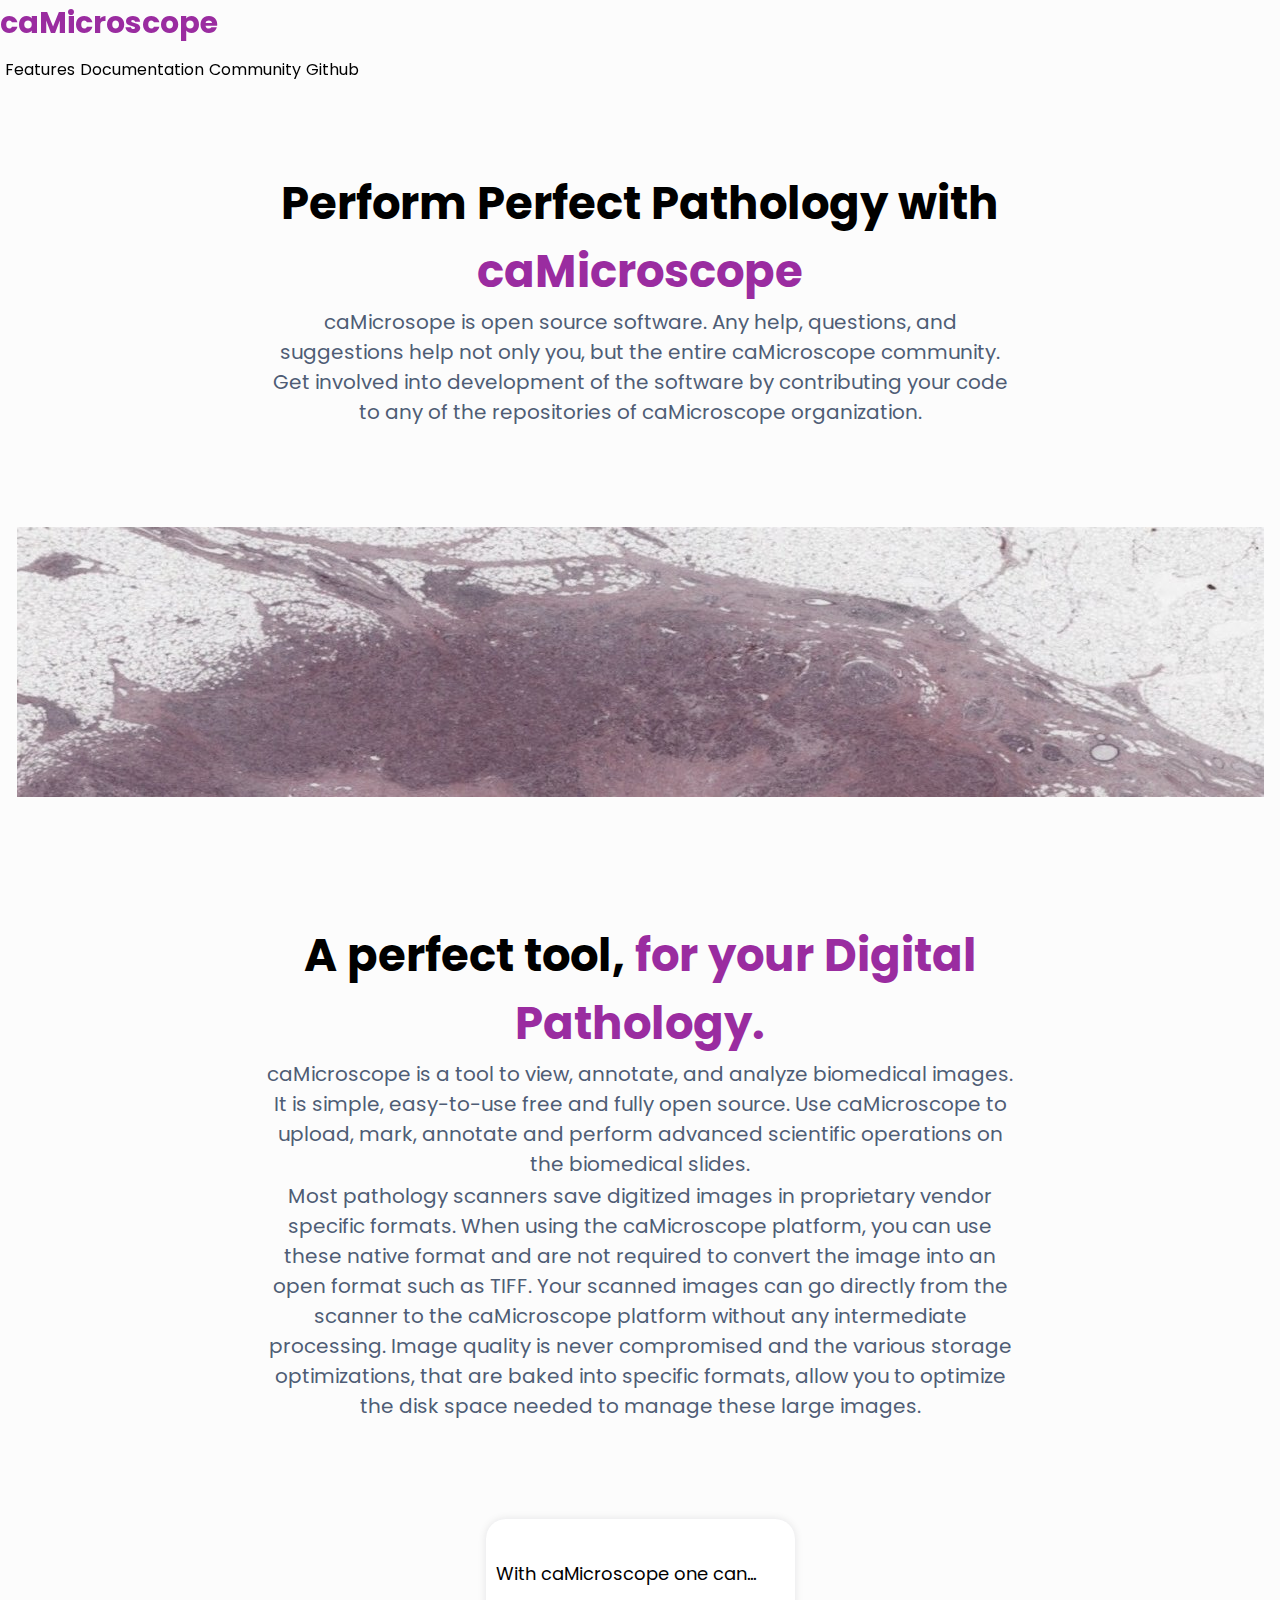
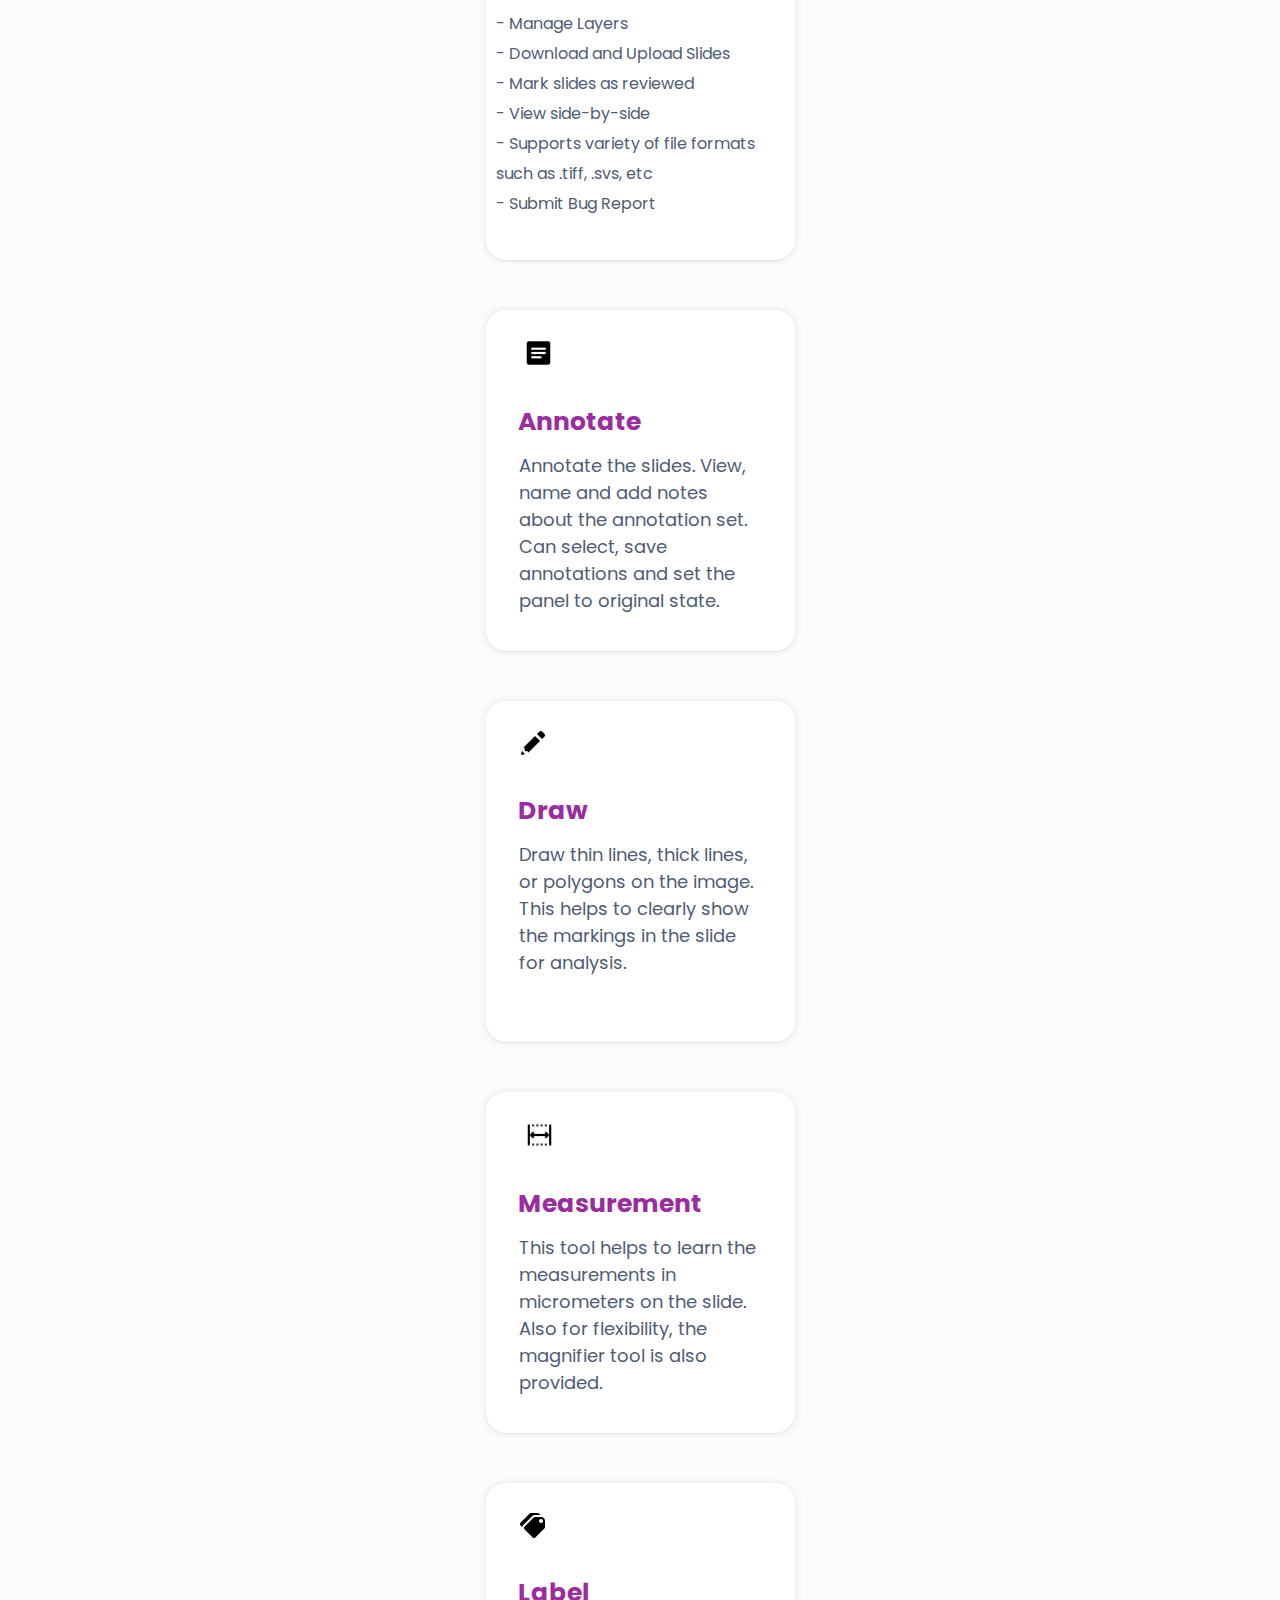
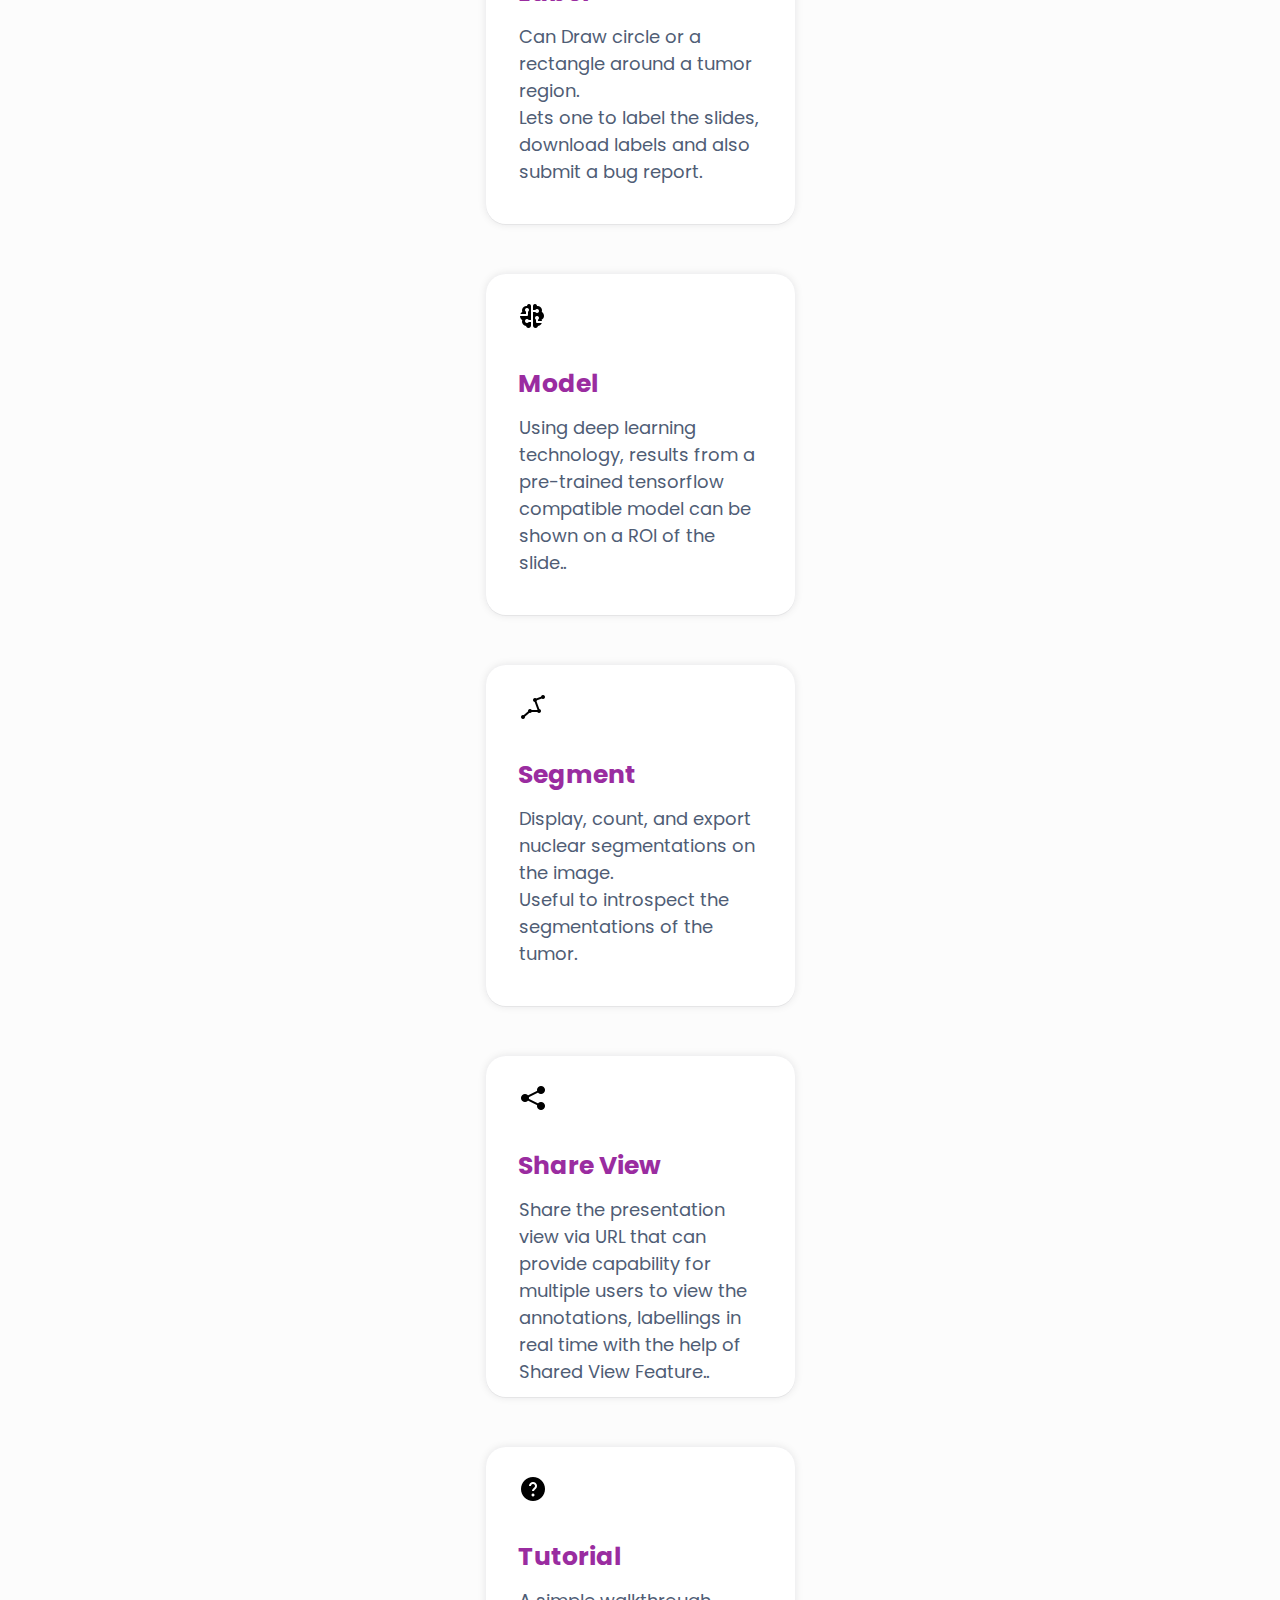
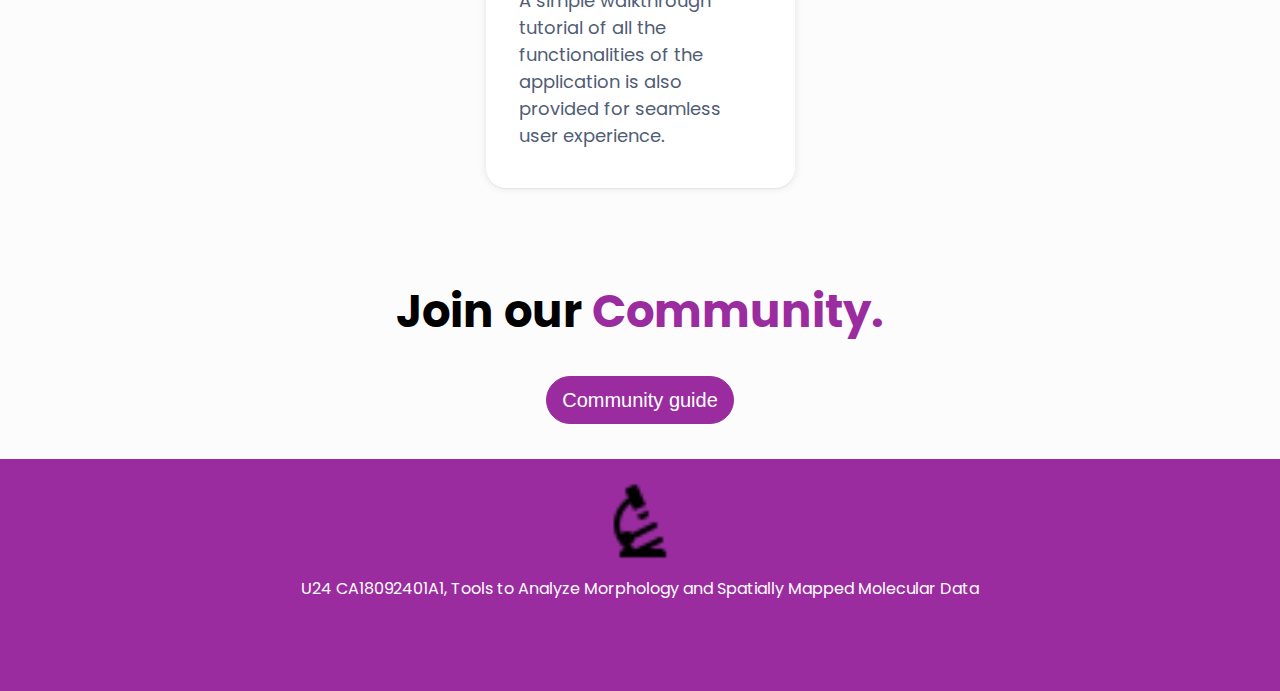
==== index.html @ fbc841dd "Merge d78dcbd71c0facc637952c85b29df324ffb2926b into 1c62a672d92894ae7622562060735c72391e8ffc" ====
<!DOCTYPE html>
<html lang="en">
  <head>
    <meta charset="UTF-8" />
    <meta name="viewport" content="width=device-width, initial-scale=1.0" />
    <meta http-equiv="X-UA-Compatible" content="ie=edge" />
    <link rel="icon" href="img/favicon.ico" type="image/gif" sizes="16x16" />
    <link
      rel="stylesheet"
      href="https://stackpath.bootstrapcdn.com/bootstrap/4.1.3/css/bootstrap.min.css"
      integrity="sha384-MCw98/SFnGE8fJT3GXwEOngsV7Zt27NXFoaoApmYm81iuXoPkFOJwJ8ERdknLPMO"
      crossorigin="anonymous"
    />
    <script
      src="https://code.jquery.com/jquery-3.3.1.slim.min.js"
      integrity="sha384-q8i/X+965DzO0rT7abK41JStQIAqVgRVzpbzo5smXKp4YfRvH+8abtTE1Pi6jizo"
      crossorigin="anonymous"
    ></script>
    <script
      src="https://cdnjs.cloudflare.com/ajax/libs/popper.js/1.14.3/umd/popper.min.js"
      integrity="sha384-ZMP7rVo3mIykV+2+9J3UJ46jBk0WLaUAdn689aCwoqbBJiSnjAK/l8WvCWPIPm49"
      crossorigin="anonymous"
    ></script>
    <script
      src="https://stackpath.bootstrapcdn.com/bootstrap/4.1.3/js/bootstrap.min.js"
      integrity="sha384-ChfqqxuZUCnJSK3+MXmPNIyE6ZbWh2IMqE241rYiqJxyMiZ6OW/JmZQ5stwEULTy"
      crossorigin="anonymous"
    ></script>
    <link rel="preconnect" href="https://fonts.gstatic.com" />
    <link
      href="https://fonts.googleapis.com/css2?family=Poppins:ital,wght@0,400;0,500;0,600;0,700;0,800;0,900;1,300;1,400;1,500;1,600;1,700;1,800;1,900&display=swap"
      rel="stylesheet"
    />
    <title>caMicroscope</title>
    <!--

Timeless Template
(stolen from)
http://www.templatemo.com/tm-517-timeless

-->
    <!-- load CSS -->
    <link
      rel="stylesheet"
      href="https://fonts.googleapis.com/css?family=Open+Sans:300,400"
    />
    <!-- Google web font "Open Sans" -->
    <link rel="stylesheet" href="css/bootstrap.min.css" />
    <link rel="stylesheet" href="css/style.css" />
    <!-- https://getbootstrap.com/ -->
    <!-- <link rel="stylesheet" href="css/templatemo-style.css" /> -->
    <!-- Templatemo style -->
  </head>

  <body style="background-color: #fcfcfc">
    <div class="main-conatiner">
    <nav class="navbar">
      <div class="container">
        <a href="index.html" class="nav-logo logo__color">caMicroscope</a>
        <ul class="nav-menu">
          <li class="nav-item">
            <a href="#features" class="nav-link">Features</a>
          </li>
          <li class="nav-item">
            <a href="http://camicroscope.github.io/docs" class="nav-link">Documentation</a>
          </li>
          <li class="nav-item">
            <a href="./community.html" class="nav-link">Community</a>
          </li>
          <li class="nav-item">
            <a
              href="https://github.com/caMicroscope/caMicroscope"
              class="nav-link"
              >Github</a
            >
          </li>
        </ul>
        <div class="hamburger">
          <span class="bar"></span>
          <span class="bar"></span>
          <span class="bar"></span>
        </div>
      </div>
    </nav>

    <div class="section__header__main">
      <p>
        Perform Perfect Pathology with
        <span class="logo__color">caMicroscope</span>
      </p>
      <p class="section__content__main">
        caMicrosope is open source software. Any help, questions, and
        suggestions help not only you, but the entire caMicroscope community.
        Get involved into development of the software by contributing your code
        to any of the repositories of caMicroscope organization.
      </p>
    </div>
    <img
      src="img/banner1.jpg"
      class="img-fluid banner__image__center"
      alt="Responsive image"
    />
    <div class="section__header__main">
      <p>
        A perfect tool,
        <span class="logo__color">for your Digital Pathology.</span>
      </p>
      <p class="section__content__main">
        caMicroscope is a tool to view, annotate, and analyze biomedical images.
        It is simple, easy-to-use free and fully open source. Use caMicroscope
        to upload, mark, annotate and perform advanced scientific operations on
        the biomedical slides.
      </p>
      <p class="section__content__main">
        Most pathology scanners save digitized images in proprietary vendor
        specific formats. When using the caMicroscope platform, you can use
        these native format and are not required to convert the image into an
        open format such as TIFF. Your scanned images can go directly from the
        scanner to the caMicroscope platform without any intermediate
        processing. Image quality is never compromised and the various storage
        optimizations, that are baked into specific formats, allow you to
        optimize the disk space needed to manage these large images.
      </p>
    </div>
    <div name="features" id="features">
    <div style="margin-top: 98px" name="features" id="features">
      <div class="container">
        <div class="row">
          <div class="col-lg-4 col-sm-12 col-md-6">
            <div class="section__card__outline">
              <div class="section__card__outline__none__header">
                With caMicroscope one can...
              </div>
              <div class="section__card__outline__none__content">
                <div>- Manage Layers</div>
                <div>- Download and Upload Slides</div>
                <div>- Mark slides as reviewed</div>
                <div>- View side-by-side</div>
                <div>
                  - Supports variety of file formats such as .tiff, .svs, etc
                </div>
                <div>- Submit Bug Report</div>
              </div>
            </div>
          </div>
          <div class="col-lg-4 col-sm-12 col-md-6">
            <div class="section__card__outline">
              <img src="img/document.svg" class="section__card__icon" />
              <div class="section__card__header">Annotate</div>
              <div class="section__card__content">
                <p>
                  Annotate the slides. View, name and add notes about the
                  annotation set.
                </p>
                <p>
                  Can select, save annotations and set the panel to original
                  state.
                </p>
              </div>
            </div>
          </div>
          <div class="col-lg-4 col-sm-12 col-md-6">
            <div class="section__card__outline">
              <img src="img/Edit.svg" class="section__card__icon" />
              <div class="section__card__header">Draw</div>
              <div class="section__card__content">
                <p>Draw thin lines, thick lines, or polygons on the image.</p>
                <p>
                  This helps to clearly show the markings in the slide for
                  analysis.
                </p>
              </div>
            </div>
          </div>
          <div class="col-lg-4 col-sm-12 col-md-6">
            <div class="section__card__outline">
              <img src="img/Width.svg" class="section__card__icon" />
              <div class="section__card__header">Measurement</div>
              <div class="section__card__content">
                <p>
                  This tool helps to learn the measurements in micrometers on
                  the slide.
                </p>
                <p>
                  Also for flexibility, the magnifier tool is also provided.
                </p>
              </div>
            </div>
          </div>

          <div class="col-lg-4 col-sm-12 col-md-6">
            <div class="section__card__outline">
              <img src="img/Tags.svg" class="section__card__icon" />
              <div class="section__card__header">Label</div>
              <div class="section__card__content">
                <p>Can Draw circle or a rectangle around a tumor region.</p>
                <p>
                  Lets one to label the slides, download labels and also submit
                  a bug report.
                </p>
              </div>
            </div>
          </div>
          <div class="col-lg-4 col-sm-12 col-md-6">
            <div class="section__card__outline">
              <img src="img/AI.svg" class="section__card__icon" />
              <div class="section__card__header">Model</div>
              <div class="section__card__content">
                <p>
                  Using deep learning technology, results from a pre-trained
                  tensorflow compatible model can be shown on a ROI of the
                  slide..
                </p>
              </div>
            </div>
          </div>
          <div class="col-lg-4 col-sm-12 col-md-6">
            <div class="section__card__outline">
              <img src="img/Polyline.svg" class="section__card__icon" />
              <div class="section__card__header">Segment</div>
              <div class="section__card__content">
                <p>
                  Display, count, and export nuclear segmentations on the image.
                </p>
                <p>Useful to introspect the segmentations of the tumor.</p>
              </div>
            </div>
          </div>
          <div class="col-lg-4 col-sm-12 col-md-6">
            <div class="section__card__outline">
              <img src="img/Share.svg" class="section__card__icon" />
              <div class="section__card__header">Share View</div>
              <div class="section__card__content">
                <p>
                  Share the presentation view via URL that can provide
                  capability for multiple users to view the annotations,
                  labellings in real time with the help of Shared View Feature..
                </p>
              </div>
            </div>
          </div>
          <div class="col-lg-4 col-sm-12 col-md-6">
            <div class="section__card__outline">
              <img src="img/Help.svg" class="section__card__icon" />
              <div class="section__card__header">Tutorial</div>
              <div class="section__card__content">
                <p>
                  A simple walkthrough tutorial of all the functionalities of
                  the application is also provided for seamless user experience.
                </p>
              </div>
            </div>
          </div>
        </div>
      </div>
    </div>
    <div class="section__header__main">
      
      <div>Join our <span class="logo__color">Community.</span></div>

      <div style="margin-top: 12px">
        <a
          href="./community.html"
        >
          <button class="section__button__colored">Community guide</button>
        </a>
      </div>
    </div>
    <br/>
    </div>
    <div class="footer-container">
      <div class="footer-content">
        <img src="img/Microscope.svg" />
        <p class="footer__desc">
          U24 CA18092401A1, Tools to Analyze Morphology and Spatially Mapped
          Molecular Data
        </p>
      </div>
      <div class="footer__content__copyright"></div>
    </div>
    <script src="/js/navbar-responsive.js"></script>
    <script src="/js/footer.js"></script>
  </body>
</html>
---- css/style.css ----
* {
  margin: 0;
  padding: 0;
  box-sizing: border-box;
  scroll-behavior: smooth;
}

body {
  font-family: "Poppins", sans-serif;
}

.main-container {
  max-width: 1400px;
  margin: 0 auto;
}

a:hover {
  text-decoration: none;
}

button:hover {
  cursor: pointer;
}

.navbar {
  display: flex;
  justify-content: space-between;
  align-items: center;
  position: sticky;
  top: 0;
  background: transparent;
  backdrop-filter: blur(15px);
  z-index: 99;
  line-height: 20px;
}

.hamburger {
  display: none;
}

.bar {
  display: block;
  width: 25px;
  height: 3px;
  margin: 5px auto;
  -webkit-transition: all 0.3s ease-in-out;
  transition: all 0.3s ease-in-out;
  background-color: #101010;
}

.nav-menu {
  display: flex;
}

.nav-item {
  margin-left: 5px;
  margin-top: 15px;
}

.nav-item-github{
  margin-top: 5px;
}

.nav-link {
  font-size: 16px;
  font-weight: 400;
  color: black;
}

.nav-logo {
  font-weight: 700;
  font-size: 30px;
  line-height: 45px;
}

.logo__color {
  color: #9a2ca0;
}

li {
  list-style: none;
}

a {
  text-decoration: none;
}

.section__header__main {
  text-align: center;
  max-width: 800px;
  margin: 0 auto;
  margin-top: 90px;
  font-size: 45px;
  font-weight: 700;
  line-height: 67.5px;
}

.section__content__main {
  text-align: center;
  margin: 0 20px;
  margin-top: 2px;
  font-weight: 400;
  font-size: 20px;
  line-height: 30px;
  color: #4f5d75;
}

.section__content__points{
  margin: 0 20px;
  margin-top: 2px;
  font-weight: 400;
  font-size: 20px;
  line-height: 30px;
  color: #4f5d75;
  text-align:left;
}

.section__button__colored {
  background-color: #9a2ca0;
  font-weight: 500;
  font-size: 20px;
  line-height: 30px;
  border-radius: 100px;
  color: white;
  padding: 8px 15px;
  border: 1px solid #9a2ca0;
  margin-bottom: 10px;
}

.section__button__text {
  font-weight: 500;
  color: #4f5d75;
  font-size: 20px;
  line-height: 30px;
  background-color: white;
  border: none;
  margin-left: 22px;
}

.banner__image__center {
  display: block;
  margin: 0 auto;
  padding-top: 100px;
  margin-bottom: 125px;
}

.section__card__outline {
  width: 309px;
  border-radius: 20px;
  /* box-shadow: 3px 3px 4px rgba(0, 0, 0, 0.1); */

  box-shadow: rgba(17, 17, 26, 0.05) 0px 1px 0px,
    rgba(17, 17, 26, 0.1) 0px 0px 8px;
  height: 341px;
  background-color: #ffffff;
  margin: 0 auto;
  margin-top: 50px;
  cursor: pointer;
  transition: 0.2s ease-in-out;
}

.section__card__outline:hover{
  transform: scale(1.10);
  transition: 0.2s ease-in-out;
}

.section__card__icon {
  text-align: center;
  margin: 27px 32px;
}

.section__card__header {
  font-weight: bold;
  font-size: 25px;
  line-height: 37px;
  color: #9a2ca0;
  margin: 0 32px;
}

.section__card__content {
  margin: 12px 33px;
  font-family: Poppins;
  font-style: normal;
  font-weight: normal;
  font-size: 18px;
  line-height: 27px;

  color: #4f5d75;
}

.section__card__outline__none {
  width: 309px;
  border-radius: 20px;
  height: 341px;
  margin: 0 auto;
  margin-top: 40px;
}

.section__card__outline__none__header {
  font-family: Poppins;
  font-style: normal;
  font-weight: normal;
  font-size: 18px;
  line-height: 30px;
  padding: 0 10px;
  padding-top: 40px;
  color: #000000;
}

.section__card__outline__none__content {
  font-family: Poppins;
  font-style: normal;
  font-weight: normal;
  font-size: 16px;
  line-height: 30px;
  padding: 0 10px;
  padding-top: 20px;
  color: #4f5d75;
}
 
.footer-container {
  background-color: #9a2ca0;
}

.footer-content {
  padding: 20px;
  display: flex;
  flex-direction: column;
  justify-content: center;
  align-items: center;
}

.footer__desc {
  margin-top: 10px;
  margin-bottom: 50px;
  color: white;
}

.footer__content__copyright {
  font-family: Poppins;
  font-style: normal;
  font-weight: bold;
  font-size: 20px;
  line-height: 30px;
  padding-bottom: 20px;
  text-align: center;
  color: #ffffff;
}
.footer-logo {
  padding: 10px;
  margin: 40px;
  text-align: center;
}

.community {
  text-align: center;
  max-width: 800px;
  margin: 0 auto;
  margin-top: 100px;
  font-size: 45px;
  font-weight: 700;
  line-height: 67.5px;
}

@media only screen and (max-width: 768px) {
  .nav-logo {
    align-items: center;
    line-height: 15px;
    margin: 0 auto;
  }

  .navbar {
    position: fixed;
    top: 0px;
    width: 100%;
    background: transparent;
    backdrop-filter: blur(15px);
    z-index: 99;
    margin-left: 0;
  }

  .nav-menu {
    position: fixed;
    left: -100%;
    top: 2.8125rem;
    flex-direction: column;
    width: 100%;
    text-align: center;
    transition: 0.3s;
  }
  .hidden {
    margin-top: 273px;
  }

  .nav-menu.active {
    left: 0;
    background-color: #ffffff;
  }

  .nav-item {
    margin: 0;
  }

  .hamburger {
    display: block;
    cursor: pointer;
  }
  .hamburger.active .bar:nth-child(2) {
    opacity: 0;
  }

  .hamburger.active .bar:nth-child(1) {
    transform: translateY(8px) rotate(45deg);
  }

  .hamburger.active .bar:nth-child(3) {
    transform: translateY(-8px) rotate(-45deg);
  }
}

@media only screen and (max-width: 380px) {
  .nav-logo {
    font-size: 25px;
    line-height: 10px;
  }
}
---- css/templatemo-style.css ----
/*

Timeless Template

http://www.templatemo.com/tm-517-timeless

*/

body {
  background-color: #333333;
  color: #ffffff;
  font-family: "Open Sans", Helvetica, Arial, sans-serif;
  font-weight: 300;
  overflow-x: hidden;
}

h1,
h2,
h3,
h4,
h5,
h6 {
  font-weight: 300;
}

h3 {
  font-size: 1.3rem;
}

.tm-site-logo {
  width: 40px;
  height: 40px;
  border: 7px solid white;
  transform: rotate(45deg);
  display: inline-block;
  vertical-align: middle;
}

.tm-site-title {
  display: inline-block;
  vertical-align: middle;
  margin-bottom: 0;
}

.tm-site-header {
  padding-top: 45px;
  padding-bottom: 45px;
  margin-bottom: 0;
}

#tm-video-loader {
  border: 5px solid #f3f3f3;
  -webkit-animation: spin 1s linear infinite;
  animation: spin 1s linear infinite;
  border-top: 5px solid #555;
  border-radius: 50%;
  width: 50px;
  height: 50px;
  position: absolute;
  top: 0;
  left: 0;
  bottom: 0;
  right: 0;
  margin: auto;
}

@keyframes spin {
  0% {
    transform: rotate(0deg);
  }
  100% {
    transform: rotate(360deg);
  }
}

.tm-video-container {
  position: relative;
  max-width: 1280px;
  max-height: 1000px;
  overflow-y: hidden;
}

.tm-video-text {
  display: inline-block;
}

.tm-welcome-video {
  max-width: 100%;
  min-width: 100%;
  min-height: 100%;
  width: auto;
  height: auto;
  z-index: -100;
  background-color: black;
  background-size: cover;
  transition: 1s opacity;
}

.tm-video-text-overlay {
  position: absolute;
  left: 60%;
  bottom: 30px;
}
.tm-video-text-overlay h1 {
  font-size: 3.4rem;
}
.tm-welcome-text {
  margin-top: 65px;
  margin-bottom: 65px;
  font-size: 2.2rem;
}

.tm-font-400 {
  font-weight: 400;
}

.tm-text-light-gray {
  color: #cdcdcd;
}

.tm-text-gray {
  color: #cccccc;
}

.tm-text-white {
  color: #ffffff;
}

a.tm-text-white:hover,
a.tm-text-white:focus {
  color: #ffffff;
}

.tm-text-green {
  color: #99cc66;
}

.tm-text-cyan {
  color: #33cccc;
}

.tm-text-yellow {
  color: #ffff66;
}

.tm-text-orange {
  color: #cc9966;
}

.tm-bg-dark {
  background-color: #262626;
}

.tm-bg-dark-light {
  background-color: #404040;
}

hr {
  border-color: #666666;
  max-width: 70%;
}

.tm-video-iframe {
  height: auto;
}

.tm-timeline-item {
  margin-left: 70px;
}

.tm-timeline-item-inner {
  display: flex;
  align-items: center;
}

.tm-img-timeline {
  width: 160px;
  height: 160px;
  display: inline-block;
  vertical-align: middle;
}

.tm-timeline-connector {
  width: 55px;
  height: 3px;
  background-color: #404040;
}

.tm-timeline-connector-vertical {
  height: 60px;
  width: 3px;
  background-color: #404040;
  margin-left: 260px;
}

.tm-timeline-description {
  display: inline-block;
  vertical-align: middle;
  border-radius: 20px;
  padding: 35px 40px;
  max-width: 712px;
}

.tm-section-mb {
  margin-bottom: 85px;
}

.tm-section-mt {
  margin-top: 85px;
}

.tm-contact-form {
  max-width: 500px;
}

.form-control {
  border-radius: 0;
  border-color: #666666;
  color: #ccc;
  background: transparent;
  padding: 12px 15px;
}

.form-control::placeholder {
  /* Chrome, Firefox, Opera, Safari 10.1+ */
  color: #cccccc;
  opacity: 1;
  /* Firefox */
}

.form-control:-ms-input-placeholder {
  /* Internet Explorer 10-11 */
  color: #dddddd;
}

.form-control::-ms-input-placeholder {
  /* Microsoft Edge */
  color: #dddddd;
}

iframe {
  max-width: 100%;
}

#google-map {
  max-width: 500px;
  width: 100%;
  height: 300px;
}

.tm-btn-send {
  border-radius: 0;
  font-size: 1.1rem;
  padding: 12px 50px;
  background: transparent;
  border: 1px solid #cccccc;
  color: #cccccc;
}

.tm-btn-send:hover,
.tm-btn-send:focus {
  background: #cccccc;
  color: #333333;
}

.form-control:focus {
  background-color: transparent;
  border-color: #cccccc;
  color: #fff;
  box-shadow: 0 0 0 0.2rem #cccccc14;
}

input,
textarea,
[contenteditable] {
  caret-color: #ffffff;
}

p {
  line-height: 1.9;
}

@media (min-width: 1200px) {
  .container {
    max-width: 1310px;
  }
  .tm-container-2 {
    max-width: 1170px;
  }
}

@media (max-width: 1199px) {
  .tm-video-container {
    max-width: 932px;
    max-height: 466px;
  }
  .tm-video-text-overlay {
    left: 60%;
  }
}

@media (max-width: 991px) {
  #google-map,
  .tm-contact-form {
    max-width: 100%;
  }
  .google-map-iframe {
    width: 100%;
  }
  .tm-video-container {
    max-width: 690px;
    max-height: 345px;
  }
  .tm-video-text-overlay {
    left: 45%;
  }
  .tm-video-text-overlay h1 {
    font-size: 2.8rem;
  }
  .tm-timeline-item {
    margin-left: 25px;
  }
}

@media only screen and (max-width: 767px) {
  .tm-timeline-item {
    margin-left: 0;
  }
  .tm-video-container {
    max-width: 510px;
    max-height: 255px;
  }
  .tm-video-container,
  .tm-welcome-video {
    min-height: 220px;
  }
  .tm-video-text-overlay {
    left: 25%;
  }
}

@media (max-width: 584px) {
  .tm-timeline-item-inner {
    flex-direction: column;
  }
  .tm-timeline-connector {
    width: 3px;
    height: 55px;
  }
  .tm-timeline-connector-vertical {
    margin-left: auto;
    margin-right: auto;
  }
}

@media (max-width: 575px) {
  .container {
    max-width: 540px;
  }
  .tm-video-text-overlay {
    left: 30%;
  }
  .tm-video-text-overlay h1 {
    font-size: 1.8rem;
  }
}

@media (max-width: 480px) {
  .tm-video-container {
    overflow-x: hidden;
  }
  .tm-welcome-video {
    min-width: auto;
    max-width: 125%;
  }
}

a {
  color: white !important;
  font-weight: bold !important;
}

.clips {
  width: 100%;
}
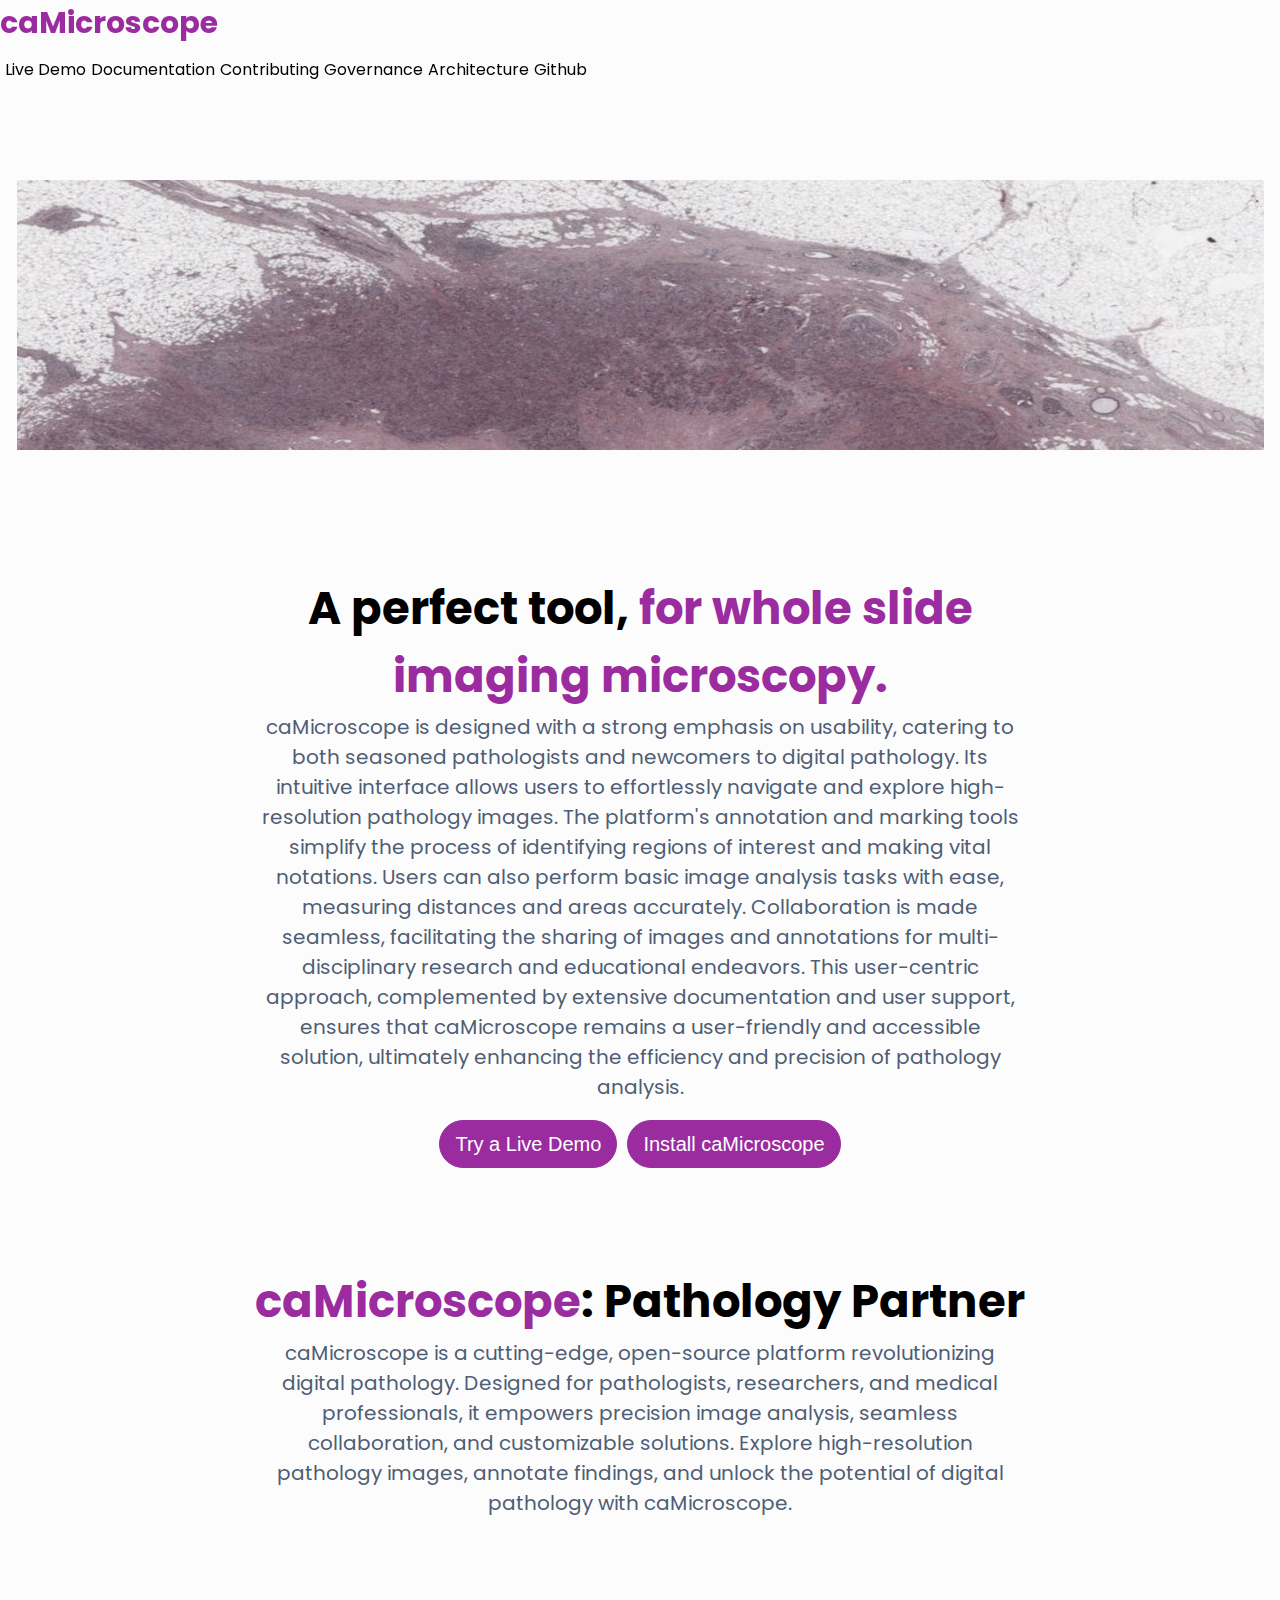
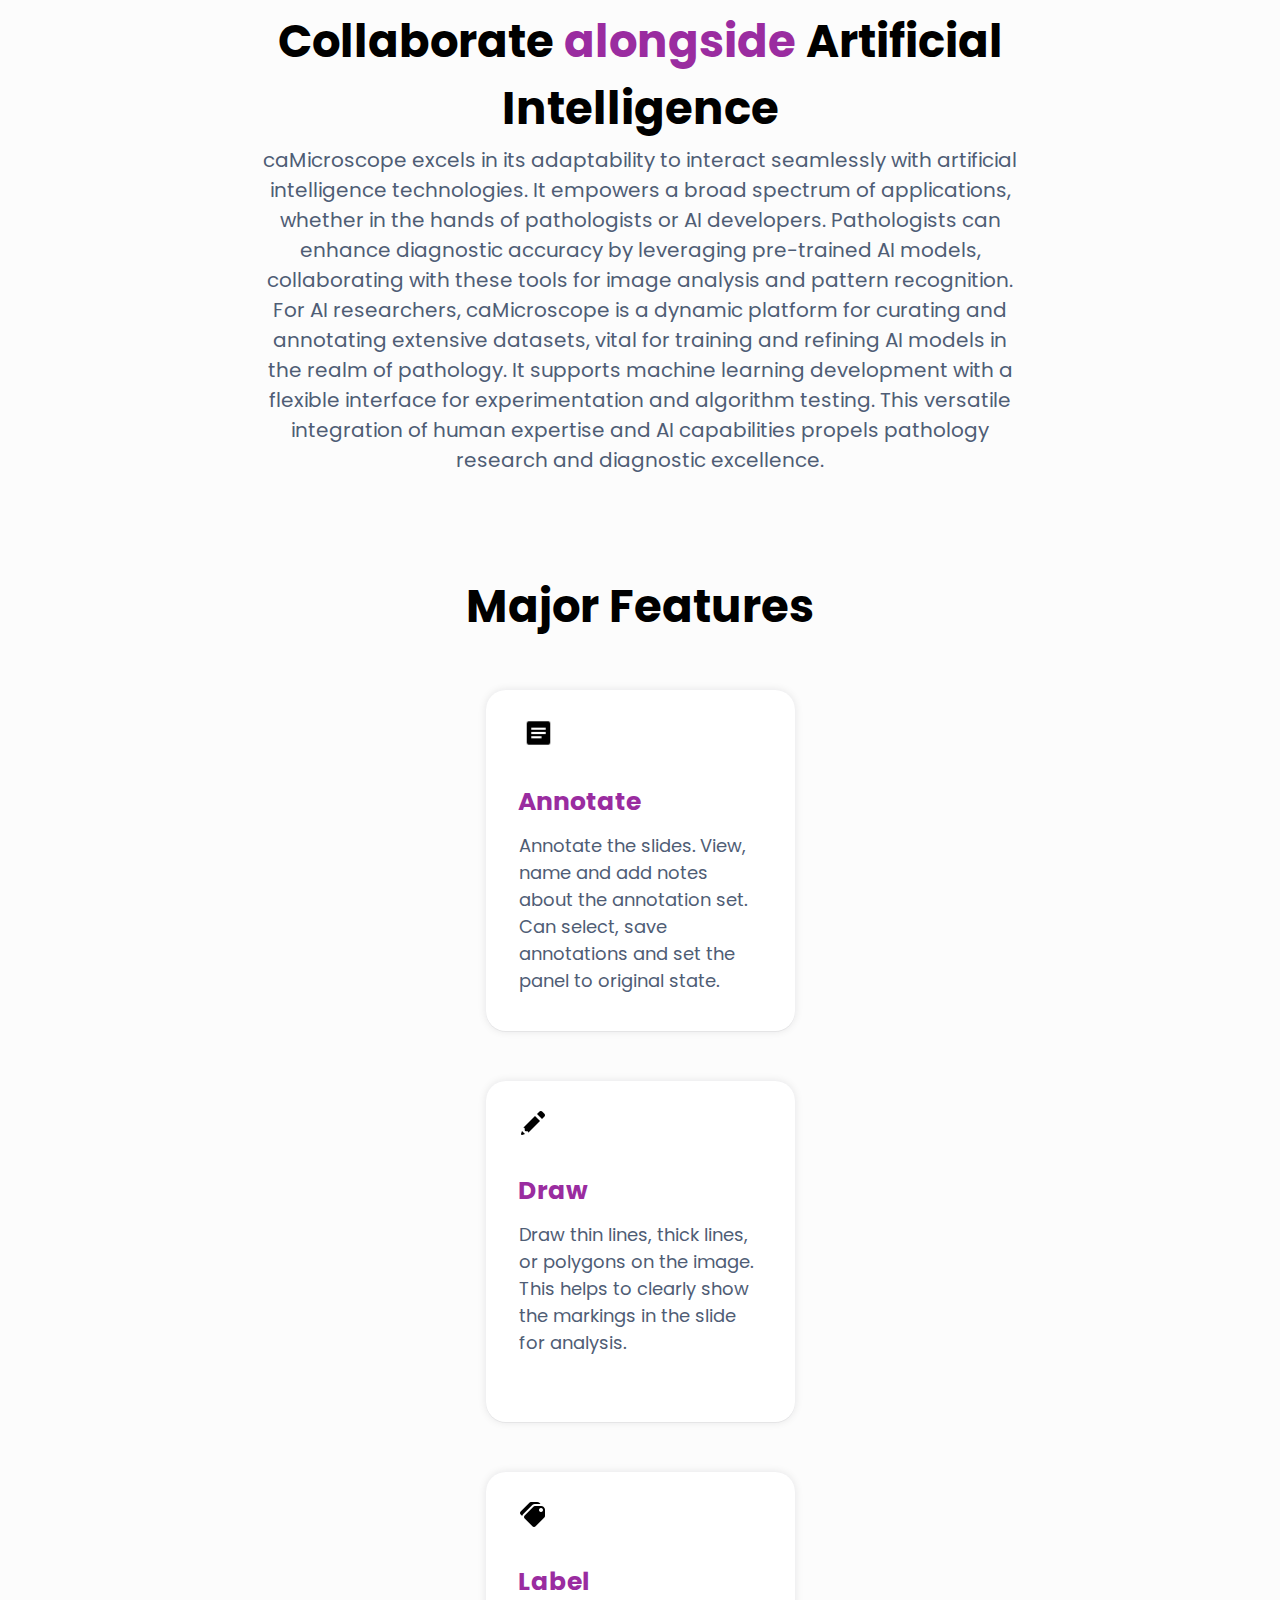
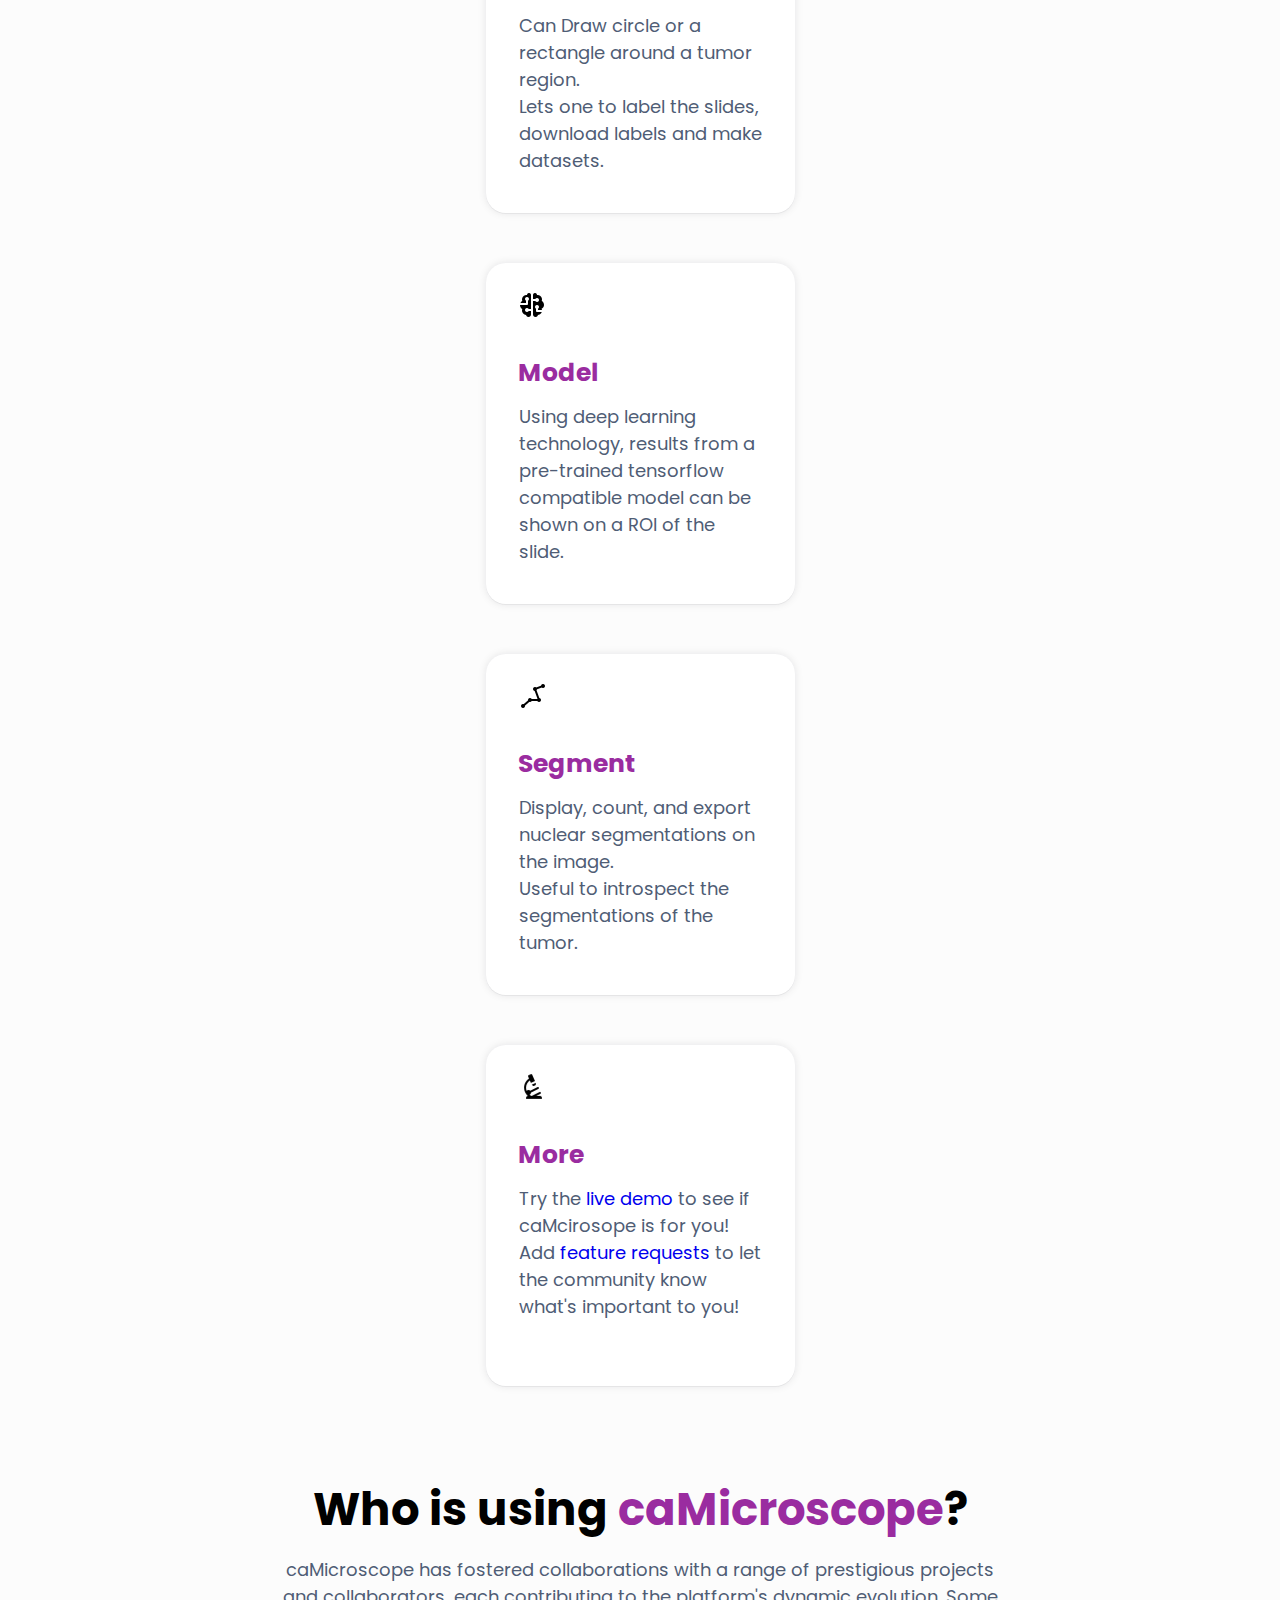
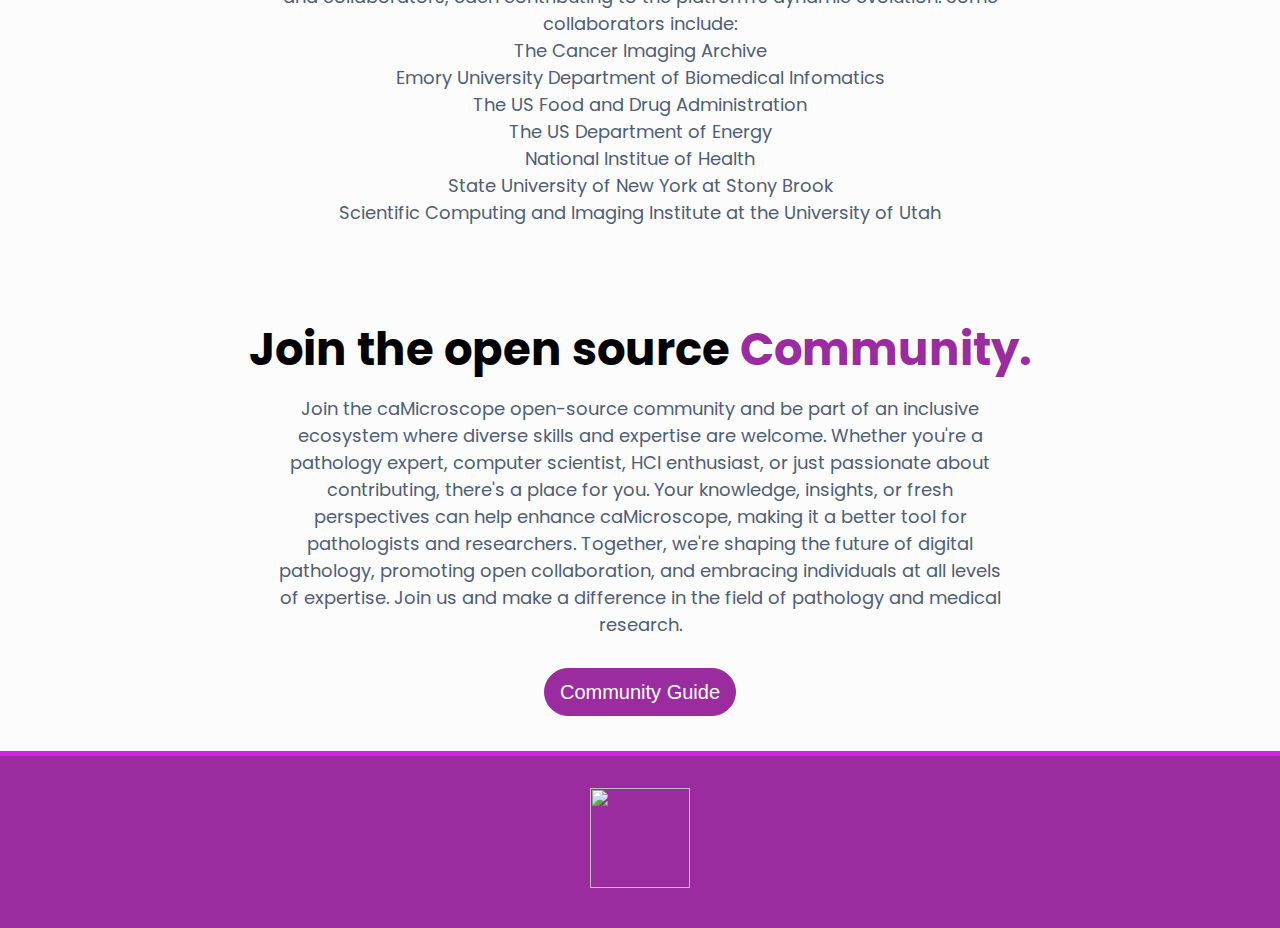
==== commit eed8933c: "basic contributing page" ====
--- a/index.html
+++ b/index.html
@@ -56,20 +56,26 @@
     <div class="main-conatiner">
     <nav class="navbar">
       <div class="container">
-        <a href="index.html" class="nav-logo logo__color">caMicroscope</a>
+        <a href="#" class="nav-logo logo__color">caMicroscope</a>
         <ul class="nav-menu">
           <li class="nav-item">
-            <a href="#features" class="nav-link">Features</a>
+            <a href="https://wolf.cci.emory.edu/camic_org/apps/viewer/viewer.html?slideId=6452b9c306fce90019f5f447" target="_blank" class="nav-link">Live Demo</a>
           </li>
           <li class="nav-item">
             <a href="http://camicroscope.github.io/docs" class="nav-link">Documentation</a>
           </li>
           <li class="nav-item">
-            <a href="./community.html" class="nav-link">Community</a>
+            <a href="./contributing.html" class="nav-link">Contributing</a>
+          </li>
+          <li class="nav-item">
+            <a href="./governance.html" class="nav-link">Governance</a>
+          </li>
+          <li class="nav-item">
+            <a href="./architecture.html" class="nav-link">Architecture</a>
           </li>
           <li class="nav-item">
             <a
-              href="https://github.com/caMicroscope/caMicroscope"
+              href="https://github.com/caMicroscope"
               class="nav-link"
               >Github</a
             >
@@ -82,67 +88,68 @@
         </div>
       </div>
     </nav>
-
-    <div class="section__header__main">
-      <p>
-        Perform Perfect Pathology with
-        <span class="logo__color">caMicroscope</span>
-      </p>
-      <p class="section__content__main">
-        caMicrosope is open source software. Any help, questions, and
-        suggestions help not only you, but the entire caMicroscope community.
-        Get involved into development of the software by contributing your code
-        to any of the repositories of caMicroscope organization.
-      </p>
-    </div>
     <img
       src="img/banner1.jpg"
       class="img-fluid banner__image__center"
       alt="Responsive image"
     />
+
+    <div class="section__header__main" id="features">
+      <p>
+        A perfect tool,
+        <span class="logo__color">for whole slide imaging microscopy.</span>
+      </p>
+      <p class="section__content__main">
+        caMicroscope is designed with a strong emphasis on usability, catering to both seasoned pathologists and newcomers to digital pathology.
+        Its intuitive interface allows users to effortlessly navigate and explore high-resolution pathology images.
+        The platform's annotation and marking tools simplify the process of identifying regions of interest and making vital notations.
+        Users can also perform basic image analysis tasks with ease, measuring distances and areas accurately. Collaboration is made seamless,
+        facilitating the sharing of images and annotations for multi-disciplinary research and educational endeavors. This user-centric approach,
+        complemented by extensive documentation and user support, ensures that caMicroscope remains a user-friendly and accessible solution, ultimately enhancing the efficiency and precision of pathology analysis.
+      </p>
+
+      <a
+      href="https://wolf.cci.emory.edu/camic_org/apps/viewer/viewer.html?slideId=6452b9c306fce90019f5f447"
+      target="_blank"
+    >
+      <button class="section__button__colored">Try a Live Demo</button>
+    </a>
+      <a
+      href="https://github.com/camicroscope/distro" target="_blank"
+    >
+      <button class="section__button__colored">Install caMicroscope</button>
+    </a>
+    </div>
     <div class="section__header__main">
       <p>
-        A perfect tool,
-        <span class="logo__color">for your Digital Pathology.</span>
+        <span class="logo__color">caMicroscope</span>: Pathology Partner
       </p>
       <p class="section__content__main">
-        caMicroscope is a tool to view, annotate, and analyze biomedical images.
-        It is simple, easy-to-use free and fully open source. Use caMicroscope
-        to upload, mark, annotate and perform advanced scientific operations on
-        the biomedical slides.
-      </p>
+        caMicroscope is a cutting-edge, open-source platform revolutionizing digital pathology. Designed for pathologists, researchers, and medical professionals, it empowers precision image analysis, seamless collaboration, and customizable solutions. Explore high-resolution pathology images, annotate findings, and unlock the potential of digital pathology with caMicroscope.
+      </p>
+
+    </div>
+    <div class="section__header__main" id="ai">
+        <p>
+          Collaborate
+          <span class="logo__color">alongside</span> Artificial Intelligence
+        </p>
       <p class="section__content__main">
-        Most pathology scanners save digitized images in proprietary vendor
-        specific formats. When using the caMicroscope platform, you can use
-        these native format and are not required to convert the image into an
-        open format such as TIFF. Your scanned images can go directly from the
-        scanner to the caMicroscope platform without any intermediate
-        processing. Image quality is never compromised and the various storage
-        optimizations, that are baked into specific formats, allow you to
-        optimize the disk space needed to manage these large images.
-      </p>
-    </div>
-    <div name="features" id="features">
-    <div style="margin-top: 98px" name="features" id="features">
+        caMicroscope excels in its adaptability to interact seamlessly with artificial intelligence technologies. It empowers a broad spectrum of applications, whether in the hands of pathologists or AI developers.
+        Pathologists can enhance diagnostic accuracy by leveraging pre-trained AI models, collaborating with these tools for image analysis and pattern recognition.
+        For AI researchers, caMicroscope is a dynamic platform for curating and annotating extensive datasets, vital for training and refining AI models in the realm of pathology.
+        It supports machine learning development with a flexible interface for experimentation and algorithm testing.
+        This versatile integration of human expertise and AI capabilities propels pathology research and diagnostic excellence.
+      </p>
+    </div>
+
+    <div style="margin-top: 98px">
+      <div class="section__header__main" id="features">
+      Major Features
+    </div>
       <div class="container">
+
         <div class="row">
-          <div class="col-lg-4 col-sm-12 col-md-6">
-            <div class="section__card__outline">
-              <div class="section__card__outline__none__header">
-                With caMicroscope one can...
-              </div>
-              <div class="section__card__outline__none__content">
-                <div>- Manage Layers</div>
-                <div>- Download and Upload Slides</div>
-                <div>- Mark slides as reviewed</div>
-                <div>- View side-by-side</div>
-                <div>
-                  - Supports variety of file formats such as .tiff, .svs, etc
-                </div>
-                <div>- Submit Bug Report</div>
-              </div>
-            </div>
-          </div>
           <div class="col-lg-4 col-sm-12 col-md-6">
             <div class="section__card__outline">
               <img src="img/document.svg" class="section__card__icon" />
@@ -172,21 +179,6 @@
               </div>
             </div>
           </div>
-          <div class="col-lg-4 col-sm-12 col-md-6">
-            <div class="section__card__outline">
-              <img src="img/Width.svg" class="section__card__icon" />
-              <div class="section__card__header">Measurement</div>
-              <div class="section__card__content">
-                <p>
-                  This tool helps to learn the measurements in micrometers on
-                  the slide.
-                </p>
-                <p>
-                  Also for flexibility, the magnifier tool is also provided.
-                </p>
-              </div>
-            </div>
-          </div>
 
           <div class="col-lg-4 col-sm-12 col-md-6">
             <div class="section__card__outline">
@@ -195,8 +187,7 @@
               <div class="section__card__content">
                 <p>Can Draw circle or a rectangle around a tumor region.</p>
                 <p>
-                  Lets one to label the slides, download labels and also submit
-                  a bug report.
+                  Lets one to label the slides, download labels and make datasets.
                 </p>
               </div>
             </div>
@@ -209,7 +200,7 @@
                 <p>
                   Using deep learning technology, results from a pre-trained
                   tensorflow compatible model can be shown on a ROI of the
-                  slide..
+                  slide.
                 </p>
               </div>
             </div>
@@ -228,26 +219,11 @@
           </div>
           <div class="col-lg-4 col-sm-12 col-md-6">
             <div class="section__card__outline">
-              <img src="img/Share.svg" class="section__card__icon" />
-              <div class="section__card__header">Share View</div>
-              <div class="section__card__content">
-                <p>
-                  Share the presentation view via URL that can provide
-                  capability for multiple users to view the annotations,
-                  labellings in real time with the help of Shared View Feature..
-                </p>
-              </div>
-            </div>
-          </div>
-          <div class="col-lg-4 col-sm-12 col-md-6">
-            <div class="section__card__outline">
-              <img src="img/Help.svg" class="section__card__icon" />
-              <div class="section__card__header">Tutorial</div>
-              <div class="section__card__content">
-                <p>
-                  A simple walkthrough tutorial of all the functionalities of
-                  the application is also provided for seamless user experience.
-                </p>
+              <img src="img/Microscope.svg"  style="width:30px; height: 30px;" class="section__card__icon"/>
+              <div class="section__card__header">More</div>
+              <div class="section__card__content">
+                <p>Try the <a href="https://wolf.cci.emory.edu/camic_org/apps/viewer/viewer.html?slideId=6452b9c306fce90019f5f447" target="_blank">live demo</a> to see if caMcirosope is for you!</p>
+                <p>Add <a href="https://github.com/camicroscope/caMicroscope/issues" target="_blank">feature requests</a> to let the community know what's important to you!</p>
               </div>
             </div>
           </div>
@@ -255,26 +231,46 @@
       </div>
     </div>
     <div class="section__header__main">
-      
-      <div>Join our <span class="logo__color">Community.</span></div>
-
+
+      <div>Who is using <span class="logo__color">caMicroscope</span>?</div>
+      <div class="section__card__content">
+        <p>caMicroscope has fostered collaborations with a range of prestigious projects and collaborators, each contributing to the platform's dynamic evolution. Some collaborators include:</p>
+        <ul style="list-style-type: square !important;">
+          <li>The Cancer Imaging Archive</li>
+          <li>Emory University Department of Biomedical Infomatics</li>
+          <li>The US Food and Drug Administration</li>
+          <li>The US Department of Energy</li>
+          <li>National Institue of Health</li>
+          <li>State University of New York at Stony Brook</li>
+          <li>Scientific Computing and Imaging Institute at the University of Utah</li>
+        </ul>
+      </div>
+    </div>
+    <div class="section__header__main">
+
+      <div>Join the open source <span class="logo__color">Community.</span></div>
+      <div class="section__card__content">
+      <p>Join the caMicroscope open-source community and be part of an inclusive ecosystem where diverse skills and expertise are welcome.
+        Whether you're a pathology expert, computer scientist, HCI enthusiast, or just passionate about contributing, there's a place for you.
+        Your knowledge, insights, or fresh perspectives can help enhance caMicroscope, making it a better tool for pathologists and researchers.
+        Together, we're shaping the future of digital pathology, promoting open collaboration, and embracing individuals at all levels of expertise.
+        Join us and make a difference in the field of pathology and medical research.</p>
+      </div>
       <div style="margin-top: 12px">
         <a
           href="./community.html"
         >
-          <button class="section__button__colored">Community guide</button>
+          <button class="section__button__colored">Community Guide</button>
         </a>
       </div>
     </div>
     <br/>
     </div>
+    <div style="width:100%; height:5px; background-color:#d720e1"></div>
+    <div style="width:100%; height:12px; background-color:#9a2ca0"></div>
     <div class="footer-container">
       <div class="footer-content">
-        <img src="img/Microscope.svg" />
-        <p class="footer__desc">
-          U24 CA18092401A1, Tools to Analyze Morphology and Spatially Mapped
-          Molecular Data
-        </p>
+        <img src="img/CamicLogo.svg" class="logo" style="width:100px; height:100px;" />
       </div>
       <div class="footer__content__copyright"></div>
     </div>
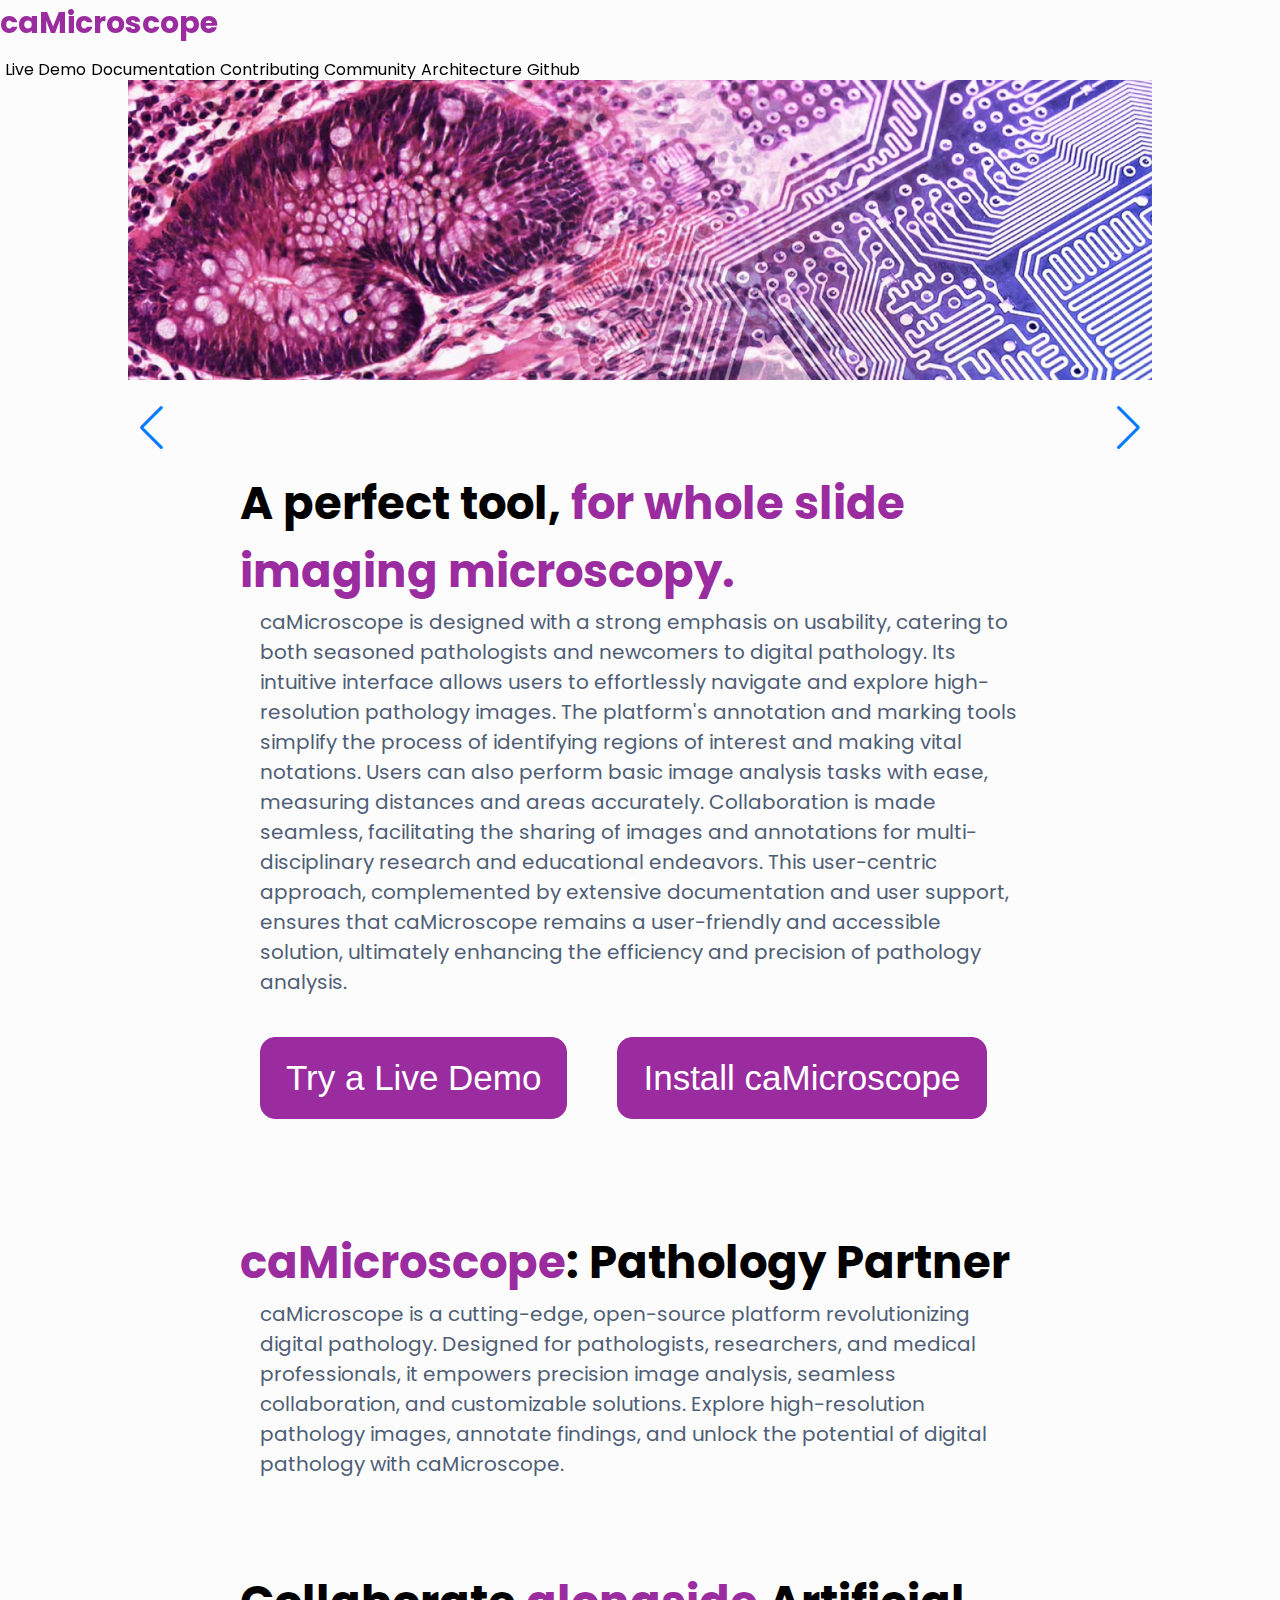
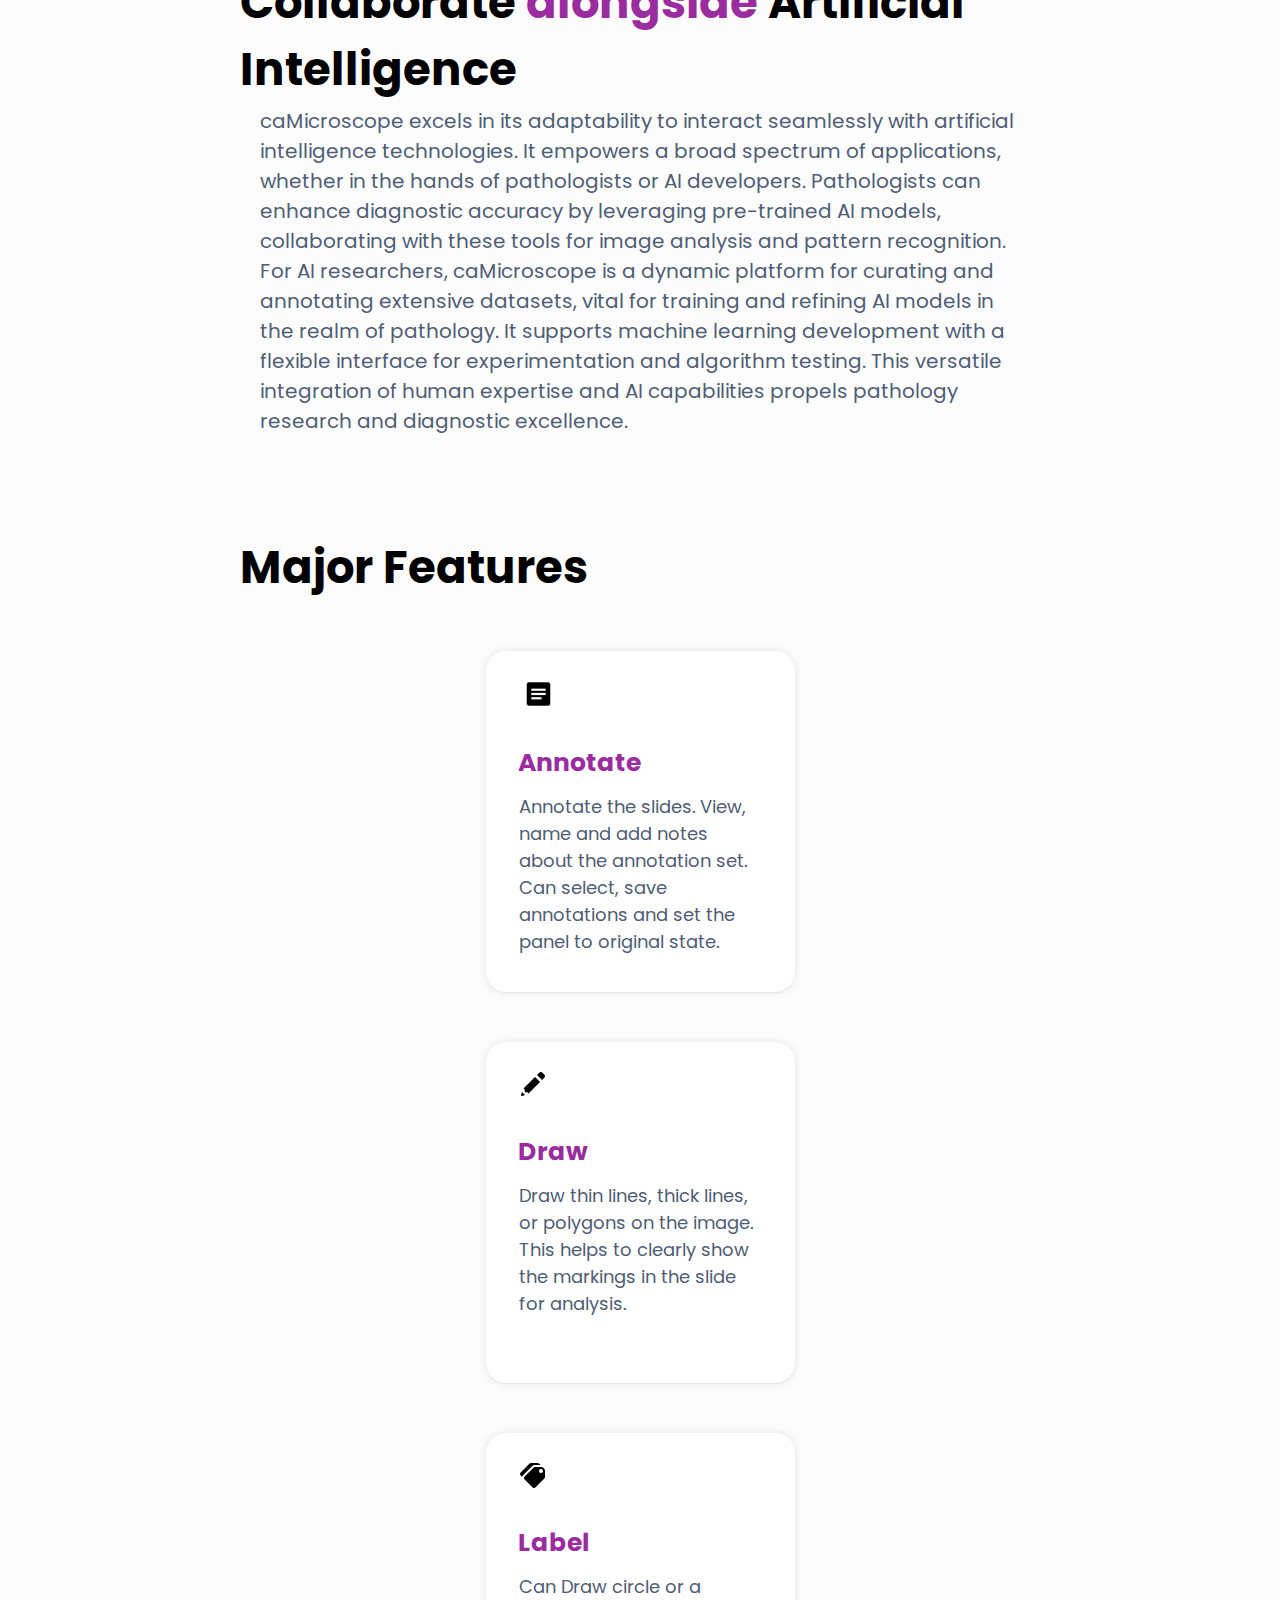
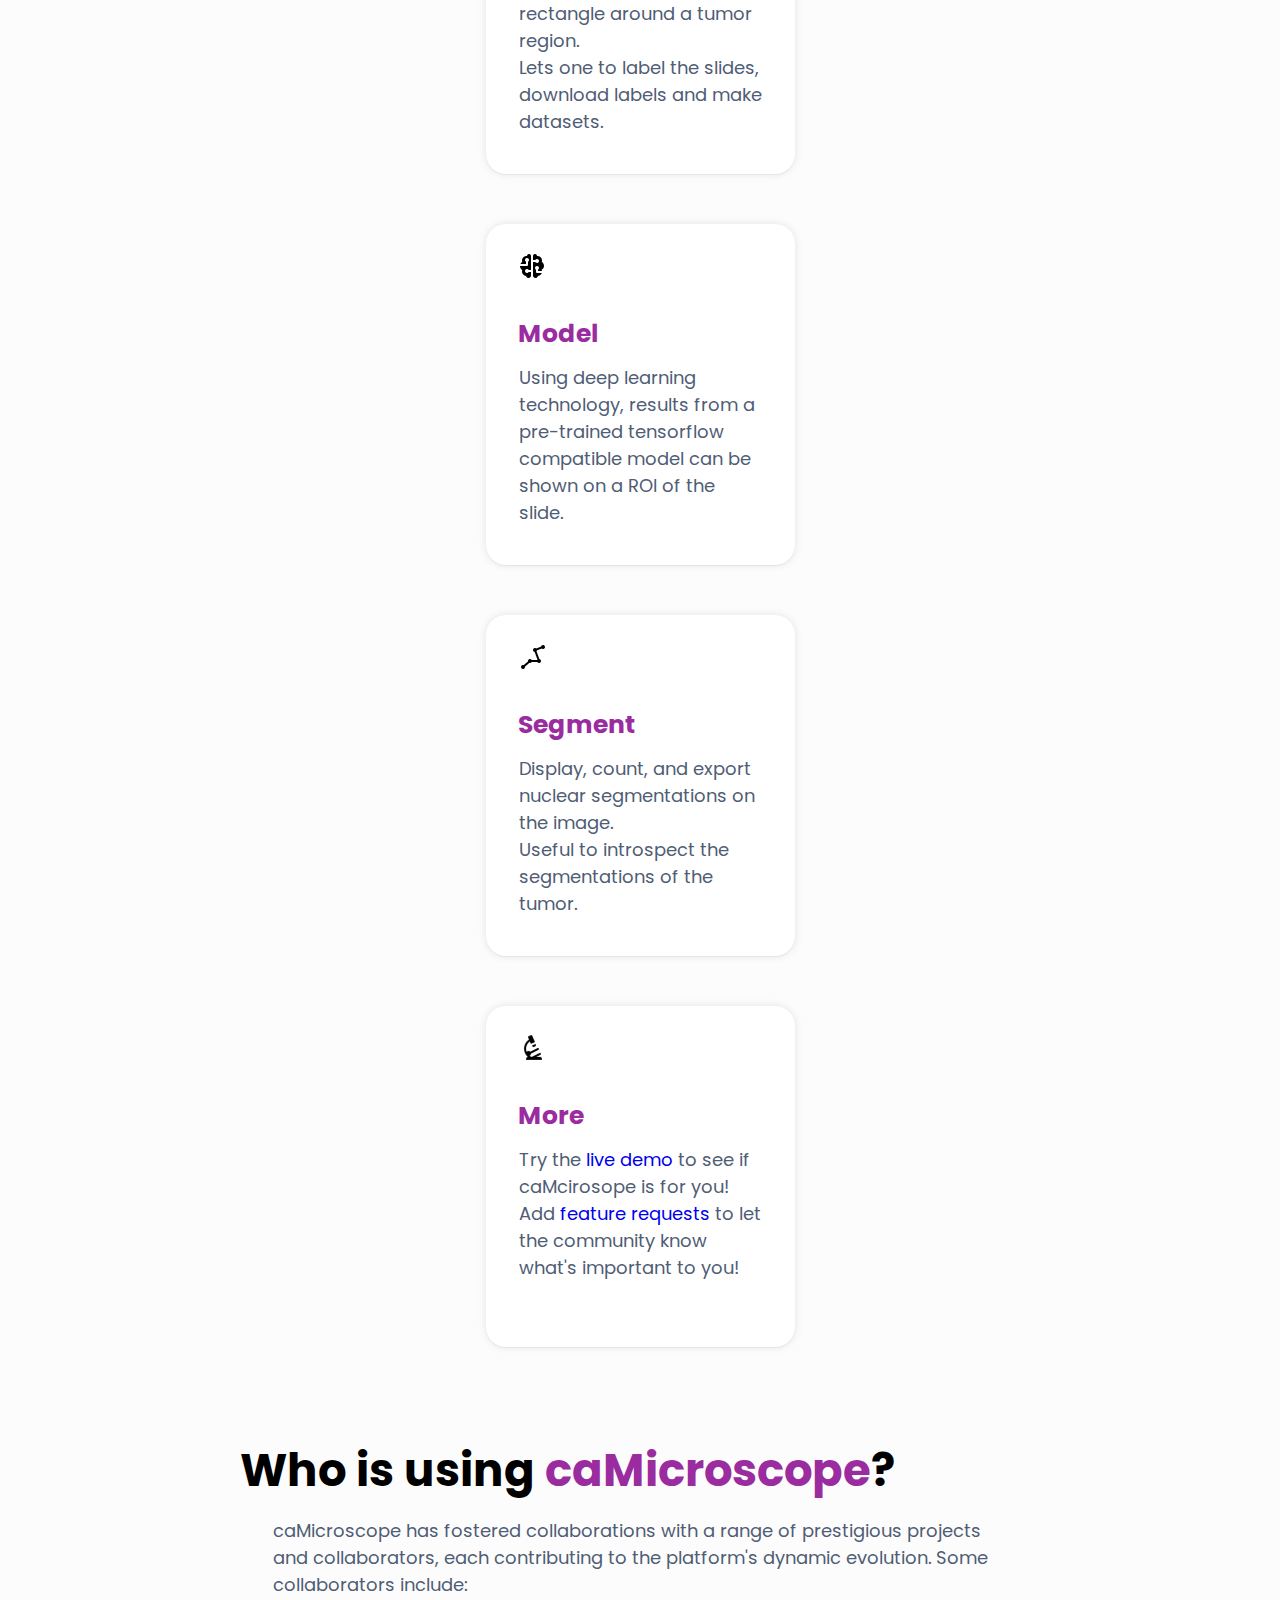
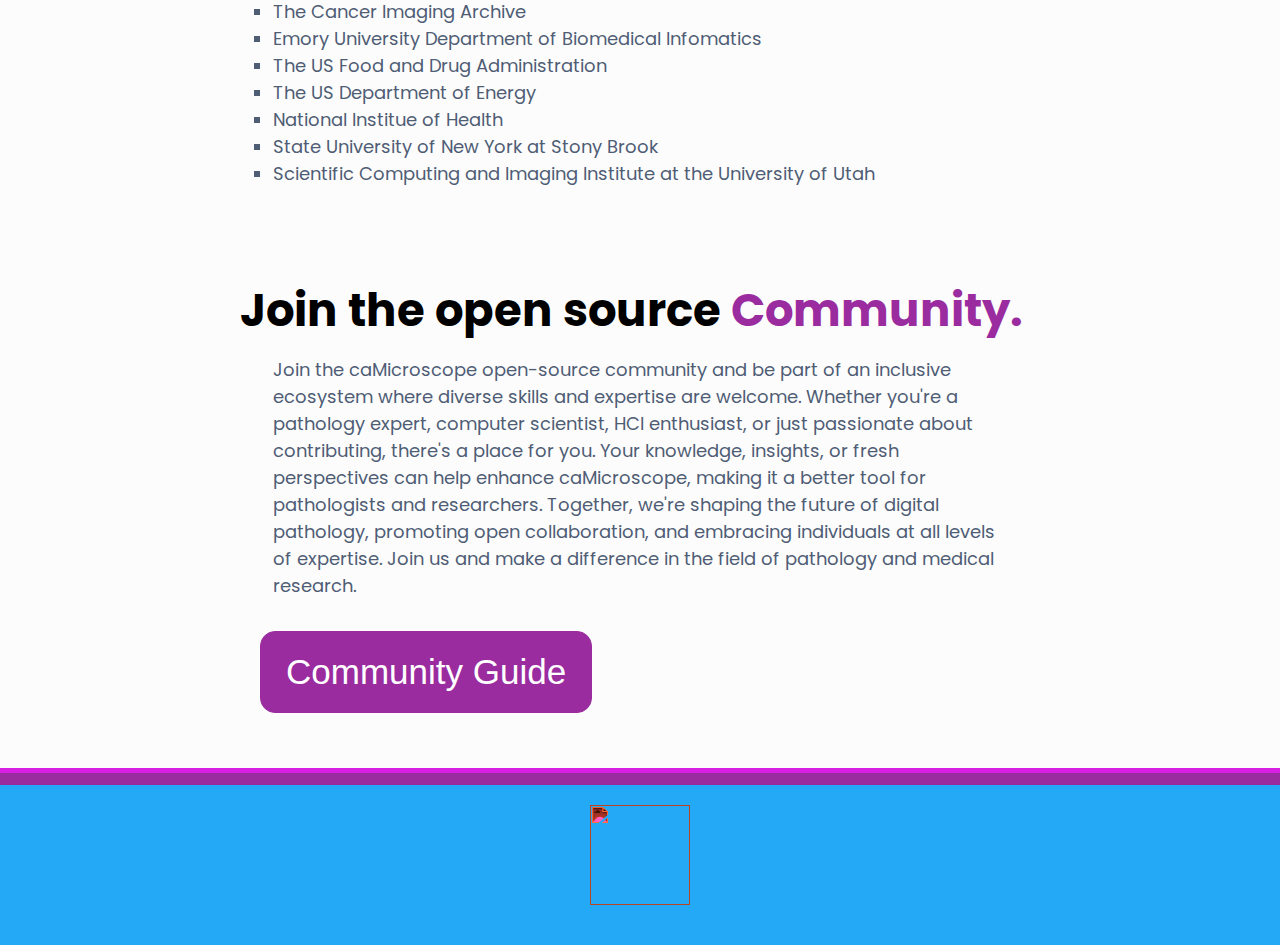
==== commit 9682a3f4: "updated" ====
--- a/index.html
+++ b/index.html
@@ -5,6 +5,8 @@
     <meta name="viewport" content="width=device-width, initial-scale=1.0" />
     <meta http-equiv="X-UA-Compatible" content="ie=edge" />
     <link rel="icon" href="img/favicon.ico" type="image/gif" sizes="16x16" />
+    <link rel="stylesheet" href="https://unpkg.com/swiper/swiper-bundle.min.css" />
+
     <link
       rel="stylesheet"
       href="https://stackpath.bootstrapcdn.com/bootstrap/4.1.3/css/bootstrap.min.css"
@@ -68,7 +70,7 @@
             <a href="./contributing.html" class="nav-link">Contributing</a>
           </li>
           <li class="nav-item">
-            <a href="./governance.html" class="nav-link">Governance</a>
+            <a href="./community.html" class="nav-link">Community</a>
           </li>
           <li class="nav-item">
             <a href="./architecture.html" class="nav-link">Architecture</a>
@@ -88,12 +90,28 @@
         </div>
       </div>
     </nav>
-    <img
-      src="img/banner1.jpg"
-      class="img-fluid banner__image__center"
-      alt="Responsive image"
-    />
-
+    <div id="banner" class="banner">
+      <div id="slider" class="swiper-container">
+        <div class="swiper-wrapper">
+          <div class="swiper-slide">
+            <img src="img/banner.png">
+          </div>
+          <div class="swiper-slide" >
+            <img src="img/banner1.jpg" >              
+            </div>
+          </div>
+          </div>
+        </div>
+    
+        <!-- Add Pagination -->
+        <div class="swiper-pagination"></div>
+        <!-- Add Navigation -->
+        <div class="swiper-button-next"></div>
+        <div class="swiper-button-prev"></div>
+      </div>
+    </div>
+    
+    
     <div class="section__header__main" id="features">
       <p>
         A perfect tool,
@@ -276,5 +294,27 @@
     </div>
     <script src="/js/navbar-responsive.js"></script>
     <script src="/js/footer.js"></script>
+    <script src="https://unpkg.com/swiper/swiper-bundle.min.js"></script>
+    <script>
+      document.addEventListener("DOMContentLoaded", function () {
+  
+        var mySwiper = new Swiper(".swiper-container", {
+          // Optional parameters
+          direction: "horizontal",
+          loop: true,
+  
+          // If we need pagination
+          pagination: {
+            el: ".swiper-pagination",
+          },
+  
+          // Navigation arrows
+          navigation: {
+            nextEl: ".swiper-button-next",
+            prevEl: ".swiper-button-prev",
+          },
+        });
+      });
+    </script>
   </body>
 </html>
--- a/css/style.css
+++ b/css/style.css
@@ -57,10 +57,6 @@
   margin-top: 15px;
 }
 
-.nav-item-github{
-  margin-top: 5px;
-}
-
 .nav-link {
   font-size: 16px;
   font-weight: 400;
@@ -77,7 +73,7 @@
   color: #9a2ca0;
 }
 
-li {
+.nav-item{
   list-style: none;
 }
 
@@ -86,46 +82,42 @@
 }
 
 .section__header__main {
-  text-align: center;
   max-width: 800px;
   margin: 0 auto;
   margin-top: 90px;
   font-size: 45px;
   font-weight: 700;
   line-height: 67.5px;
+  margin-bottom: 10px;
 }
 
 .section__content__main {
-  text-align: center;
   margin: 0 20px;
   margin-top: 2px;
   font-weight: 400;
   font-size: 20px;
   line-height: 30px;
   color: #4f5d75;
-}
-
-.section__content__points{
-  margin: 0 20px;
-  margin-top: 2px;
-  font-weight: 400;
-  font-size: 20px;
-  line-height: 30px;
-  color: #4f5d75;
-  text-align:left;
+  margin-bottom: 20px;
 }
 
 .section__button__colored {
   background-color: #9a2ca0;
   font-weight: 500;
-  font-size: 20px;
-  line-height: 30px;
-  border-radius: 100px;
+  font-size: 35px;
+  line-height: 30px;
+  border-radius: 15px;
+  margin: 20px;
   color: white;
-  padding: 8px 15px;
+  padding: 25px 25px;
   border: 1px solid #9a2ca0;
-  margin-bottom: 10px;
-}
+}
+
+
+.section__button__colored:hover {
+  background-color: #d720e1 !important;
+}
+
 
 .section__button__text {
   font-weight: 500;
@@ -140,7 +132,7 @@
 .banner__image__center {
   display: block;
   margin: 0 auto;
-  padding-top: 100px;
+  padding-top: 20px;
   margin-bottom: 125px;
 }
 
@@ -219,7 +211,7 @@
 }
  
 .footer-container {
-  background-color: #9a2ca0;
+  background-color: #24A9F6;
 }
 
 .footer-content {
@@ -253,7 +245,6 @@
 }
 
 .community {
-  text-align: center;
   max-width: 800px;
   margin: 0 auto;
   margin-top: 100px;
@@ -324,3 +315,76 @@
     line-height: 10px;
   }
 }
+
+.logo{
+  filter: invert(88%) sepia(71%) saturate(587%) hue-rotate(327deg) brightness(103%) contrast(106%);
+}
+
+.regular_list{
+  font-size: 14px;
+}
+/* Add your styling for the banner and slider here */
+.banner {
+  position: relative;
+  width: 80%; /* Adjust the width as needed */
+  margin: 0 auto;
+  overflow: hidden;
+  max-height: 400px; /* Set the maximum height of your banner */
+}
+
+.swiper-container {
+  width: 100%;
+  overflow: hidden;
+  position: relative;
+}
+.swiper-slide {
+  width: 100%; 
+  height: 300px; 
+  display: flex;
+  align-items: center;
+  justify-content: center;
+  position: relative;
+  transition: transform 0.3s ease;
+  margin-right: 10px; 
+  cursor: pointer;
+  overflow:hidden;
+}
+.swiper-slide img {
+  width: 100%;
+  height: 100%; 
+  object-fit: cover;
+}
+.swiper-slide:hover {
+  transform: scale(1.1); 
+}
+.swiper-slide::before {
+  content: '';
+  position: absolute;
+  top: 0;
+  left: 0;
+  right: 0;
+  bottom: 0;
+  background: rgba(0, 0, 0, 0.5);
+  transition: background 0.3s ease; 
+  z-index: 1;
+  opacity: 0; 
+}
+.swiper-slide:hover::before {
+  opacity: 1;
+}
+.swiper-button-next,
+.swiper-button-prev {
+  top: 50%;
+  transform: translateY(-50%);
+  z-index:10;
+}
+.swiper-button-next {
+ margin-right: 10%;
+}
+.swiper-button-prev {
+  margin-left: 10%;  
+}
+.swiper-pagination-bullet {
+  background-color: #fff; 
+}
+
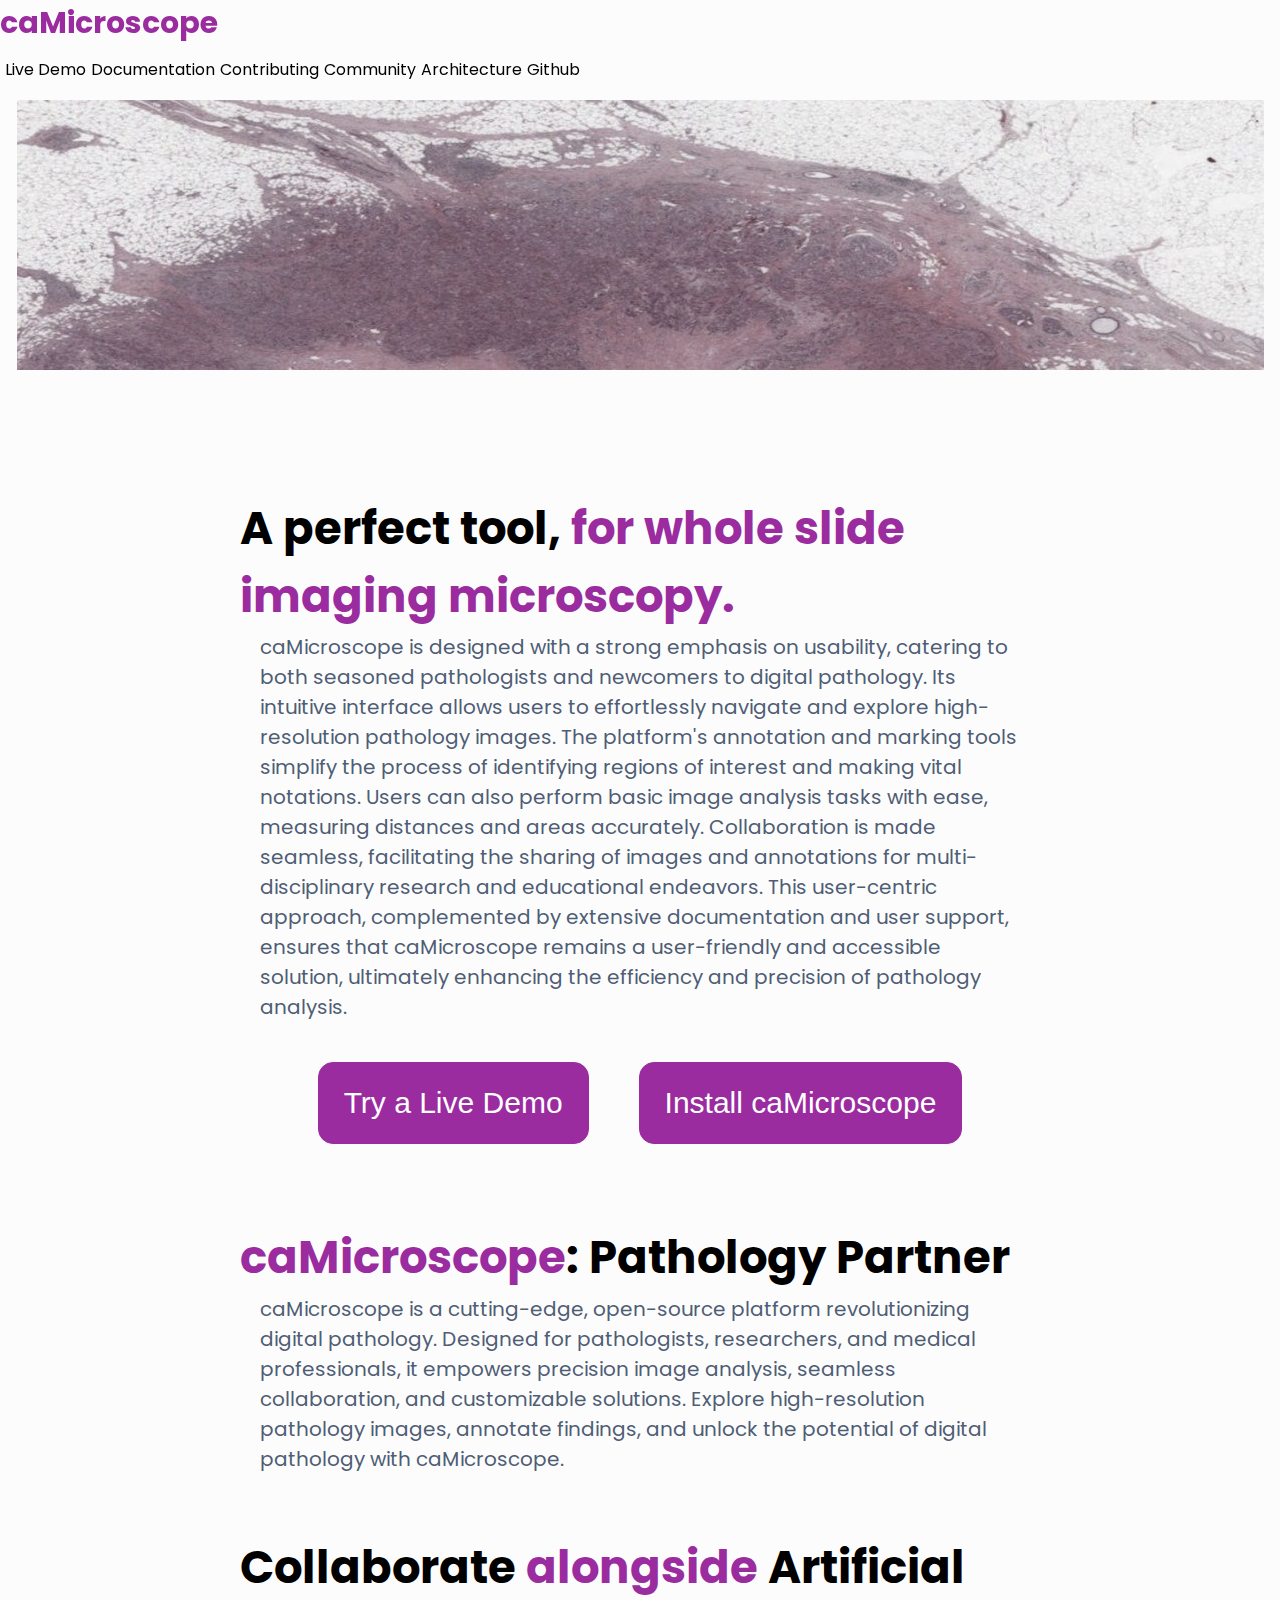
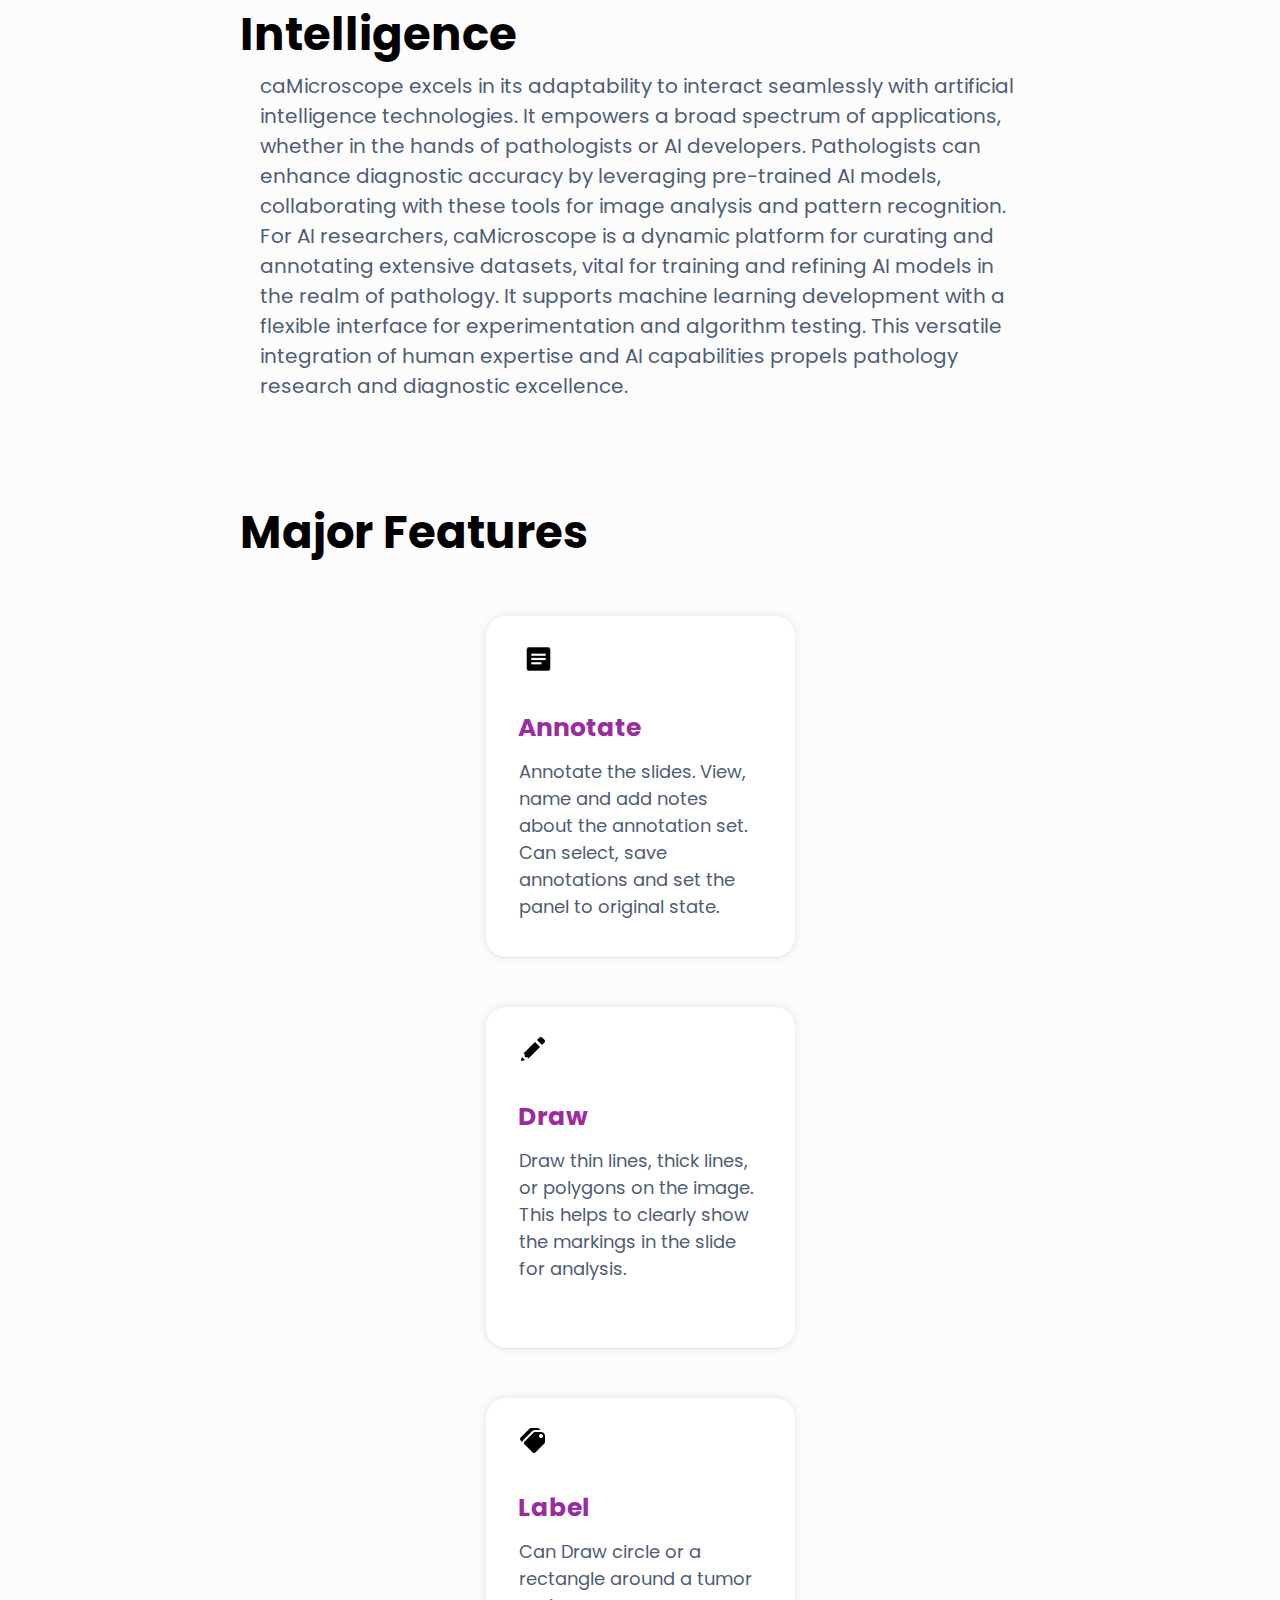
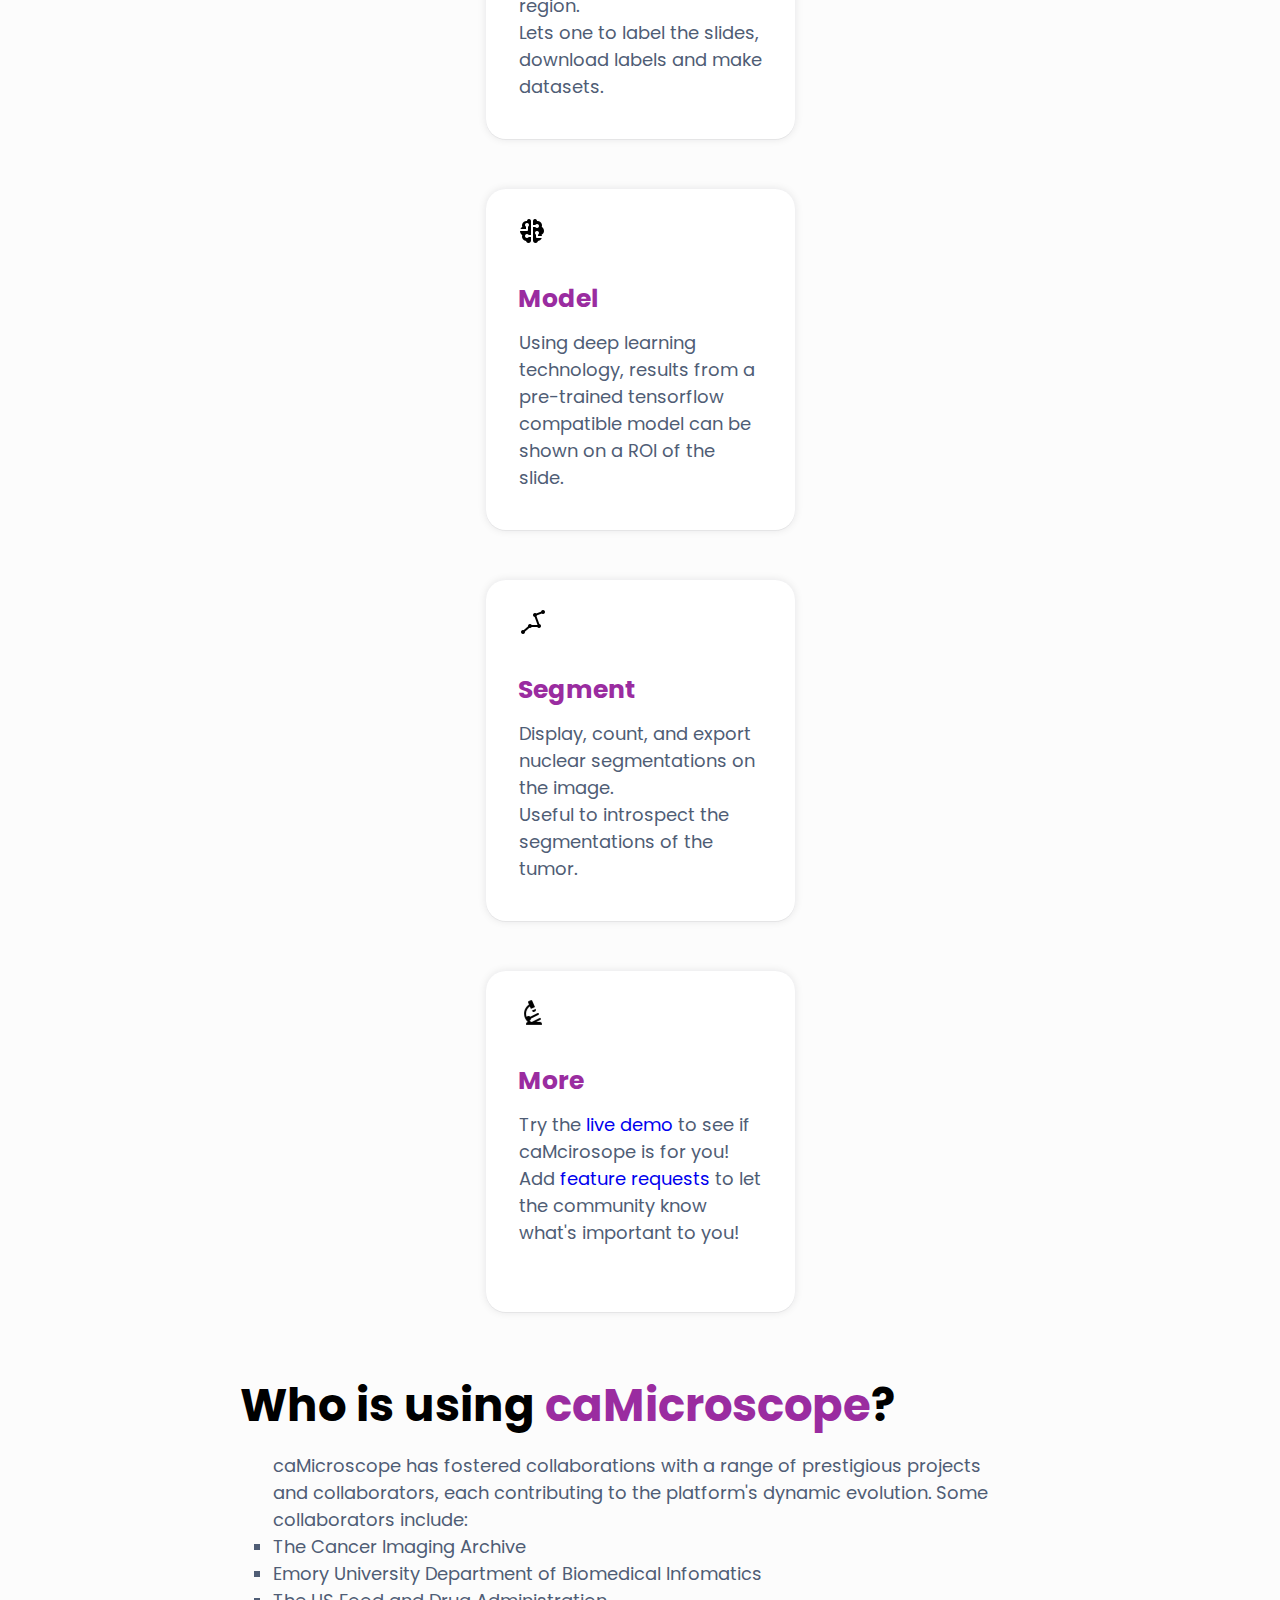
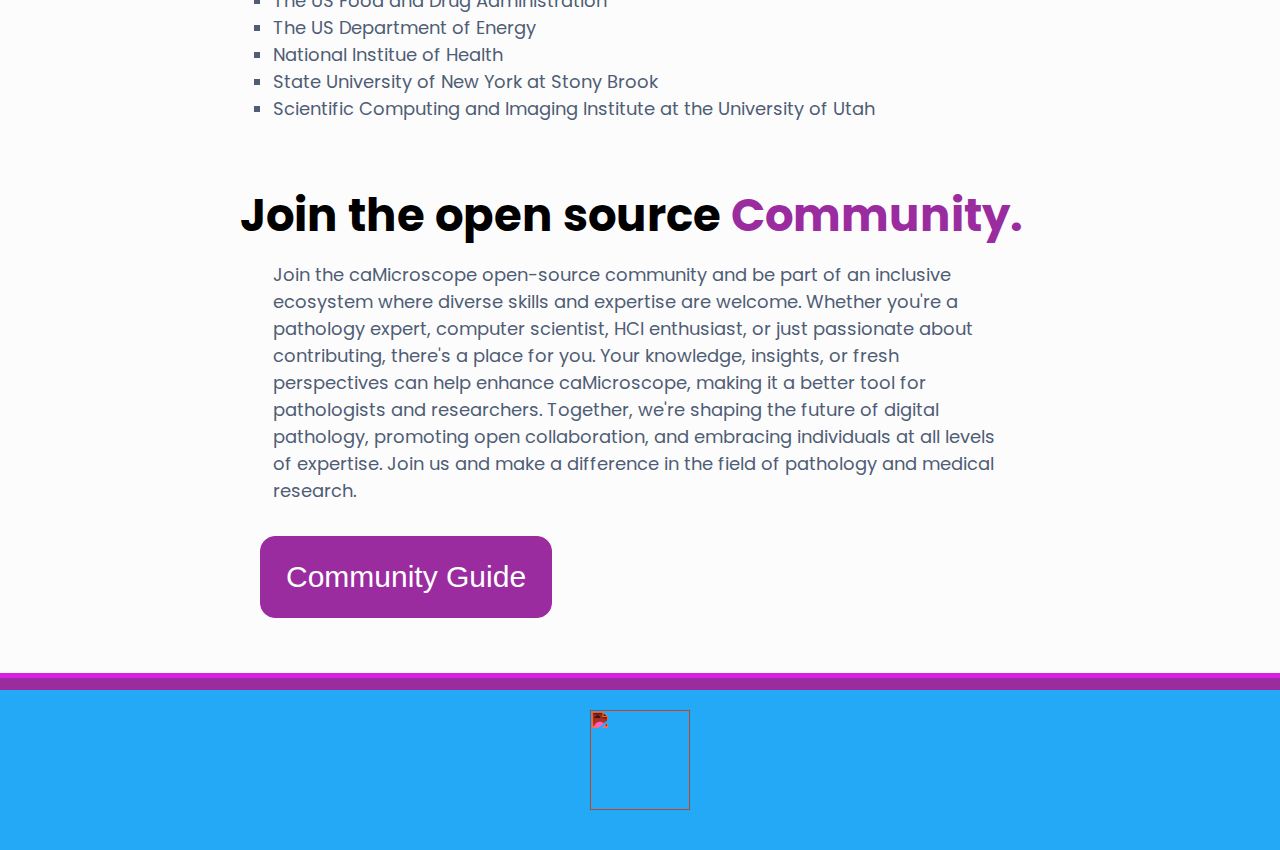
==== commit b8205fd1: "Modified buttons" ====
--- a/index.html
+++ b/index.html
@@ -5,8 +5,6 @@
     <meta name="viewport" content="width=device-width, initial-scale=1.0" />
     <meta http-equiv="X-UA-Compatible" content="ie=edge" />
     <link rel="icon" href="img/favicon.ico" type="image/gif" sizes="16x16" />
-    <link rel="stylesheet" href="https://unpkg.com/swiper/swiper-bundle.min.css" />
-
     <link
       rel="stylesheet"
       href="https://stackpath.bootstrapcdn.com/bootstrap/4.1.3/css/bootstrap.min.css"
@@ -56,265 +54,281 @@
 
   <body style="background-color: #fcfcfc">
     <div class="main-conatiner">
-    <nav class="navbar">
-      <div class="container">
-        <a href="#" class="nav-logo logo__color">caMicroscope</a>
-        <ul class="nav-menu">
-          <li class="nav-item">
-            <a href="https://wolf.cci.emory.edu/camic_org/apps/viewer/viewer.html?slideId=6452b9c306fce90019f5f447" target="_blank" class="nav-link">Live Demo</a>
-          </li>
-          <li class="nav-item">
-            <a href="http://camicroscope.github.io/docs" class="nav-link">Documentation</a>
-          </li>
-          <li class="nav-item">
-            <a href="./contributing.html" class="nav-link">Contributing</a>
-          </li>
-          <li class="nav-item">
-            <a href="./community.html" class="nav-link">Community</a>
-          </li>
-          <li class="nav-item">
-            <a href="./architecture.html" class="nav-link">Architecture</a>
-          </li>
-          <li class="nav-item">
-            <a
-              href="https://github.com/caMicroscope"
-              class="nav-link"
-              >Github</a
-            >
-          </li>
-        </ul>
-        <div class="hamburger">
-          <span class="bar"></span>
-          <span class="bar"></span>
-          <span class="bar"></span>
-        </div>
-      </div>
-    </nav>
-    <div id="banner" class="banner">
-      <div id="slider" class="swiper-container">
-        <div class="swiper-wrapper">
-          <div class="swiper-slide">
-            <img src="img/banner.png">
+      <nav class="navbar">
+        <div class="container">
+          <a href="#" class="nav-logo logo__color">caMicroscope</a>
+          <ul class="nav-menu">
+            <li class="nav-item">
+              <a
+                href="https://wolf.cci.emory.edu/camic_org/apps/viewer/viewer.html?slideId=6452b9c306fce90019f5f447"
+                target="_blank"
+                class="nav-link"
+                >Live Demo</a
+              >
+            </li>
+            <li class="nav-item">
+              <a href="http://camicroscope.github.io/docs" class="nav-link"
+                >Documentation</a
+              >
+            </li>
+            <li class="nav-item">
+              <a href="./contributing.html" class="nav-link">Contributing</a>
+            </li>
+            <li class="nav-item">
+              <a href="./community.html" class="nav-link">Community</a>
+            </li>
+            <li class="nav-item">
+              <a href="./architecture.html" class="nav-link">Architecture</a>
+            </li>
+            <li class="nav-item">
+              <a href="https://github.com/caMicroscope" class="nav-link"
+                >Github</a
+              >
+            </li>
+          </ul>
+          <div class="hamburger">
+            <span class="bar"></span>
+            <span class="bar"></span>
+            <span class="bar"></span>
           </div>
-          <div class="swiper-slide" >
-            <img src="img/banner1.jpg" >              
-            </div>
-          </div>
-          </div>
-        </div>
-    
-        <!-- Add Pagination -->
-        <div class="swiper-pagination"></div>
-        <!-- Add Navigation -->
-        <div class="swiper-button-next"></div>
-        <div class="swiper-button-prev"></div>
-      </div>
-    </div>
-    
-    
-    <div class="section__header__main" id="features">
-      <p>
-        A perfect tool,
-        <span class="logo__color">for whole slide imaging microscopy.</span>
-      </p>
-      <p class="section__content__main">
-        caMicroscope is designed with a strong emphasis on usability, catering to both seasoned pathologists and newcomers to digital pathology.
-        Its intuitive interface allows users to effortlessly navigate and explore high-resolution pathology images.
-        The platform's annotation and marking tools simplify the process of identifying regions of interest and making vital notations.
-        Users can also perform basic image analysis tasks with ease, measuring distances and areas accurately. Collaboration is made seamless,
-        facilitating the sharing of images and annotations for multi-disciplinary research and educational endeavors. This user-centric approach,
-        complemented by extensive documentation and user support, ensures that caMicroscope remains a user-friendly and accessible solution, ultimately enhancing the efficiency and precision of pathology analysis.
-      </p>
-
-      <a
-      href="https://wolf.cci.emory.edu/camic_org/apps/viewer/viewer.html?slideId=6452b9c306fce90019f5f447"
-      target="_blank"
-    >
-      <button class="section__button__colored">Try a Live Demo</button>
-    </a>
-      <a
-      href="https://github.com/camicroscope/distro" target="_blank"
-    >
-      <button class="section__button__colored">Install caMicroscope</button>
-    </a>
-    </div>
-    <div class="section__header__main">
-      <p>
-        <span class="logo__color">caMicroscope</span>: Pathology Partner
-      </p>
-      <p class="section__content__main">
-        caMicroscope is a cutting-edge, open-source platform revolutionizing digital pathology. Designed for pathologists, researchers, and medical professionals, it empowers precision image analysis, seamless collaboration, and customizable solutions. Explore high-resolution pathology images, annotate findings, and unlock the potential of digital pathology with caMicroscope.
-      </p>
-
-    </div>
-    <div class="section__header__main" id="ai">
+        </div>
+      </nav>
+      <img
+        src="img/banner1.jpg"
+        class="img-fluid banner_image_center"
+        alt="Responsive image"
+      />
+
+      <div class="section_header_main" id="features">
+        <p>
+          A perfect tool,
+          <span class="logo__color">for whole slide imaging microscopy.</span>
+        </p>
+        <p class="section_content_main">
+          caMicroscope is designed with a strong emphasis on usability, catering
+          to both seasoned pathologists and newcomers to digital pathology. Its
+          intuitive interface allows users to effortlessly navigate and explore
+          high-resolution pathology images. The platform's annotation and
+          marking tools simplify the process of identifying regions of interest
+          and making vital notations. Users can also perform basic image
+          analysis tasks with ease, measuring distances and areas accurately.
+          Collaboration is made seamless, facilitating the sharing of images and
+          annotations for multi-disciplinary research and educational endeavors.
+          This user-centric approach, complemented by extensive documentation
+          and user support, ensures that caMicroscope remains a user-friendly
+          and accessible solution, ultimately enhancing the efficiency and
+          precision of pathology analysis.
+        </p>
+
+        <div class="button-container">
+          <a href="https://wolf.cci.emory.edu/camic_org/apps/viewer/viewer.html?slideId=6452b9c306fce90019f5f447" target="_blank">
+            <button class="section_button_colored">Try a Live Demo</button>
+          </a>
+          <a href="https://github.com/camicroscope/distro" target="_blank">
+            <button class="section_button_colored">Install caMicroscope</button>
+          </a>
+        </div>
+        
+      </div>
+      <div class="section_header_main">
+        <p><span class="logo__color">caMicroscope</span>: Pathology Partner</p>
+        <p class="section_content_main">
+          caMicroscope is a cutting-edge, open-source platform revolutionizing
+          digital pathology. Designed for pathologists, researchers, and medical
+          professionals, it empowers precision image analysis, seamless
+          collaboration, and customizable solutions. Explore high-resolution
+          pathology images, annotate findings, and unlock the potential of
+          digital pathology with caMicroscope.
+        </p>
+      </div>
+      <div class="section_header_main" id="ai">
         <p>
           Collaborate
           <span class="logo__color">alongside</span> Artificial Intelligence
         </p>
-      <p class="section__content__main">
-        caMicroscope excels in its adaptability to interact seamlessly with artificial intelligence technologies. It empowers a broad spectrum of applications, whether in the hands of pathologists or AI developers.
-        Pathologists can enhance diagnostic accuracy by leveraging pre-trained AI models, collaborating with these tools for image analysis and pattern recognition.
-        For AI researchers, caMicroscope is a dynamic platform for curating and annotating extensive datasets, vital for training and refining AI models in the realm of pathology.
-        It supports machine learning development with a flexible interface for experimentation and algorithm testing.
-        This versatile integration of human expertise and AI capabilities propels pathology research and diagnostic excellence.
-      </p>
+        <p class="section_content_main">
+          caMicroscope excels in its adaptability to interact seamlessly with
+          artificial intelligence technologies. It empowers a broad spectrum of
+          applications, whether in the hands of pathologists or AI developers.
+          Pathologists can enhance diagnostic accuracy by leveraging pre-trained
+          AI models, collaborating with these tools for image analysis and
+          pattern recognition. For AI researchers, caMicroscope is a dynamic
+          platform for curating and annotating extensive datasets, vital for
+          training and refining AI models in the realm of pathology. It supports
+          machine learning development with a flexible interface for
+          experimentation and algorithm testing. This versatile integration of
+          human expertise and AI capabilities propels pathology research and
+          diagnostic excellence.
+        </p>
+      </div>
+
+      <div style="margin-top: 98px">
+        <div class="section_header_main" id="features">Major Features</div>
+        <div class="container">
+          <div class="row">
+            <div class="col-lg-4 col-sm-12 col-md-6">
+              <div class="section_card_outline">
+                <img src="img/document.svg" class="section_card_icon" />
+                <div class="section_card_header">Annotate</div>
+                <div class="section_card_content">
+                  <p>
+                    Annotate the slides. View, name and add notes about the
+                    annotation set.
+                  </p>
+                  <p>
+                    Can select, save annotations and set the panel to original
+                    state.
+                  </p>
+                </div>
+              </div>
+            </div>
+            <div class="col-lg-4 col-sm-12 col-md-6">
+              <div class="section_card_outline">
+                <img src="img/Edit.svg" class="section_card_icon" />
+                <div class="section_card_header">Draw</div>
+                <div class="section_card_content">
+                  <p>Draw thin lines, thick lines, or polygons on the image.</p>
+                  <p>
+                    This helps to clearly show the markings in the slide for
+                    analysis.
+                  </p>
+                </div>
+              </div>
+            </div>
+
+            <div class="col-lg-4 col-sm-12 col-md-6">
+              <div class="section_card_outline">
+                <img src="img/Tags.svg" class="section_card_icon" />
+                <div class="section_card_header">Label</div>
+                <div class="section_card_content">
+                  <p>Can Draw circle or a rectangle around a tumor region.</p>
+                  <p>
+                    Lets one to label the slides, download labels and make
+                    datasets.
+                  </p>
+                </div>
+              </div>
+            </div>
+            <div class="col-lg-4 col-sm-12 col-md-6">
+              <div class="section_card_outline">
+                <img src="img/AI.svg" class="section_card_icon" />
+                <div class="section_card_header">Model</div>
+                <div class="section_card_content">
+                  <p>
+                    Using deep learning technology, results from a pre-trained
+                    tensorflow compatible model can be shown on a ROI of the
+                    slide.
+                  </p>
+                </div>
+              </div>
+            </div>
+            <div class="col-lg-4 col-sm-12 col-md-6">
+              <div class="section_card_outline">
+                <img src="img/Polyline.svg" class="section_card_icon" />
+                <div class="section_card_header">Segment</div>
+                <div class="section_card_content">
+                  <p>
+                    Display, count, and export nuclear segmentations on the
+                    image.
+                  </p>
+                  <p>Useful to introspect the segmentations of the tumor.</p>
+                </div>
+              </div>
+            </div>
+            <div class="col-lg-4 col-sm-12 col-md-6">
+              <div class="section_card_outline">
+                <img
+                  src="img/Microscope.svg"
+                  style="width: 30px; height: 30px"
+                  class="section_card_icon"
+                />
+                <div class="section_card_header">More</div>
+                <div class="section_card_content">
+                  <p>
+                    Try the
+                    <a
+                      href="https://wolf.cci.emory.edu/camic_org/apps/viewer/viewer.html?slideId=6452b9c306fce90019f5f447"
+                      target="_blank"
+                      >live demo</a
+                    >
+                    to see if caMcirosope is for you!
+                  </p>
+                  <p>
+                    Add
+                    <a
+                      href="https://github.com/camicroscope/caMicroscope/issues"
+                      target="_blank"
+                      >feature requests</a
+                    >
+                    to let the community know what's important to you!
+                  </p>
+                </div>
+              </div>
+            </div>
+          </div>
+        </div>
+      </div>
+      <div class="section_header_main">
+        <div>Who is using <span class="logo__color">caMicroscope</span>?</div>
+        <div class="section_card_content">
+          <p>
+            caMicroscope has fostered collaborations with a range of prestigious
+            projects and collaborators, each contributing to the platform's
+            dynamic evolution. Some collaborators include:
+          </p>
+          <ul style="list-style-type: square !important">
+            <li>The Cancer Imaging Archive</li>
+            <li>Emory University Department of Biomedical Infomatics</li>
+            <li>The US Food and Drug Administration</li>
+            <li>The US Department of Energy</li>
+            <li>National Institue of Health</li>
+            <li>State University of New York at Stony Brook</li>
+            <li>
+              Scientific Computing and Imaging Institute at the University of
+              Utah
+            </li>
+          </ul>
+        </div>
+      </div>
+      <div class="section_header_main">
+        <div>
+          Join the open source <span class="logo__color">Community.</span>
+        </div>
+        <div class="section_card_content">
+          <p>
+            Join the caMicroscope open-source community and be part of an
+            inclusive ecosystem where diverse skills and expertise are welcome.
+            Whether you're a pathology expert, computer scientist, HCI
+            enthusiast, or just passionate about contributing, there's a place
+            for you. Your knowledge, insights, or fresh perspectives can help
+            enhance caMicroscope, making it a better tool for pathologists and
+            researchers. Together, we're shaping the future of digital
+            pathology, promoting open collaboration, and embracing individuals
+            at all levels of expertise. Join us and make a difference in the
+            field of pathology and medical research.
+          </p>
+        </div>
+        <div style="margin-top: 12px">
+          <a href="./community.html">
+            <button class="section_button_colored">Community Guide</button>
+          </a>
+        </div>
+      </div>
+      <br />
     </div>
-
-    <div style="margin-top: 98px">
-      <div class="section__header__main" id="features">
-      Major Features
-    </div>
-      <div class="container">
-
-        <div class="row">
-          <div class="col-lg-4 col-sm-12 col-md-6">
-            <div class="section__card__outline">
-              <img src="img/document.svg" class="section__card__icon" />
-              <div class="section__card__header">Annotate</div>
-              <div class="section__card__content">
-                <p>
-                  Annotate the slides. View, name and add notes about the
-                  annotation set.
-                </p>
-                <p>
-                  Can select, save annotations and set the panel to original
-                  state.
-                </p>
-              </div>
-            </div>
-          </div>
-          <div class="col-lg-4 col-sm-12 col-md-6">
-            <div class="section__card__outline">
-              <img src="img/Edit.svg" class="section__card__icon" />
-              <div class="section__card__header">Draw</div>
-              <div class="section__card__content">
-                <p>Draw thin lines, thick lines, or polygons on the image.</p>
-                <p>
-                  This helps to clearly show the markings in the slide for
-                  analysis.
-                </p>
-              </div>
-            </div>
-          </div>
-
-          <div class="col-lg-4 col-sm-12 col-md-6">
-            <div class="section__card__outline">
-              <img src="img/Tags.svg" class="section__card__icon" />
-              <div class="section__card__header">Label</div>
-              <div class="section__card__content">
-                <p>Can Draw circle or a rectangle around a tumor region.</p>
-                <p>
-                  Lets one to label the slides, download labels and make datasets.
-                </p>
-              </div>
-            </div>
-          </div>
-          <div class="col-lg-4 col-sm-12 col-md-6">
-            <div class="section__card__outline">
-              <img src="img/AI.svg" class="section__card__icon" />
-              <div class="section__card__header">Model</div>
-              <div class="section__card__content">
-                <p>
-                  Using deep learning technology, results from a pre-trained
-                  tensorflow compatible model can be shown on a ROI of the
-                  slide.
-                </p>
-              </div>
-            </div>
-          </div>
-          <div class="col-lg-4 col-sm-12 col-md-6">
-            <div class="section__card__outline">
-              <img src="img/Polyline.svg" class="section__card__icon" />
-              <div class="section__card__header">Segment</div>
-              <div class="section__card__content">
-                <p>
-                  Display, count, and export nuclear segmentations on the image.
-                </p>
-                <p>Useful to introspect the segmentations of the tumor.</p>
-              </div>
-            </div>
-          </div>
-          <div class="col-lg-4 col-sm-12 col-md-6">
-            <div class="section__card__outline">
-              <img src="img/Microscope.svg"  style="width:30px; height: 30px;" class="section__card__icon"/>
-              <div class="section__card__header">More</div>
-              <div class="section__card__content">
-                <p>Try the <a href="https://wolf.cci.emory.edu/camic_org/apps/viewer/viewer.html?slideId=6452b9c306fce90019f5f447" target="_blank">live demo</a> to see if caMcirosope is for you!</p>
-                <p>Add <a href="https://github.com/camicroscope/caMicroscope/issues" target="_blank">feature requests</a> to let the community know what's important to you!</p>
-              </div>
-            </div>
-          </div>
-        </div>
-      </div>
-    </div>
-    <div class="section__header__main">
-
-      <div>Who is using <span class="logo__color">caMicroscope</span>?</div>
-      <div class="section__card__content">
-        <p>caMicroscope has fostered collaborations with a range of prestigious projects and collaborators, each contributing to the platform's dynamic evolution. Some collaborators include:</p>
-        <ul style="list-style-type: square !important;">
-          <li>The Cancer Imaging Archive</li>
-          <li>Emory University Department of Biomedical Infomatics</li>
-          <li>The US Food and Drug Administration</li>
-          <li>The US Department of Energy</li>
-          <li>National Institue of Health</li>
-          <li>State University of New York at Stony Brook</li>
-          <li>Scientific Computing and Imaging Institute at the University of Utah</li>
-        </ul>
-      </div>
-    </div>
-    <div class="section__header__main">
-
-      <div>Join the open source <span class="logo__color">Community.</span></div>
-      <div class="section__card__content">
-      <p>Join the caMicroscope open-source community and be part of an inclusive ecosystem where diverse skills and expertise are welcome.
-        Whether you're a pathology expert, computer scientist, HCI enthusiast, or just passionate about contributing, there's a place for you.
-        Your knowledge, insights, or fresh perspectives can help enhance caMicroscope, making it a better tool for pathologists and researchers.
-        Together, we're shaping the future of digital pathology, promoting open collaboration, and embracing individuals at all levels of expertise.
-        Join us and make a difference in the field of pathology and medical research.</p>
-      </div>
-      <div style="margin-top: 12px">
-        <a
-          href="./community.html"
-        >
-          <button class="section__button__colored">Community Guide</button>
-        </a>
-      </div>
-    </div>
-    <br/>
-    </div>
-    <div style="width:100%; height:5px; background-color:#d720e1"></div>
-    <div style="width:100%; height:12px; background-color:#9a2ca0"></div>
+    <div style="width: 100%; height: 5px; background-color: #d720e1"></div>
+    <div style="width: 100%; height: 12px; background-color: #9a2ca0"></div>
     <div class="footer-container">
       <div class="footer-content">
-        <img src="img/CamicLogo.svg" class="logo" style="width:100px; height:100px;" />
-      </div>
-      <div class="footer__content__copyright"></div>
+        <img
+          src="img/CamicLogo.svg"
+          class="logo"
+          style="width: 100px; height: 100px"
+        />
+      </div>
+      <div class="footer_content_copyright"></div>
     </div>
     <script src="/js/navbar-responsive.js"></script>
     <script src="/js/footer.js"></script>
-    <script src="https://unpkg.com/swiper/swiper-bundle.min.js"></script>
-    <script>
-      document.addEventListener("DOMContentLoaded", function () {
-  
-        var mySwiper = new Swiper(".swiper-container", {
-          // Optional parameters
-          direction: "horizontal",
-          loop: true,
-  
-          // If we need pagination
-          pagination: {
-            el: ".swiper-pagination",
-          },
-  
-          // Navigation arrows
-          navigation: {
-            nextEl: ".swiper-button-next",
-            prevEl: ".swiper-button-prev",
-          },
-        });
-      });
-    </script>
   </body>
-</html>
+</html>--- a/css/style.css
+++ b/css/style.css
@@ -81,17 +81,17 @@
   text-decoration: none;
 }
 
-.section__header__main {
+.section_header_main {
   max-width: 800px;
   margin: 0 auto;
-  margin-top: 90px;
+  margin-top: 60px;
   font-size: 45px;
   font-weight: 700;
   line-height: 67.5px;
   margin-bottom: 10px;
 }
 
-.section__content__main {
+.section_content_main {
   margin: 0 20px;
   margin-top: 2px;
   font-weight: 400;
@@ -101,10 +101,10 @@
   margin-bottom: 20px;
 }
 
-.section__button__colored {
+.section_button_colored {
   background-color: #9a2ca0;
   font-weight: 500;
-  font-size: 35px;
+  font-size: 30px;
   line-height: 30px;
   border-radius: 15px;
   margin: 20px;
@@ -114,12 +114,12 @@
 }
 
 
-.section__button__colored:hover {
+.section_button_colored:hover {
   background-color: #d720e1 !important;
 }
 
 
-.section__button__text {
+.section_button_text {
   font-weight: 500;
   color: #4f5d75;
   font-size: 20px;
@@ -129,14 +129,14 @@
   margin-left: 22px;
 }
 
-.banner__image__center {
+.banner_image_center {
   display: block;
   margin: 0 auto;
   padding-top: 20px;
   margin-bottom: 125px;
 }
 
-.section__card__outline {
+.section_card_outline {
   width: 309px;
   border-radius: 20px;
   /* box-shadow: 3px 3px 4px rgba(0, 0, 0, 0.1); */
@@ -151,17 +151,17 @@
   transition: 0.2s ease-in-out;
 }
 
-.section__card__outline:hover{
+.section_card_outline:hover{
   transform: scale(1.10);
   transition: 0.2s ease-in-out;
 }
 
-.section__card__icon {
+.section_card_icon {
   text-align: center;
   margin: 27px 32px;
 }
 
-.section__card__header {
+.section_card_header {
   font-weight: bold;
   font-size: 25px;
   line-height: 37px;
@@ -169,7 +169,7 @@
   margin: 0 32px;
 }
 
-.section__card__content {
+.section_card_content {
   margin: 12px 33px;
   font-family: Poppins;
   font-style: normal;
@@ -180,7 +180,7 @@
   color: #4f5d75;
 }
 
-.section__card__outline__none {
+.section_cardoutline_none {
   width: 309px;
   border-radius: 20px;
   height: 341px;
@@ -188,7 +188,7 @@
   margin-top: 40px;
 }
 
-.section__card__outline__none__header {
+.section_cardoutlinenone_header {
   font-family: Poppins;
   font-style: normal;
   font-weight: normal;
@@ -199,7 +199,7 @@
   color: #000000;
 }
 
-.section__card__outline__none__content {
+.section_cardoutlinenone_content {
   font-family: Poppins;
   font-style: normal;
   font-weight: normal;
@@ -228,7 +228,7 @@
   color: white;
 }
 
-.footer__content__copyright {
+.footer_content_copyright {
   font-family: Poppins;
   font-style: normal;
   font-weight: bold;
@@ -323,68 +323,10 @@
 .regular_list{
   font-size: 14px;
 }
-/* Add your styling for the banner and slider here */
-.banner {
-  position: relative;
-  width: 80%; /* Adjust the width as needed */
-  margin: 0 auto;
-  overflow: hidden;
-  max-height: 400px; /* Set the maximum height of your banner */
-}
-
-.swiper-container {
-  width: 100%;
-  overflow: hidden;
-  position: relative;
-}
-.swiper-slide {
-  width: 100%; 
-  height: 300px; 
+
+.button-container {
   display: flex;
+  gap: 10px;
+  justify-content: center;
   align-items: center;
-  justify-content: center;
-  position: relative;
-  transition: transform 0.3s ease;
-  margin-right: 10px; 
-  cursor: pointer;
-  overflow:hidden;
-}
-.swiper-slide img {
-  width: 100%;
-  height: 100%; 
-  object-fit: cover;
-}
-.swiper-slide:hover {
-  transform: scale(1.1); 
-}
-.swiper-slide::before {
-  content: '';
-  position: absolute;
-  top: 0;
-  left: 0;
-  right: 0;
-  bottom: 0;
-  background: rgba(0, 0, 0, 0.5);
-  transition: background 0.3s ease; 
-  z-index: 1;
-  opacity: 0; 
-}
-.swiper-slide:hover::before {
-  opacity: 1;
-}
-.swiper-button-next,
-.swiper-button-prev {
-  top: 50%;
-  transform: translateY(-50%);
-  z-index:10;
-}
-.swiper-button-next {
- margin-right: 10%;
-}
-.swiper-button-prev {
-  margin-left: 10%;  
-}
-.swiper-pagination-bullet {
-  background-color: #fff; 
-}
-
+}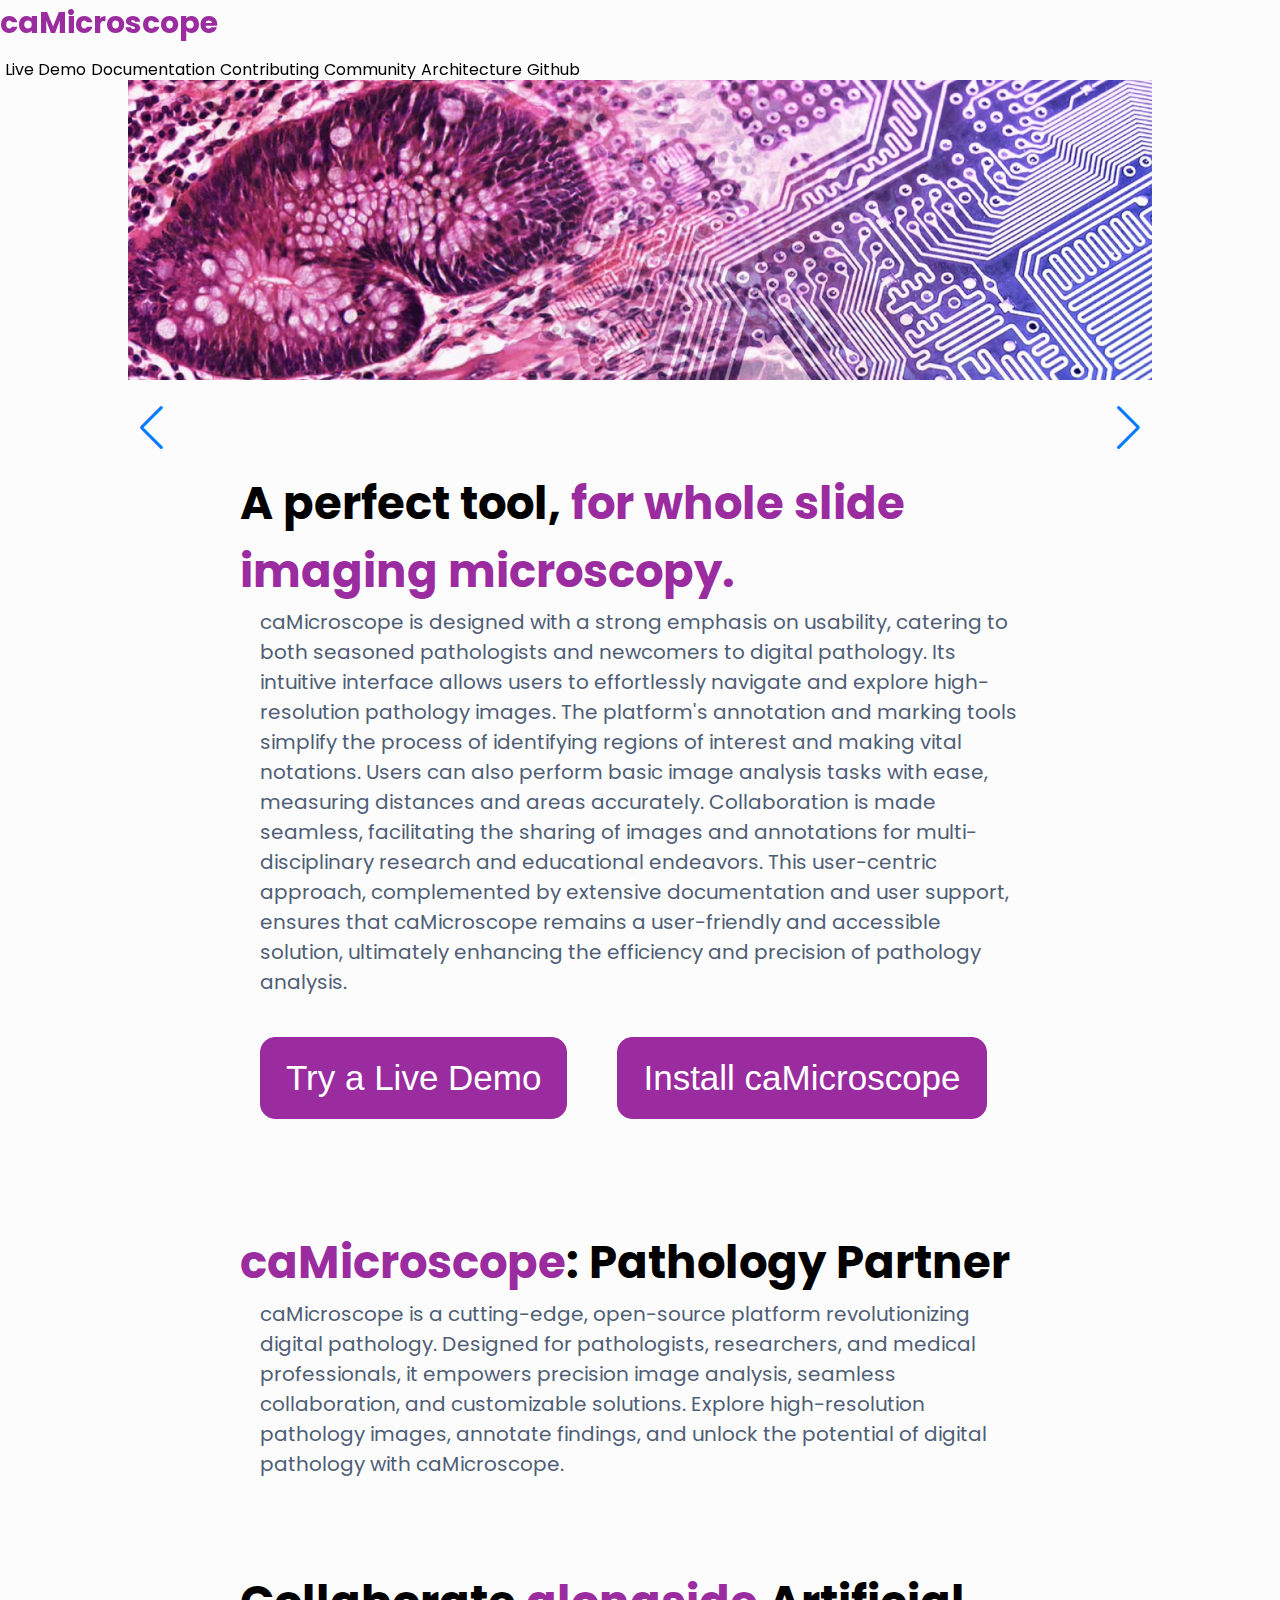
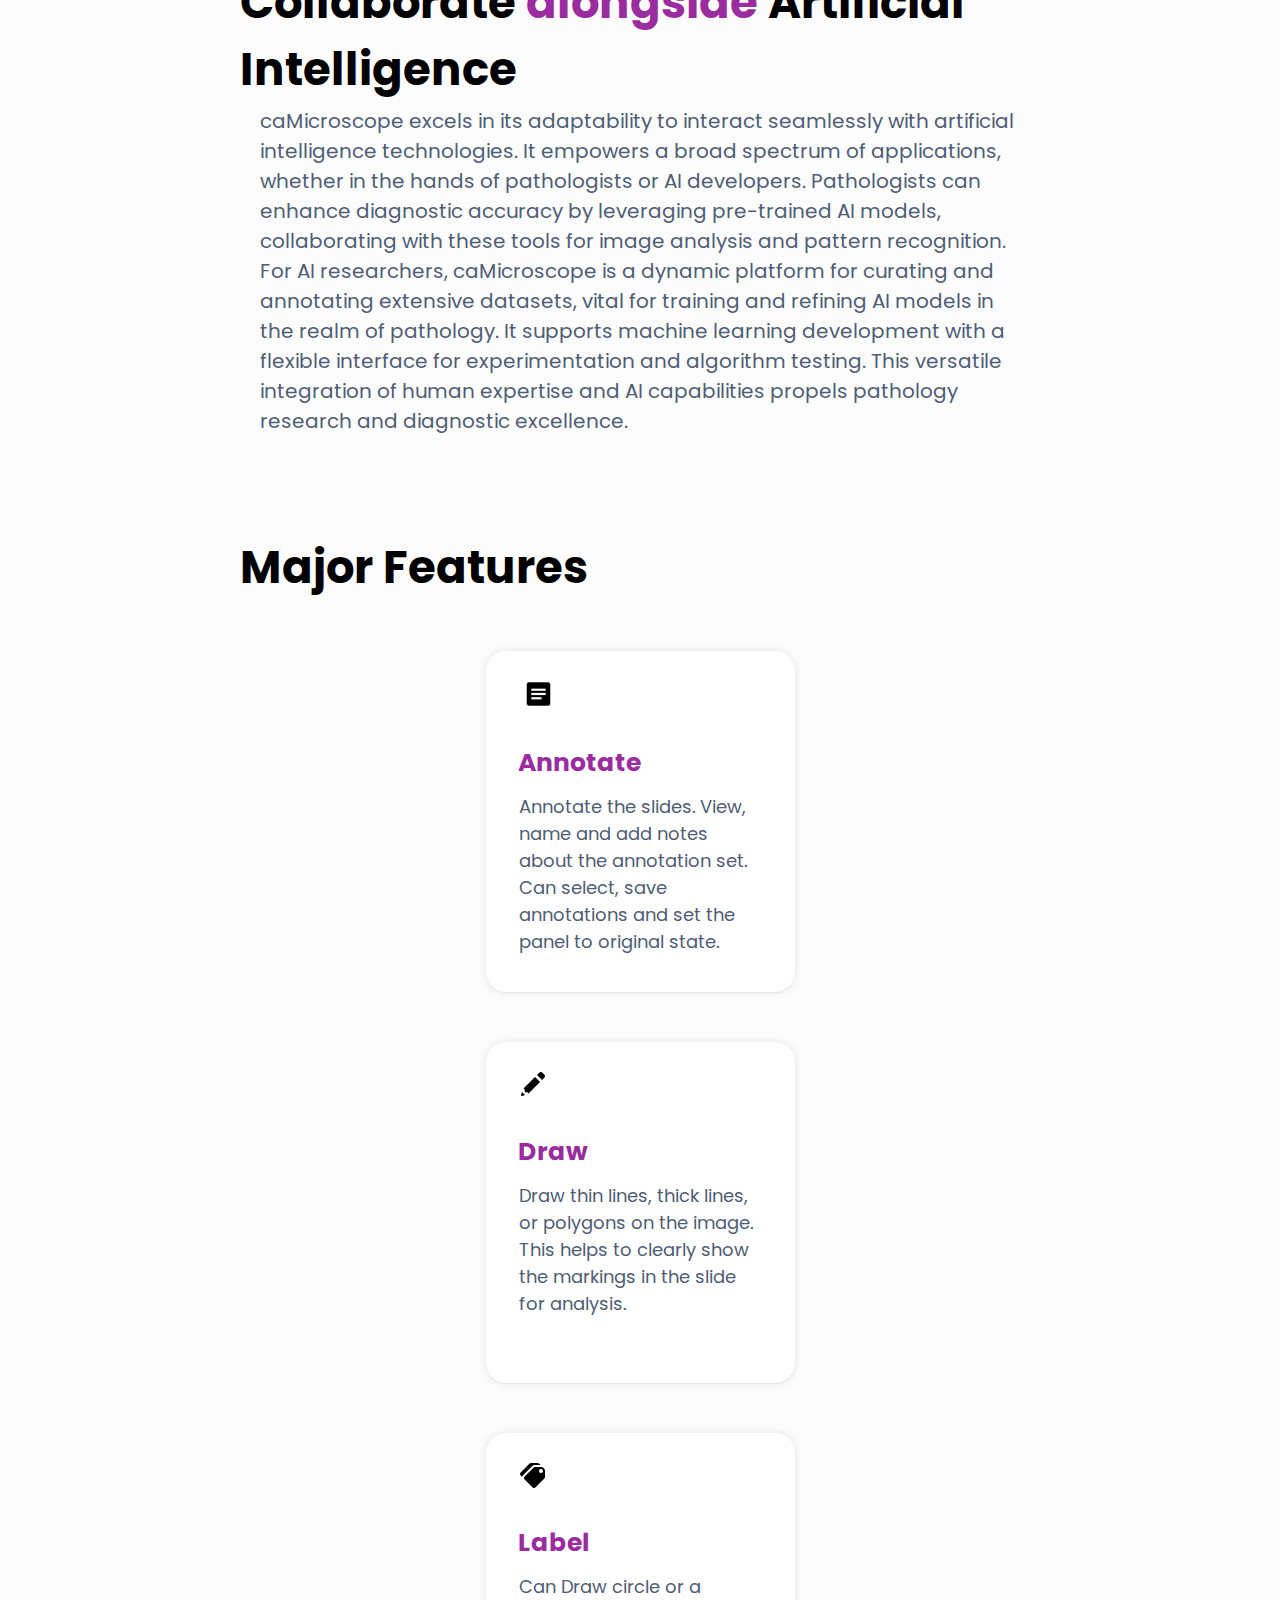
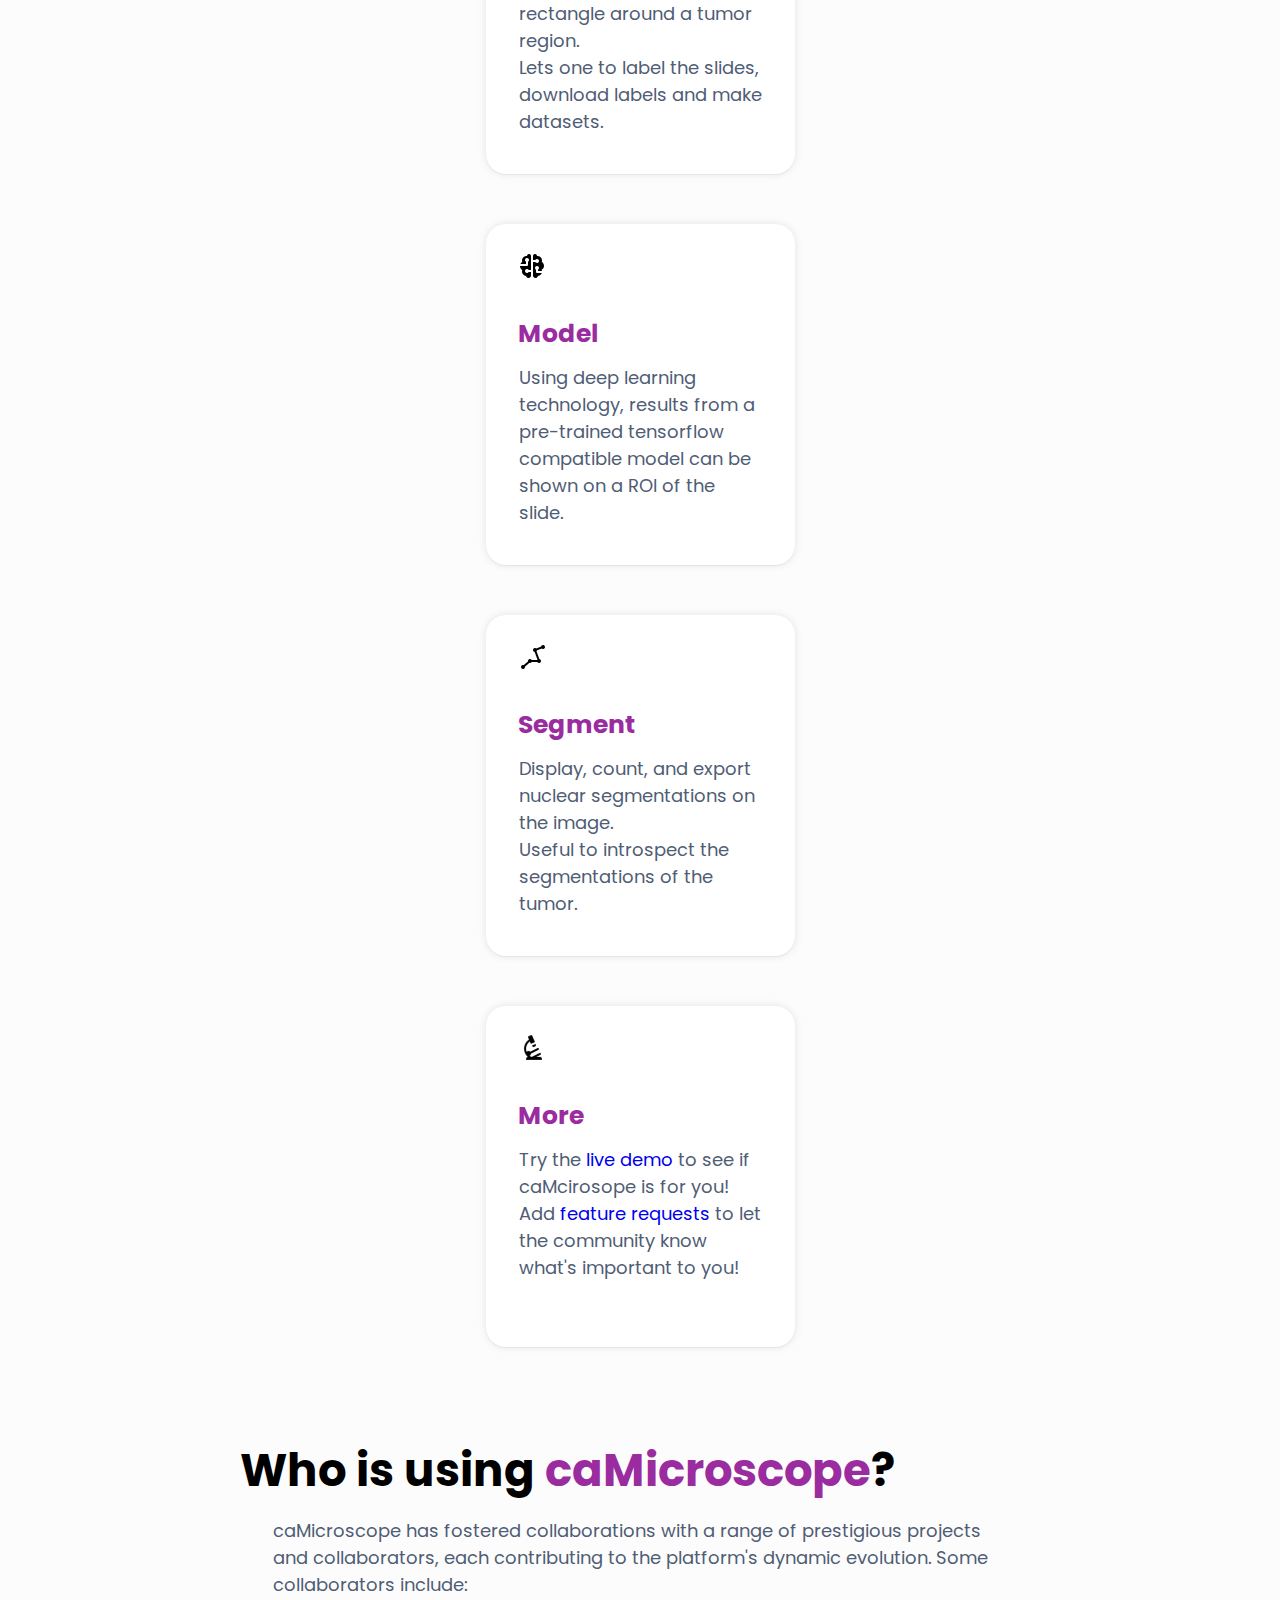
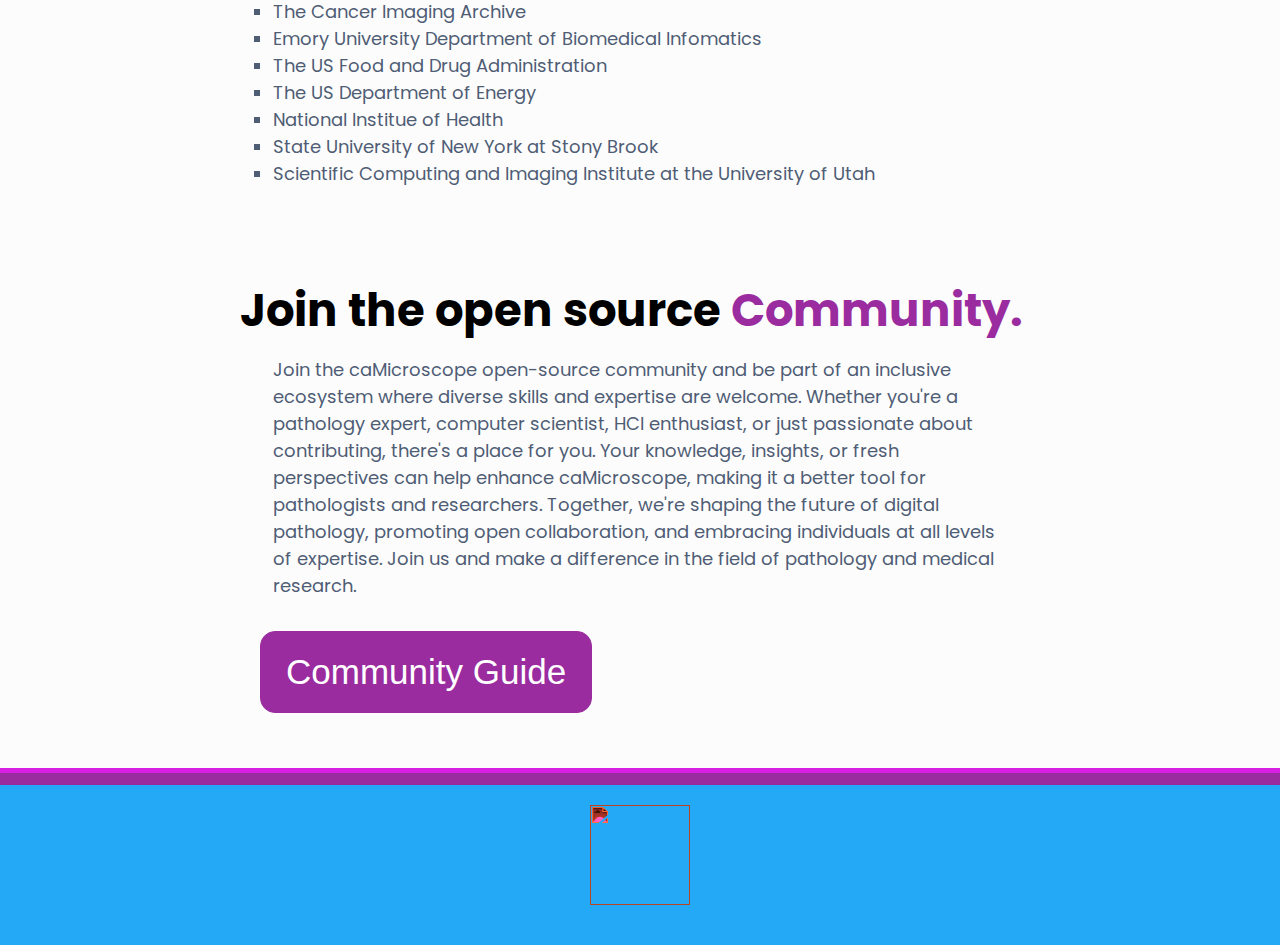
==== commit f9f97504: "Merge 9682a3f4af168502245cefd30c25ba9bb93f5624 into 01bee37f48caa7bb8deb57f359b340b916b9f737" ====
--- a/index.html
+++ b/index.html
@@ -5,6 +5,8 @@
     <meta name="viewport" content="width=device-width, initial-scale=1.0" />
     <meta http-equiv="X-UA-Compatible" content="ie=edge" />
     <link rel="icon" href="img/favicon.ico" type="image/gif" sizes="16x16" />
+    <link rel="stylesheet" href="https://unpkg.com/swiper/swiper-bundle.min.css" />
+
     <link
       rel="stylesheet"
       href="https://stackpath.bootstrapcdn.com/bootstrap/4.1.3/css/bootstrap.min.css"
@@ -54,281 +56,265 @@
 
   <body style="background-color: #fcfcfc">
     <div class="main-conatiner">
-      <nav class="navbar">
-        <div class="container">
-          <a href="#" class="nav-logo logo__color">caMicroscope</a>
-          <ul class="nav-menu">
-            <li class="nav-item">
-              <a
-                href="https://wolf.cci.emory.edu/camic_org/apps/viewer/viewer.html?slideId=6452b9c306fce90019f5f447"
-                target="_blank"
-                class="nav-link"
-                >Live Demo</a
-              >
-            </li>
-            <li class="nav-item">
-              <a href="http://camicroscope.github.io/docs" class="nav-link"
-                >Documentation</a
-              >
-            </li>
-            <li class="nav-item">
-              <a href="./contributing.html" class="nav-link">Contributing</a>
-            </li>
-            <li class="nav-item">
-              <a href="./community.html" class="nav-link">Community</a>
-            </li>
-            <li class="nav-item">
-              <a href="./architecture.html" class="nav-link">Architecture</a>
-            </li>
-            <li class="nav-item">
-              <a href="https://github.com/caMicroscope" class="nav-link"
-                >Github</a
-              >
-            </li>
-          </ul>
-          <div class="hamburger">
-            <span class="bar"></span>
-            <span class="bar"></span>
-            <span class="bar"></span>
-          </div>
+    <nav class="navbar">
+      <div class="container">
+        <a href="#" class="nav-logo logo__color">caMicroscope</a>
+        <ul class="nav-menu">
+          <li class="nav-item">
+            <a href="https://wolf.cci.emory.edu/camic_org/apps/viewer/viewer.html?slideId=6452b9c306fce90019f5f447" target="_blank" class="nav-link">Live Demo</a>
+          </li>
+          <li class="nav-item">
+            <a href="http://camicroscope.github.io/docs" class="nav-link">Documentation</a>
+          </li>
+          <li class="nav-item">
+            <a href="./contributing.html" class="nav-link">Contributing</a>
+          </li>
+          <li class="nav-item">
+            <a href="./community.html" class="nav-link">Community</a>
+          </li>
+          <li class="nav-item">
+            <a href="./architecture.html" class="nav-link">Architecture</a>
+          </li>
+          <li class="nav-item">
+            <a
+              href="https://github.com/caMicroscope"
+              class="nav-link"
+              >Github</a
+            >
+          </li>
+        </ul>
+        <div class="hamburger">
+          <span class="bar"></span>
+          <span class="bar"></span>
+          <span class="bar"></span>
         </div>
-      </nav>
-      <img
-        src="img/banner1.jpg"
-        class="img-fluid banner_image_center"
-        alt="Responsive image"
-      />
-
-      <div class="section_header_main" id="features">
-        <p>
-          A perfect tool,
-          <span class="logo__color">for whole slide imaging microscopy.</span>
-        </p>
-        <p class="section_content_main">
-          caMicroscope is designed with a strong emphasis on usability, catering
-          to both seasoned pathologists and newcomers to digital pathology. Its
-          intuitive interface allows users to effortlessly navigate and explore
-          high-resolution pathology images. The platform's annotation and
-          marking tools simplify the process of identifying regions of interest
-          and making vital notations. Users can also perform basic image
-          analysis tasks with ease, measuring distances and areas accurately.
-          Collaboration is made seamless, facilitating the sharing of images and
-          annotations for multi-disciplinary research and educational endeavors.
-          This user-centric approach, complemented by extensive documentation
-          and user support, ensures that caMicroscope remains a user-friendly
-          and accessible solution, ultimately enhancing the efficiency and
-          precision of pathology analysis.
-        </p>
-
-        <div class="button-container">
-          <a href="https://wolf.cci.emory.edu/camic_org/apps/viewer/viewer.html?slideId=6452b9c306fce90019f5f447" target="_blank">
-            <button class="section_button_colored">Try a Live Demo</button>
-          </a>
-          <a href="https://github.com/camicroscope/distro" target="_blank">
-            <button class="section_button_colored">Install caMicroscope</button>
-          </a>
+      </div>
+    </nav>
+    <div id="banner" class="banner">
+      <div id="slider" class="swiper-container">
+        <div class="swiper-wrapper">
+          <div class="swiper-slide">
+            <img src="img/banner.png">
+          </div>
+          <div class="swiper-slide" >
+            <img src="img/banner1.jpg" >              
+            </div>
+          </div>
+          </div>
         </div>
-        
-      </div>
-      <div class="section_header_main">
-        <p><span class="logo__color">caMicroscope</span>: Pathology Partner</p>
-        <p class="section_content_main">
-          caMicroscope is a cutting-edge, open-source platform revolutionizing
-          digital pathology. Designed for pathologists, researchers, and medical
-          professionals, it empowers precision image analysis, seamless
-          collaboration, and customizable solutions. Explore high-resolution
-          pathology images, annotate findings, and unlock the potential of
-          digital pathology with caMicroscope.
-        </p>
-      </div>
-      <div class="section_header_main" id="ai">
+    
+        <!-- Add Pagination -->
+        <div class="swiper-pagination"></div>
+        <!-- Add Navigation -->
+        <div class="swiper-button-next"></div>
+        <div class="swiper-button-prev"></div>
+      </div>
+    </div>
+    
+    
+    <div class="section__header__main" id="features">
+      <p>
+        A perfect tool,
+        <span class="logo__color">for whole slide imaging microscopy.</span>
+      </p>
+      <p class="section__content__main">
+        caMicroscope is designed with a strong emphasis on usability, catering to both seasoned pathologists and newcomers to digital pathology.
+        Its intuitive interface allows users to effortlessly navigate and explore high-resolution pathology images.
+        The platform's annotation and marking tools simplify the process of identifying regions of interest and making vital notations.
+        Users can also perform basic image analysis tasks with ease, measuring distances and areas accurately. Collaboration is made seamless,
+        facilitating the sharing of images and annotations for multi-disciplinary research and educational endeavors. This user-centric approach,
+        complemented by extensive documentation and user support, ensures that caMicroscope remains a user-friendly and accessible solution, ultimately enhancing the efficiency and precision of pathology analysis.
+      </p>
+
+      <a
+      href="https://wolf.cci.emory.edu/camic_org/apps/viewer/viewer.html?slideId=6452b9c306fce90019f5f447"
+      target="_blank"
+    >
+      <button class="section__button__colored">Try a Live Demo</button>
+    </a>
+      <a
+      href="https://github.com/camicroscope/distro" target="_blank"
+    >
+      <button class="section__button__colored">Install caMicroscope</button>
+    </a>
+    </div>
+    <div class="section__header__main">
+      <p>
+        <span class="logo__color">caMicroscope</span>: Pathology Partner
+      </p>
+      <p class="section__content__main">
+        caMicroscope is a cutting-edge, open-source platform revolutionizing digital pathology. Designed for pathologists, researchers, and medical professionals, it empowers precision image analysis, seamless collaboration, and customizable solutions. Explore high-resolution pathology images, annotate findings, and unlock the potential of digital pathology with caMicroscope.
+      </p>
+
+    </div>
+    <div class="section__header__main" id="ai">
         <p>
           Collaborate
           <span class="logo__color">alongside</span> Artificial Intelligence
         </p>
-        <p class="section_content_main">
-          caMicroscope excels in its adaptability to interact seamlessly with
-          artificial intelligence technologies. It empowers a broad spectrum of
-          applications, whether in the hands of pathologists or AI developers.
-          Pathologists can enhance diagnostic accuracy by leveraging pre-trained
-          AI models, collaborating with these tools for image analysis and
-          pattern recognition. For AI researchers, caMicroscope is a dynamic
-          platform for curating and annotating extensive datasets, vital for
-          training and refining AI models in the realm of pathology. It supports
-          machine learning development with a flexible interface for
-          experimentation and algorithm testing. This versatile integration of
-          human expertise and AI capabilities propels pathology research and
-          diagnostic excellence.
-        </p>
-      </div>
-
-      <div style="margin-top: 98px">
-        <div class="section_header_main" id="features">Major Features</div>
-        <div class="container">
-          <div class="row">
-            <div class="col-lg-4 col-sm-12 col-md-6">
-              <div class="section_card_outline">
-                <img src="img/document.svg" class="section_card_icon" />
-                <div class="section_card_header">Annotate</div>
-                <div class="section_card_content">
-                  <p>
-                    Annotate the slides. View, name and add notes about the
-                    annotation set.
-                  </p>
-                  <p>
-                    Can select, save annotations and set the panel to original
-                    state.
-                  </p>
-                </div>
-              </div>
-            </div>
-            <div class="col-lg-4 col-sm-12 col-md-6">
-              <div class="section_card_outline">
-                <img src="img/Edit.svg" class="section_card_icon" />
-                <div class="section_card_header">Draw</div>
-                <div class="section_card_content">
-                  <p>Draw thin lines, thick lines, or polygons on the image.</p>
-                  <p>
-                    This helps to clearly show the markings in the slide for
-                    analysis.
-                  </p>
-                </div>
-              </div>
-            </div>
-
-            <div class="col-lg-4 col-sm-12 col-md-6">
-              <div class="section_card_outline">
-                <img src="img/Tags.svg" class="section_card_icon" />
-                <div class="section_card_header">Label</div>
-                <div class="section_card_content">
-                  <p>Can Draw circle or a rectangle around a tumor region.</p>
-                  <p>
-                    Lets one to label the slides, download labels and make
-                    datasets.
-                  </p>
-                </div>
-              </div>
-            </div>
-            <div class="col-lg-4 col-sm-12 col-md-6">
-              <div class="section_card_outline">
-                <img src="img/AI.svg" class="section_card_icon" />
-                <div class="section_card_header">Model</div>
-                <div class="section_card_content">
-                  <p>
-                    Using deep learning technology, results from a pre-trained
-                    tensorflow compatible model can be shown on a ROI of the
-                    slide.
-                  </p>
-                </div>
-              </div>
-            </div>
-            <div class="col-lg-4 col-sm-12 col-md-6">
-              <div class="section_card_outline">
-                <img src="img/Polyline.svg" class="section_card_icon" />
-                <div class="section_card_header">Segment</div>
-                <div class="section_card_content">
-                  <p>
-                    Display, count, and export nuclear segmentations on the
-                    image.
-                  </p>
-                  <p>Useful to introspect the segmentations of the tumor.</p>
-                </div>
-              </div>
-            </div>
-            <div class="col-lg-4 col-sm-12 col-md-6">
-              <div class="section_card_outline">
-                <img
-                  src="img/Microscope.svg"
-                  style="width: 30px; height: 30px"
-                  class="section_card_icon"
-                />
-                <div class="section_card_header">More</div>
-                <div class="section_card_content">
-                  <p>
-                    Try the
-                    <a
-                      href="https://wolf.cci.emory.edu/camic_org/apps/viewer/viewer.html?slideId=6452b9c306fce90019f5f447"
-                      target="_blank"
-                      >live demo</a
-                    >
-                    to see if caMcirosope is for you!
-                  </p>
-                  <p>
-                    Add
-                    <a
-                      href="https://github.com/camicroscope/caMicroscope/issues"
-                      target="_blank"
-                      >feature requests</a
-                    >
-                    to let the community know what's important to you!
-                  </p>
-                </div>
+      <p class="section__content__main">
+        caMicroscope excels in its adaptability to interact seamlessly with artificial intelligence technologies. It empowers a broad spectrum of applications, whether in the hands of pathologists or AI developers.
+        Pathologists can enhance diagnostic accuracy by leveraging pre-trained AI models, collaborating with these tools for image analysis and pattern recognition.
+        For AI researchers, caMicroscope is a dynamic platform for curating and annotating extensive datasets, vital for training and refining AI models in the realm of pathology.
+        It supports machine learning development with a flexible interface for experimentation and algorithm testing.
+        This versatile integration of human expertise and AI capabilities propels pathology research and diagnostic excellence.
+      </p>
+    </div>
+
+    <div style="margin-top: 98px">
+      <div class="section__header__main" id="features">
+      Major Features
+    </div>
+      <div class="container">
+
+        <div class="row">
+          <div class="col-lg-4 col-sm-12 col-md-6">
+            <div class="section__card__outline">
+              <img src="img/document.svg" class="section__card__icon" />
+              <div class="section__card__header">Annotate</div>
+              <div class="section__card__content">
+                <p>
+                  Annotate the slides. View, name and add notes about the
+                  annotation set.
+                </p>
+                <p>
+                  Can select, save annotations and set the panel to original
+                  state.
+                </p>
+              </div>
+            </div>
+          </div>
+          <div class="col-lg-4 col-sm-12 col-md-6">
+            <div class="section__card__outline">
+              <img src="img/Edit.svg" class="section__card__icon" />
+              <div class="section__card__header">Draw</div>
+              <div class="section__card__content">
+                <p>Draw thin lines, thick lines, or polygons on the image.</p>
+                <p>
+                  This helps to clearly show the markings in the slide for
+                  analysis.
+                </p>
+              </div>
+            </div>
+          </div>
+
+          <div class="col-lg-4 col-sm-12 col-md-6">
+            <div class="section__card__outline">
+              <img src="img/Tags.svg" class="section__card__icon" />
+              <div class="section__card__header">Label</div>
+              <div class="section__card__content">
+                <p>Can Draw circle or a rectangle around a tumor region.</p>
+                <p>
+                  Lets one to label the slides, download labels and make datasets.
+                </p>
+              </div>
+            </div>
+          </div>
+          <div class="col-lg-4 col-sm-12 col-md-6">
+            <div class="section__card__outline">
+              <img src="img/AI.svg" class="section__card__icon" />
+              <div class="section__card__header">Model</div>
+              <div class="section__card__content">
+                <p>
+                  Using deep learning technology, results from a pre-trained
+                  tensorflow compatible model can be shown on a ROI of the
+                  slide.
+                </p>
+              </div>
+            </div>
+          </div>
+          <div class="col-lg-4 col-sm-12 col-md-6">
+            <div class="section__card__outline">
+              <img src="img/Polyline.svg" class="section__card__icon" />
+              <div class="section__card__header">Segment</div>
+              <div class="section__card__content">
+                <p>
+                  Display, count, and export nuclear segmentations on the image.
+                </p>
+                <p>Useful to introspect the segmentations of the tumor.</p>
+              </div>
+            </div>
+          </div>
+          <div class="col-lg-4 col-sm-12 col-md-6">
+            <div class="section__card__outline">
+              <img src="img/Microscope.svg"  style="width:30px; height: 30px;" class="section__card__icon"/>
+              <div class="section__card__header">More</div>
+              <div class="section__card__content">
+                <p>Try the <a href="https://wolf.cci.emory.edu/camic_org/apps/viewer/viewer.html?slideId=6452b9c306fce90019f5f447" target="_blank">live demo</a> to see if caMcirosope is for you!</p>
+                <p>Add <a href="https://github.com/camicroscope/caMicroscope/issues" target="_blank">feature requests</a> to let the community know what's important to you!</p>
               </div>
             </div>
           </div>
         </div>
       </div>
-      <div class="section_header_main">
-        <div>Who is using <span class="logo__color">caMicroscope</span>?</div>
-        <div class="section_card_content">
-          <p>
-            caMicroscope has fostered collaborations with a range of prestigious
-            projects and collaborators, each contributing to the platform's
-            dynamic evolution. Some collaborators include:
-          </p>
-          <ul style="list-style-type: square !important">
-            <li>The Cancer Imaging Archive</li>
-            <li>Emory University Department of Biomedical Infomatics</li>
-            <li>The US Food and Drug Administration</li>
-            <li>The US Department of Energy</li>
-            <li>National Institue of Health</li>
-            <li>State University of New York at Stony Brook</li>
-            <li>
-              Scientific Computing and Imaging Institute at the University of
-              Utah
-            </li>
-          </ul>
-        </div>
-      </div>
-      <div class="section_header_main">
-        <div>
-          Join the open source <span class="logo__color">Community.</span>
-        </div>
-        <div class="section_card_content">
-          <p>
-            Join the caMicroscope open-source community and be part of an
-            inclusive ecosystem where diverse skills and expertise are welcome.
-            Whether you're a pathology expert, computer scientist, HCI
-            enthusiast, or just passionate about contributing, there's a place
-            for you. Your knowledge, insights, or fresh perspectives can help
-            enhance caMicroscope, making it a better tool for pathologists and
-            researchers. Together, we're shaping the future of digital
-            pathology, promoting open collaboration, and embracing individuals
-            at all levels of expertise. Join us and make a difference in the
-            field of pathology and medical research.
-          </p>
-        </div>
-        <div style="margin-top: 12px">
-          <a href="./community.html">
-            <button class="section_button_colored">Community Guide</button>
-          </a>
-        </div>
-      </div>
-      <br />
-    </div>
-    <div style="width: 100%; height: 5px; background-color: #d720e1"></div>
-    <div style="width: 100%; height: 12px; background-color: #9a2ca0"></div>
+    </div>
+    <div class="section__header__main">
+
+      <div>Who is using <span class="logo__color">caMicroscope</span>?</div>
+      <div class="section__card__content">
+        <p>caMicroscope has fostered collaborations with a range of prestigious projects and collaborators, each contributing to the platform's dynamic evolution. Some collaborators include:</p>
+        <ul style="list-style-type: square !important;">
+          <li>The Cancer Imaging Archive</li>
+          <li>Emory University Department of Biomedical Infomatics</li>
+          <li>The US Food and Drug Administration</li>
+          <li>The US Department of Energy</li>
+          <li>National Institue of Health</li>
+          <li>State University of New York at Stony Brook</li>
+          <li>Scientific Computing and Imaging Institute at the University of Utah</li>
+        </ul>
+      </div>
+    </div>
+    <div class="section__header__main">
+
+      <div>Join the open source <span class="logo__color">Community.</span></div>
+      <div class="section__card__content">
+      <p>Join the caMicroscope open-source community and be part of an inclusive ecosystem where diverse skills and expertise are welcome.
+        Whether you're a pathology expert, computer scientist, HCI enthusiast, or just passionate about contributing, there's a place for you.
+        Your knowledge, insights, or fresh perspectives can help enhance caMicroscope, making it a better tool for pathologists and researchers.
+        Together, we're shaping the future of digital pathology, promoting open collaboration, and embracing individuals at all levels of expertise.
+        Join us and make a difference in the field of pathology and medical research.</p>
+      </div>
+      <div style="margin-top: 12px">
+        <a
+          href="./community.html"
+        >
+          <button class="section__button__colored">Community Guide</button>
+        </a>
+      </div>
+    </div>
+    <br/>
+    </div>
+    <div style="width:100%; height:5px; background-color:#d720e1"></div>
+    <div style="width:100%; height:12px; background-color:#9a2ca0"></div>
     <div class="footer-container">
       <div class="footer-content">
-        <img
-          src="img/CamicLogo.svg"
-          class="logo"
-          style="width: 100px; height: 100px"
-        />
-      </div>
-      <div class="footer_content_copyright"></div>
+        <img src="img/CamicLogo.svg" class="logo" style="width:100px; height:100px;" />
+      </div>
+      <div class="footer__content__copyright"></div>
     </div>
     <script src="/js/navbar-responsive.js"></script>
     <script src="/js/footer.js"></script>
+    <script src="https://unpkg.com/swiper/swiper-bundle.min.js"></script>
+    <script>
+      document.addEventListener("DOMContentLoaded", function () {
+  
+        var mySwiper = new Swiper(".swiper-container", {
+          // Optional parameters
+          direction: "horizontal",
+          loop: true,
+  
+          // If we need pagination
+          pagination: {
+            el: ".swiper-pagination",
+          },
+  
+          // Navigation arrows
+          navigation: {
+            nextEl: ".swiper-button-next",
+            prevEl: ".swiper-button-prev",
+          },
+        });
+      });
+    </script>
   </body>
-</html>+</html>
--- a/css/style.css
+++ b/css/style.css
@@ -81,17 +81,17 @@
   text-decoration: none;
 }
 
-.section_header_main {
+.section__header__main {
   max-width: 800px;
   margin: 0 auto;
-  margin-top: 60px;
+  margin-top: 90px;
   font-size: 45px;
   font-weight: 700;
   line-height: 67.5px;
   margin-bottom: 10px;
 }
 
-.section_content_main {
+.section__content__main {
   margin: 0 20px;
   margin-top: 2px;
   font-weight: 400;
@@ -101,10 +101,10 @@
   margin-bottom: 20px;
 }
 
-.section_button_colored {
+.section__button__colored {
   background-color: #9a2ca0;
   font-weight: 500;
-  font-size: 30px;
+  font-size: 35px;
   line-height: 30px;
   border-radius: 15px;
   margin: 20px;
@@ -114,12 +114,12 @@
 }
 
 
-.section_button_colored:hover {
+.section__button__colored:hover {
   background-color: #d720e1 !important;
 }
 
 
-.section_button_text {
+.section__button__text {
   font-weight: 500;
   color: #4f5d75;
   font-size: 20px;
@@ -129,14 +129,14 @@
   margin-left: 22px;
 }
 
-.banner_image_center {
+.banner__image__center {
   display: block;
   margin: 0 auto;
   padding-top: 20px;
   margin-bottom: 125px;
 }
 
-.section_card_outline {
+.section__card__outline {
   width: 309px;
   border-radius: 20px;
   /* box-shadow: 3px 3px 4px rgba(0, 0, 0, 0.1); */
@@ -151,17 +151,17 @@
   transition: 0.2s ease-in-out;
 }
 
-.section_card_outline:hover{
+.section__card__outline:hover{
   transform: scale(1.10);
   transition: 0.2s ease-in-out;
 }
 
-.section_card_icon {
+.section__card__icon {
   text-align: center;
   margin: 27px 32px;
 }
 
-.section_card_header {
+.section__card__header {
   font-weight: bold;
   font-size: 25px;
   line-height: 37px;
@@ -169,7 +169,7 @@
   margin: 0 32px;
 }
 
-.section_card_content {
+.section__card__content {
   margin: 12px 33px;
   font-family: Poppins;
   font-style: normal;
@@ -180,7 +180,7 @@
   color: #4f5d75;
 }
 
-.section_cardoutline_none {
+.section__card__outline__none {
   width: 309px;
   border-radius: 20px;
   height: 341px;
@@ -188,7 +188,7 @@
   margin-top: 40px;
 }
 
-.section_cardoutlinenone_header {
+.section__card__outline__none__header {
   font-family: Poppins;
   font-style: normal;
   font-weight: normal;
@@ -199,7 +199,7 @@
   color: #000000;
 }
 
-.section_cardoutlinenone_content {
+.section__card__outline__none__content {
   font-family: Poppins;
   font-style: normal;
   font-weight: normal;
@@ -228,7 +228,7 @@
   color: white;
 }
 
-.footer_content_copyright {
+.footer__content__copyright {
   font-family: Poppins;
   font-style: normal;
   font-weight: bold;
@@ -323,10 +323,68 @@
 .regular_list{
   font-size: 14px;
 }
-
-.button-container {
+/* Add your styling for the banner and slider here */
+.banner {
+  position: relative;
+  width: 80%; /* Adjust the width as needed */
+  margin: 0 auto;
+  overflow: hidden;
+  max-height: 400px; /* Set the maximum height of your banner */
+}
+
+.swiper-container {
+  width: 100%;
+  overflow: hidden;
+  position: relative;
+}
+.swiper-slide {
+  width: 100%; 
+  height: 300px; 
   display: flex;
-  gap: 10px;
+  align-items: center;
   justify-content: center;
-  align-items: center;
-}+  position: relative;
+  transition: transform 0.3s ease;
+  margin-right: 10px; 
+  cursor: pointer;
+  overflow:hidden;
+}
+.swiper-slide img {
+  width: 100%;
+  height: 100%; 
+  object-fit: cover;
+}
+.swiper-slide:hover {
+  transform: scale(1.1); 
+}
+.swiper-slide::before {
+  content: '';
+  position: absolute;
+  top: 0;
+  left: 0;
+  right: 0;
+  bottom: 0;
+  background: rgba(0, 0, 0, 0.5);
+  transition: background 0.3s ease; 
+  z-index: 1;
+  opacity: 0; 
+}
+.swiper-slide:hover::before {
+  opacity: 1;
+}
+.swiper-button-next,
+.swiper-button-prev {
+  top: 50%;
+  transform: translateY(-50%);
+  z-index:10;
+}
+.swiper-button-next {
+ margin-right: 10%;
+}
+.swiper-button-prev {
+  margin-left: 10%;  
+}
+.swiper-pagination-bullet {
+  background-color: #fff; 
+}
+
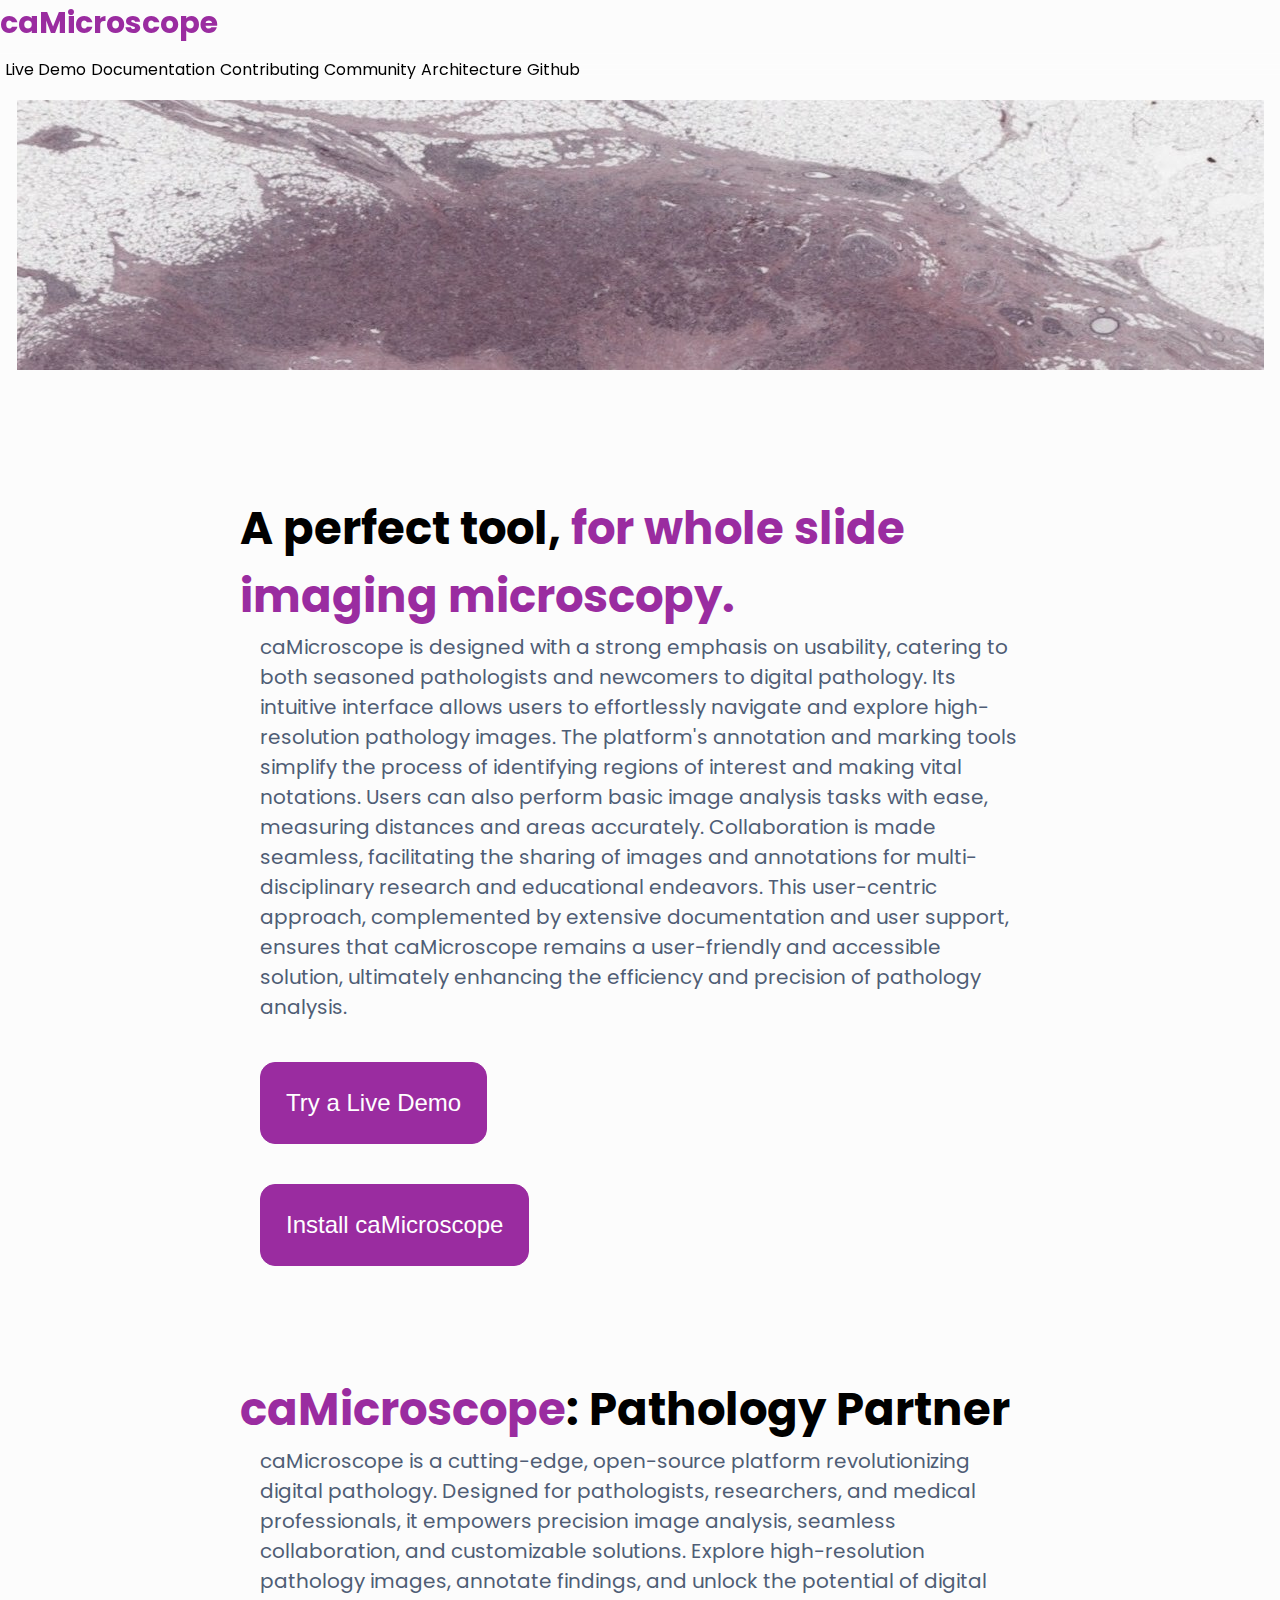
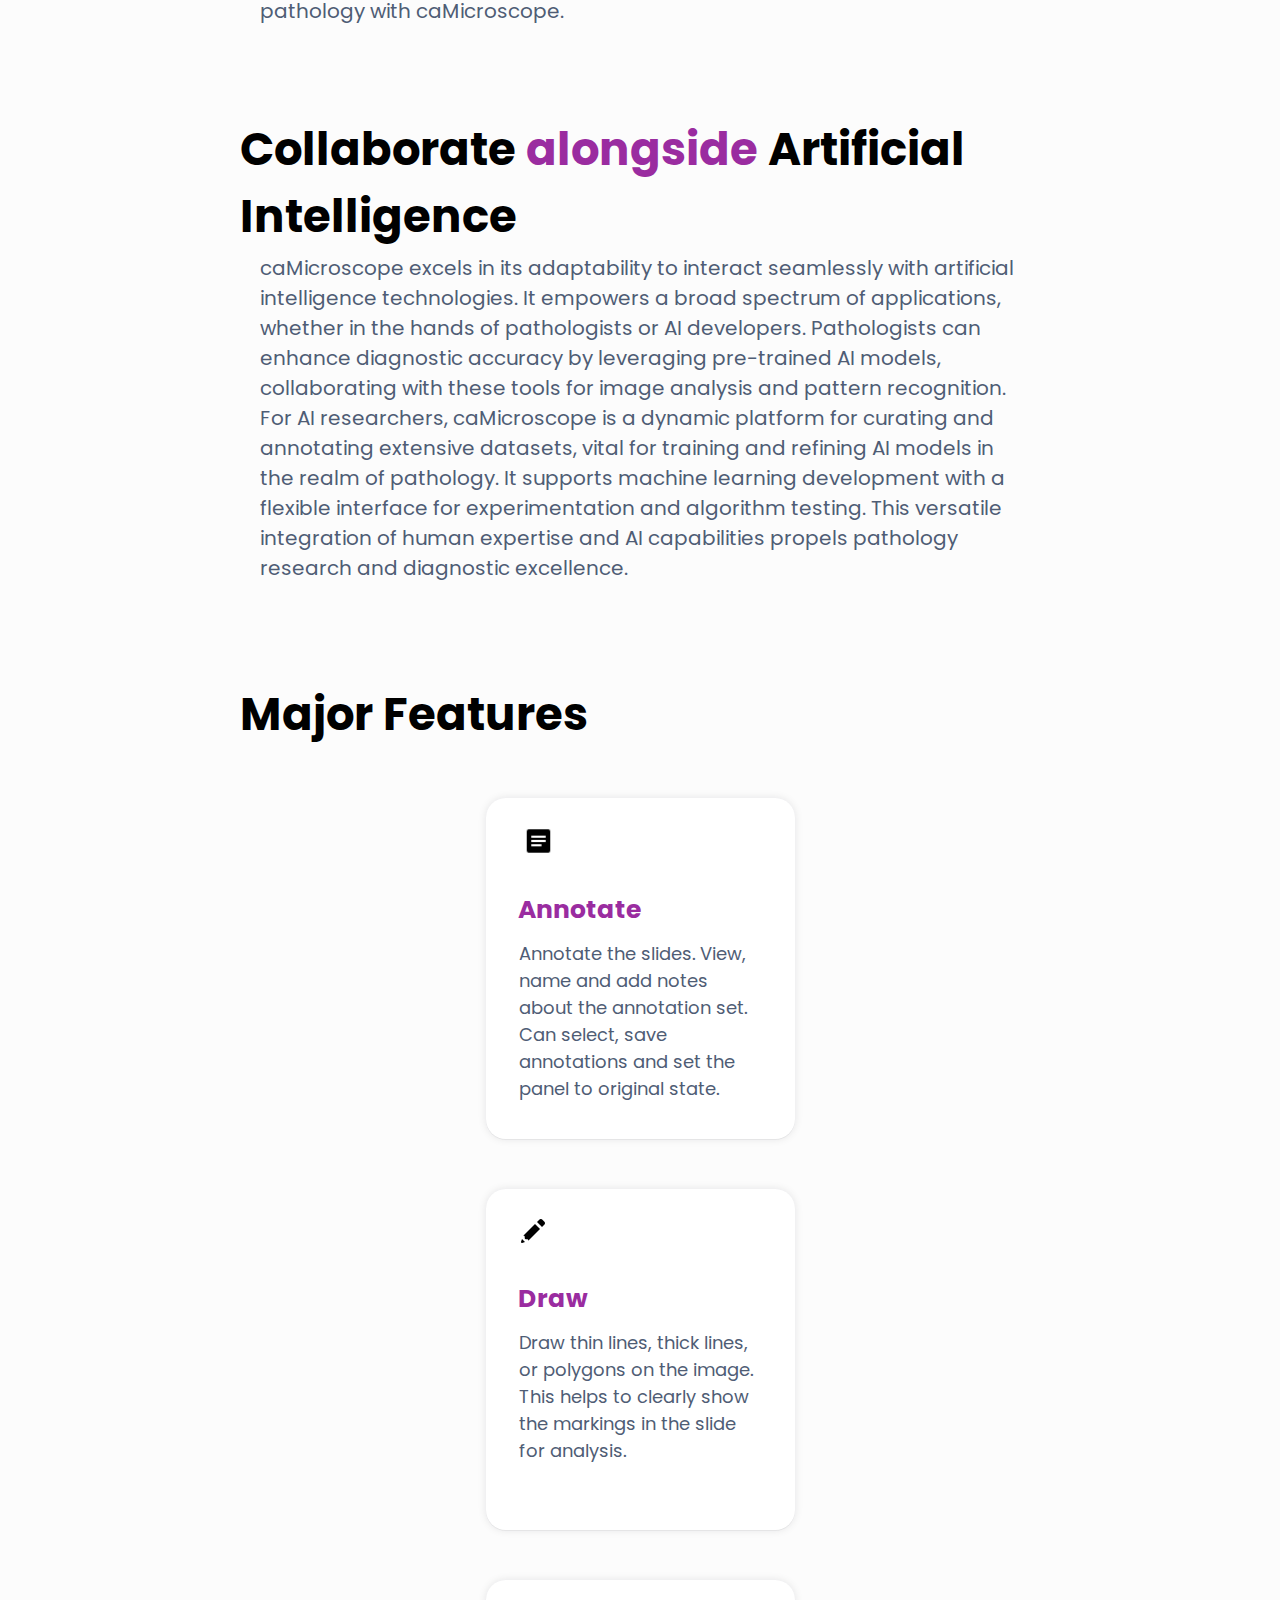
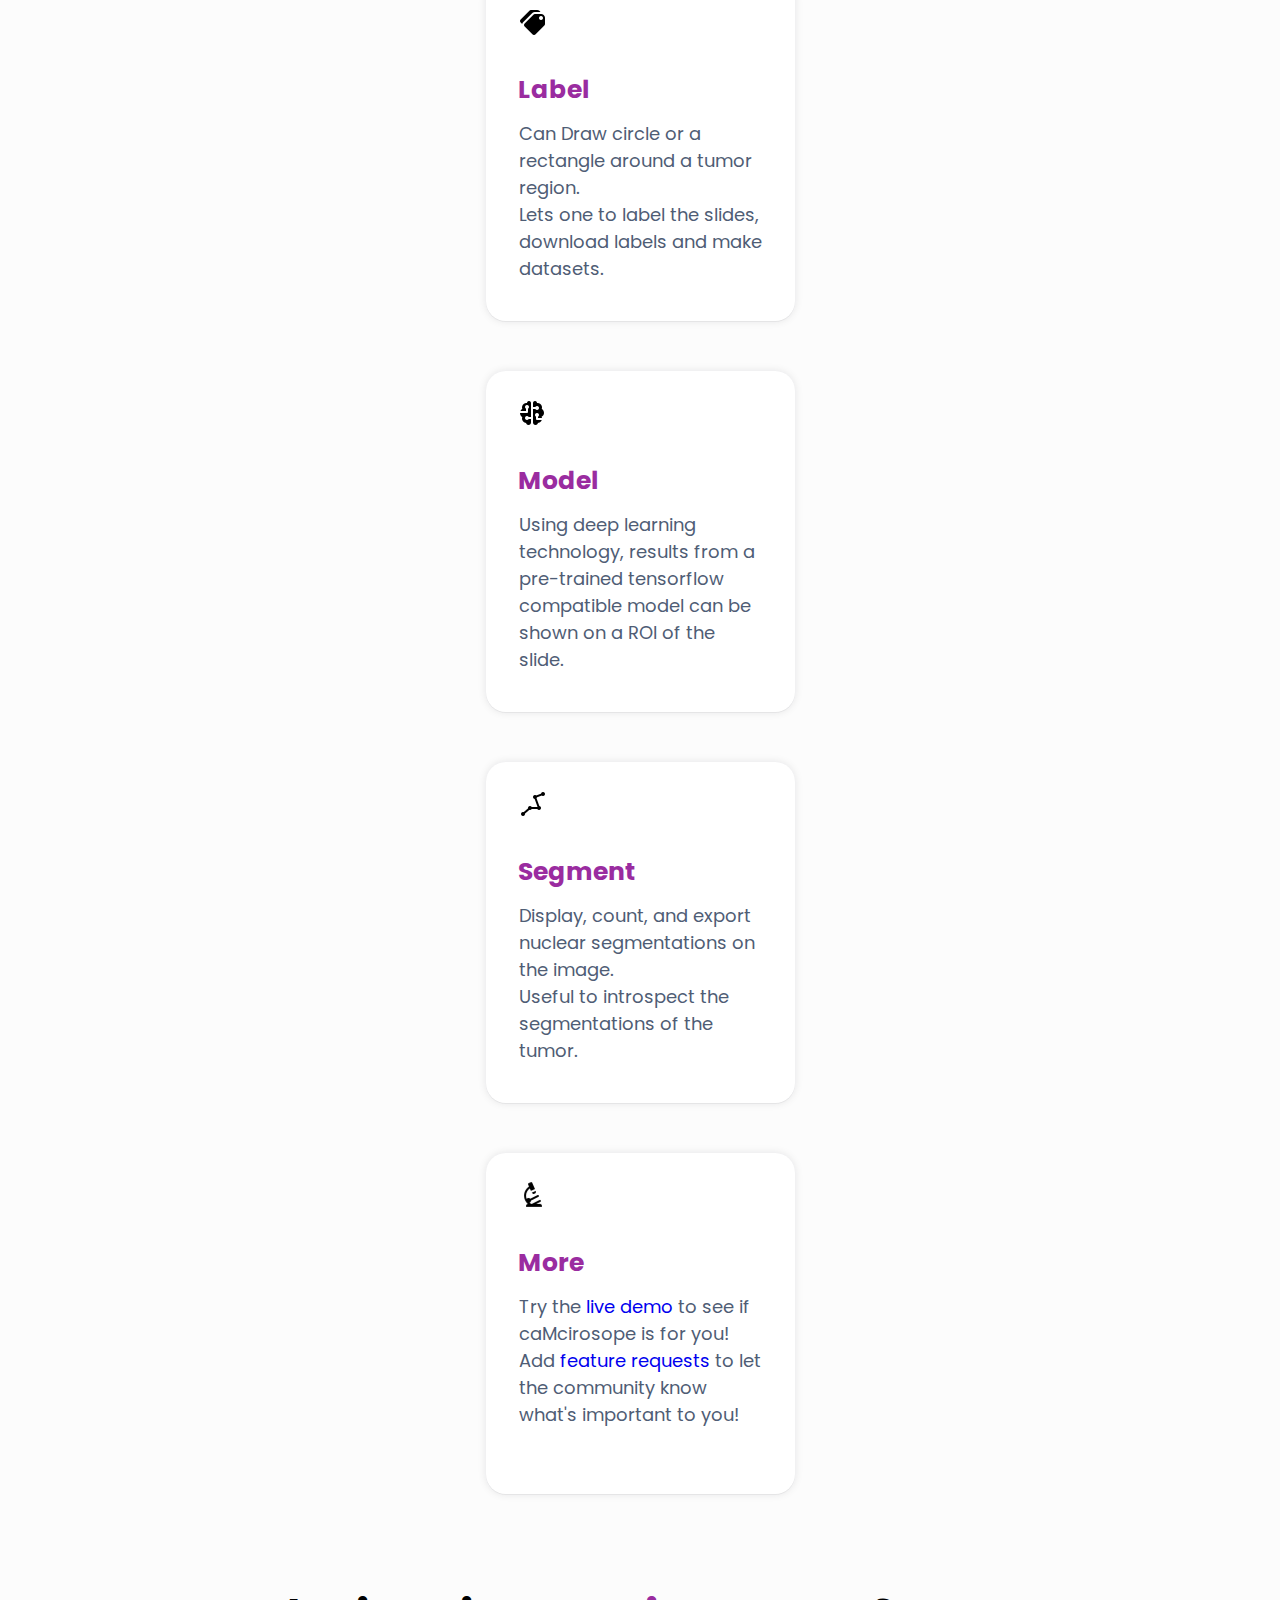
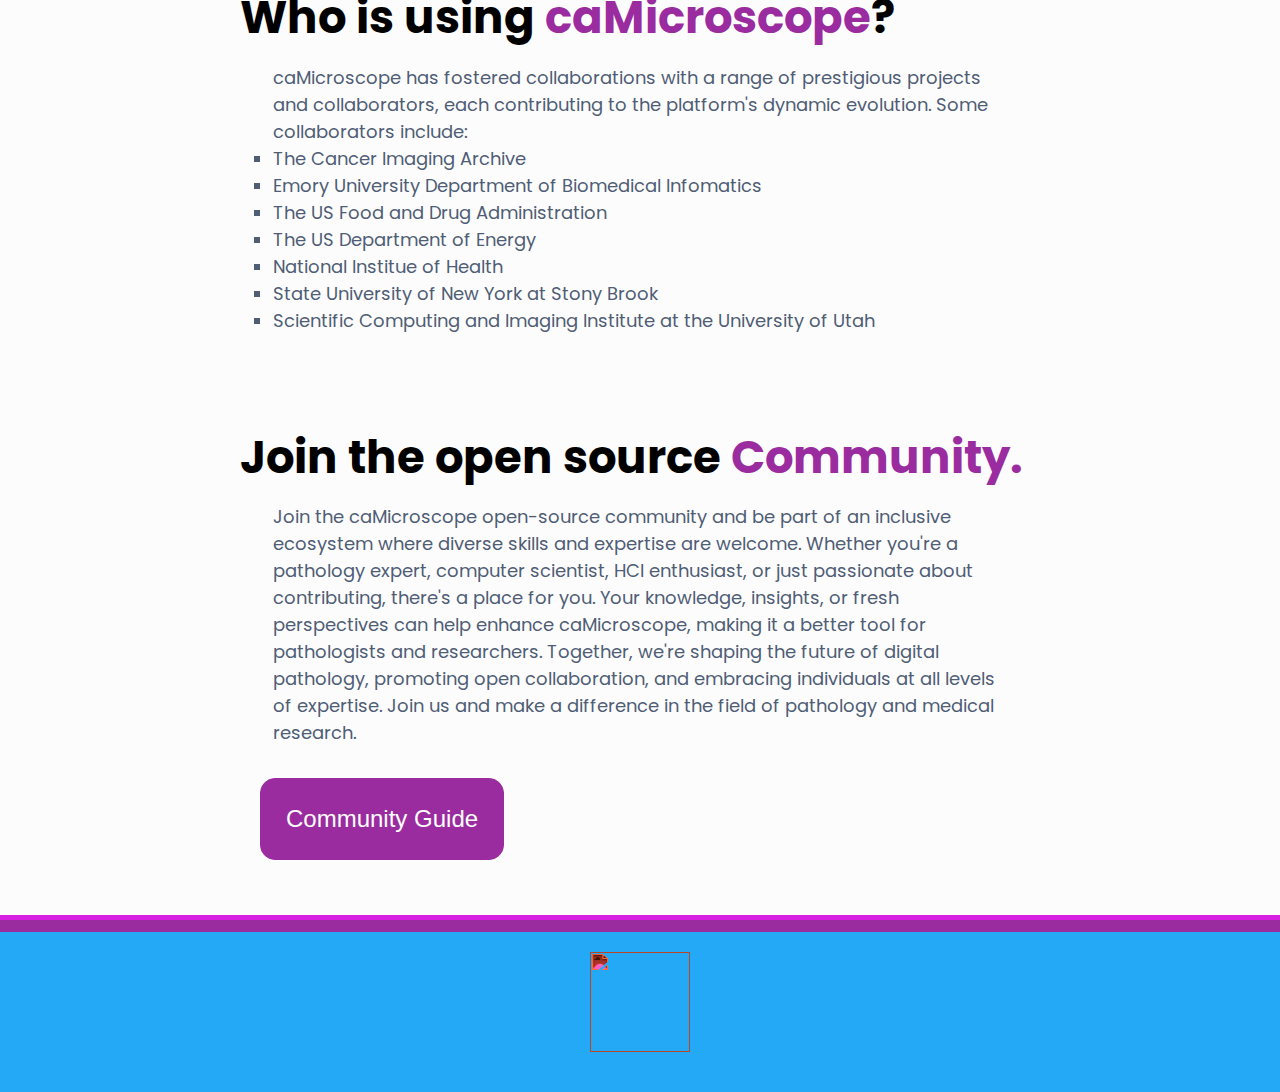
==== commit fe1edc92: "add some new changes in button class for responsivness" ====
--- a/index.html
+++ b/index.html
@@ -5,8 +5,6 @@
     <meta name="viewport" content="width=device-width, initial-scale=1.0" />
     <meta http-equiv="X-UA-Compatible" content="ie=edge" />
     <link rel="icon" href="img/favicon.ico" type="image/gif" sizes="16x16" />
-    <link rel="stylesheet" href="https://unpkg.com/swiper/swiper-bundle.min.css" />
-
     <link
       rel="stylesheet"
       href="https://stackpath.bootstrapcdn.com/bootstrap/4.1.3/css/bootstrap.min.css"
@@ -56,265 +54,286 @@
 
   <body style="background-color: #fcfcfc">
     <div class="main-conatiner">
-    <nav class="navbar">
-      <div class="container">
-        <a href="#" class="nav-logo logo__color">caMicroscope</a>
-        <ul class="nav-menu">
-          <li class="nav-item">
-            <a href="https://wolf.cci.emory.edu/camic_org/apps/viewer/viewer.html?slideId=6452b9c306fce90019f5f447" target="_blank" class="nav-link">Live Demo</a>
-          </li>
-          <li class="nav-item">
-            <a href="http://camicroscope.github.io/docs" class="nav-link">Documentation</a>
-          </li>
-          <li class="nav-item">
-            <a href="./contributing.html" class="nav-link">Contributing</a>
-          </li>
-          <li class="nav-item">
-            <a href="./community.html" class="nav-link">Community</a>
-          </li>
-          <li class="nav-item">
-            <a href="./architecture.html" class="nav-link">Architecture</a>
-          </li>
-          <li class="nav-item">
-            <a
-              href="https://github.com/caMicroscope"
-              class="nav-link"
-              >Github</a
-            >
-          </li>
-        </ul>
-        <div class="hamburger">
-          <span class="bar"></span>
-          <span class="bar"></span>
-          <span class="bar"></span>
-        </div>
-      </div>
-    </nav>
-    <div id="banner" class="banner">
-      <div id="slider" class="swiper-container">
-        <div class="swiper-wrapper">
-          <div class="swiper-slide">
-            <img src="img/banner.png">
+      <nav class="navbar">
+        <div class="container">
+          <a href="#" class="nav-logo logo__color">caMicroscope</a>
+          <ul class="nav-menu">
+            <li class="nav-item">
+              <a
+                href="https://wolf.cci.emory.edu/camic_org/apps/viewer/viewer.html?slideId=6452b9c306fce90019f5f447"
+                target="_blank"
+                class="nav-link"
+                >Live Demo</a
+              >
+            </li>
+            <li class="nav-item">
+              <a href="http://camicroscope.github.io/docs" class="nav-link"
+                >Documentation</a
+              >
+            </li>
+            <li class="nav-item">
+              <a href="./contributing.html" class="nav-link">Contributing</a>
+            </li>
+            <li class="nav-item">
+              <a href="./community.html" class="nav-link">Community</a>
+            </li>
+            <li class="nav-item">
+              <a href="./architecture.html" class="nav-link">Architecture</a>
+            </li>
+            <li class="nav-item">
+              <a href="https://github.com/caMicroscope" class="nav-link"
+                >Github</a
+              >
+            </li>
+          </ul>
+          <div class="hamburger">
+            <span class="bar"></span>
+            <span class="bar"></span>
+            <span class="bar"></span>
           </div>
-          <div class="swiper-slide" >
-            <img src="img/banner1.jpg" >              
-            </div>
-          </div>
-          </div>
-        </div>
-    
-        <!-- Add Pagination -->
-        <div class="swiper-pagination"></div>
-        <!-- Add Navigation -->
-        <div class="swiper-button-next"></div>
-        <div class="swiper-button-prev"></div>
-      </div>
-    </div>
-    
-    
-    <div class="section__header__main" id="features">
-      <p>
-        A perfect tool,
-        <span class="logo__color">for whole slide imaging microscopy.</span>
-      </p>
-      <p class="section__content__main">
-        caMicroscope is designed with a strong emphasis on usability, catering to both seasoned pathologists and newcomers to digital pathology.
-        Its intuitive interface allows users to effortlessly navigate and explore high-resolution pathology images.
-        The platform's annotation and marking tools simplify the process of identifying regions of interest and making vital notations.
-        Users can also perform basic image analysis tasks with ease, measuring distances and areas accurately. Collaboration is made seamless,
-        facilitating the sharing of images and annotations for multi-disciplinary research and educational endeavors. This user-centric approach,
-        complemented by extensive documentation and user support, ensures that caMicroscope remains a user-friendly and accessible solution, ultimately enhancing the efficiency and precision of pathology analysis.
-      </p>
-
-      <a
-      href="https://wolf.cci.emory.edu/camic_org/apps/viewer/viewer.html?slideId=6452b9c306fce90019f5f447"
-      target="_blank"
-    >
-      <button class="section__button__colored">Try a Live Demo</button>
-    </a>
-      <a
-      href="https://github.com/camicroscope/distro" target="_blank"
-    >
-      <button class="section__button__colored">Install caMicroscope</button>
-    </a>
-    </div>
-    <div class="section__header__main">
-      <p>
-        <span class="logo__color">caMicroscope</span>: Pathology Partner
-      </p>
-      <p class="section__content__main">
-        caMicroscope is a cutting-edge, open-source platform revolutionizing digital pathology. Designed for pathologists, researchers, and medical professionals, it empowers precision image analysis, seamless collaboration, and customizable solutions. Explore high-resolution pathology images, annotate findings, and unlock the potential of digital pathology with caMicroscope.
-      </p>
-
-    </div>
-    <div class="section__header__main" id="ai">
+        </div>
+      </nav>
+      <img
+        src="img/banner1.jpg"
+        class="img-fluid banner__image__center"
+        alt="Responsive image"
+      />
+
+      <div class="section__header__main" id="features">
+        <p>
+          A perfect tool,
+          <span class="logo__color">for whole slide imaging microscopy.</span>
+        </p>
+        <p class="section__content__main">
+          caMicroscope is designed with a strong emphasis on usability, catering
+          to both seasoned pathologists and newcomers to digital pathology. Its
+          intuitive interface allows users to effortlessly navigate and explore
+          high-resolution pathology images. The platform's annotation and
+          marking tools simplify the process of identifying regions of interest
+          and making vital notations. Users can also perform basic image
+          analysis tasks with ease, measuring distances and areas accurately.
+          Collaboration is made seamless, facilitating the sharing of images and
+          annotations for multi-disciplinary research and educational endeavors.
+          This user-centric approach, complemented by extensive documentation
+          and user support, ensures that caMicroscope remains a user-friendly
+          and accessible solution, ultimately enhancing the efficiency and
+          precision of pathology analysis.
+        </p>
+
+        <div class="button">
+          <a
+            href="https://wolf.cci.emory.edu/camic_org/apps/viewer/viewer.html?slideId=6452b9c306fce90019f5f447"
+            target="_blank"
+          >
+            <button class="section__button__colored">Try a Live Demo</button>
+          </a>
+          <a href="https://github.com/camicroscope/distro" target="_blank">
+            <button class="section__button__colored">
+              Install caMicroscope
+            </button>
+          </a>
+        </div>
+
+      </div>
+      <div class="section__header__main">
+        <p><span class="logo__color">caMicroscope</span>: Pathology Partner</p>
+        <p class="section__content__main">
+          caMicroscope is a cutting-edge, open-source platform revolutionizing
+          digital pathology. Designed for pathologists, researchers, and medical
+          professionals, it empowers precision image analysis, seamless
+          collaboration, and customizable solutions. Explore high-resolution
+          pathology images, annotate findings, and unlock the potential of
+          digital pathology with caMicroscope.
+        </p>
+      </div>
+      <div class="section__header__main" id="ai">
         <p>
           Collaborate
           <span class="logo__color">alongside</span> Artificial Intelligence
         </p>
-      <p class="section__content__main">
-        caMicroscope excels in its adaptability to interact seamlessly with artificial intelligence technologies. It empowers a broad spectrum of applications, whether in the hands of pathologists or AI developers.
-        Pathologists can enhance diagnostic accuracy by leveraging pre-trained AI models, collaborating with these tools for image analysis and pattern recognition.
-        For AI researchers, caMicroscope is a dynamic platform for curating and annotating extensive datasets, vital for training and refining AI models in the realm of pathology.
-        It supports machine learning development with a flexible interface for experimentation and algorithm testing.
-        This versatile integration of human expertise and AI capabilities propels pathology research and diagnostic excellence.
-      </p>
+        <p class="section__content__main">
+          caMicroscope excels in its adaptability to interact seamlessly with
+          artificial intelligence technologies. It empowers a broad spectrum of
+          applications, whether in the hands of pathologists or AI developers.
+          Pathologists can enhance diagnostic accuracy by leveraging pre-trained
+          AI models, collaborating with these tools for image analysis and
+          pattern recognition. For AI researchers, caMicroscope is a dynamic
+          platform for curating and annotating extensive datasets, vital for
+          training and refining AI models in the realm of pathology. It supports
+          machine learning development with a flexible interface for
+          experimentation and algorithm testing. This versatile integration of
+          human expertise and AI capabilities propels pathology research and
+          diagnostic excellence.
+        </p>
+      </div>
+
+      <div style="margin-top: 98px">
+        <div class="section__header__main" id="features">Major Features</div>
+        <div class="container">
+          <div class="row">
+            <div class="col-lg-4 col-sm-12 col-md-6">
+              <div class="section__card__outline">
+                <img src="img/document.svg" class="section__card__icon" />
+                <div class="section__card__header">Annotate</div>
+                <div class="section__card__content">
+                  <p>
+                    Annotate the slides. View, name and add notes about the
+                    annotation set.
+                  </p>
+                  <p>
+                    Can select, save annotations and set the panel to original
+                    state.
+                  </p>
+                </div>
+              </div>
+            </div>
+            <div class="col-lg-4 col-sm-12 col-md-6">
+              <div class="section__card__outline">
+                <img src="img/Edit.svg" class="section__card__icon" />
+                <div class="section__card__header">Draw</div>
+                <div class="section__card__content">
+                  <p>Draw thin lines, thick lines, or polygons on the image.</p>
+                  <p>
+                    This helps to clearly show the markings in the slide for
+                    analysis.
+                  </p>
+                </div>
+              </div>
+            </div>
+
+            <div class="col-lg-4 col-sm-12 col-md-6">
+              <div class="section__card__outline">
+                <img src="img/Tags.svg" class="section__card__icon" />
+                <div class="section__card__header">Label</div>
+                <div class="section__card__content">
+                  <p>Can Draw circle or a rectangle around a tumor region.</p>
+                  <p>
+                    Lets one to label the slides, download labels and make
+                    datasets.
+                  </p>
+                </div>
+              </div>
+            </div>
+            <div class="col-lg-4 col-sm-12 col-md-6">
+              <div class="section__card__outline">
+                <img src="img/AI.svg" class="section__card__icon" />
+                <div class="section__card__header">Model</div>
+                <div class="section__card__content">
+                  <p>
+                    Using deep learning technology, results from a pre-trained
+                    tensorflow compatible model can be shown on a ROI of the
+                    slide.
+                  </p>
+                </div>
+              </div>
+            </div>
+            <div class="col-lg-4 col-sm-12 col-md-6">
+              <div class="section__card__outline">
+                <img src="img/Polyline.svg" class="section__card__icon" />
+                <div class="section__card__header">Segment</div>
+                <div class="section__card__content">
+                  <p>
+                    Display, count, and export nuclear segmentations on the
+                    image.
+                  </p>
+                  <p>Useful to introspect the segmentations of the tumor.</p>
+                </div>
+              </div>
+            </div>
+            <div class="col-lg-4 col-sm-12 col-md-6">
+              <div class="section__card__outline">
+                <img
+                  src="img/Microscope.svg"
+                  style="width: 30px; height: 30px"
+                  class="section__card__icon"
+                />
+                <div class="section__card__header">More</div>
+                <div class="section__card__content">
+                  <p>
+                    Try the
+                    <a
+                      href="https://wolf.cci.emory.edu/camic_org/apps/viewer/viewer.html?slideId=6452b9c306fce90019f5f447"
+                      target="_blank"
+                      >live demo</a
+                    >
+                    to see if caMcirosope is for you!
+                  </p>
+                  <p>
+                    Add
+                    <a
+                      href="https://github.com/camicroscope/caMicroscope/issues"
+                      target="_blank"
+                      >feature requests</a
+                    >
+                    to let the community know what's important to you!
+                  </p>
+                </div>
+              </div>
+            </div>
+          </div>
+        </div>
+      </div>
+      <div class="section__header__main">
+        <div>Who is using <span class="logo__color">caMicroscope</span>?</div>
+        <div class="section__card__content">
+          <p>
+            caMicroscope has fostered collaborations with a range of prestigious
+            projects and collaborators, each contributing to the platform's
+            dynamic evolution. Some collaborators include:
+          </p>
+          <ul style="list-style-type: square !important">
+            <li>The Cancer Imaging Archive</li>
+            <li>Emory University Department of Biomedical Infomatics</li>
+            <li>The US Food and Drug Administration</li>
+            <li>The US Department of Energy</li>
+            <li>National Institue of Health</li>
+            <li>State University of New York at Stony Brook</li>
+            <li>
+              Scientific Computing and Imaging Institute at the University of
+              Utah
+            </li>
+          </ul>
+        </div>
+      </div>
+      <div class="section__header__main">
+        <div>
+          Join the open source <span class="logo__color">Community.</span>
+        </div>
+        <div class="section__card__content">
+          <p>
+            Join the caMicroscope open-source community and be part of an
+            inclusive ecosystem where diverse skills and expertise are welcome.
+            Whether you're a pathology expert, computer scientist, HCI
+            enthusiast, or just passionate about contributing, there's a place
+            for you. Your knowledge, insights, or fresh perspectives can help
+            enhance caMicroscope, making it a better tool for pathologists and
+            researchers. Together, we're shaping the future of digital
+            pathology, promoting open collaboration, and embracing individuals
+            at all levels of expertise. Join us and make a difference in the
+            field of pathology and medical research.
+          </p>
+        </div>
+        <div style="margin-top: 12px">
+          <a href="./community.html">
+            <button class="section__button__colored">Community Guide</button>
+          </a>
+        </div>
+      </div>
+      <br />
     </div>
-
-    <div style="margin-top: 98px">
-      <div class="section__header__main" id="features">
-      Major Features
-    </div>
-      <div class="container">
-
-        <div class="row">
-          <div class="col-lg-4 col-sm-12 col-md-6">
-            <div class="section__card__outline">
-              <img src="img/document.svg" class="section__card__icon" />
-              <div class="section__card__header">Annotate</div>
-              <div class="section__card__content">
-                <p>
-                  Annotate the slides. View, name and add notes about the
-                  annotation set.
-                </p>
-                <p>
-                  Can select, save annotations and set the panel to original
-                  state.
-                </p>
-              </div>
-            </div>
-          </div>
-          <div class="col-lg-4 col-sm-12 col-md-6">
-            <div class="section__card__outline">
-              <img src="img/Edit.svg" class="section__card__icon" />
-              <div class="section__card__header">Draw</div>
-              <div class="section__card__content">
-                <p>Draw thin lines, thick lines, or polygons on the image.</p>
-                <p>
-                  This helps to clearly show the markings in the slide for
-                  analysis.
-                </p>
-              </div>
-            </div>
-          </div>
-
-          <div class="col-lg-4 col-sm-12 col-md-6">
-            <div class="section__card__outline">
-              <img src="img/Tags.svg" class="section__card__icon" />
-              <div class="section__card__header">Label</div>
-              <div class="section__card__content">
-                <p>Can Draw circle or a rectangle around a tumor region.</p>
-                <p>
-                  Lets one to label the slides, download labels and make datasets.
-                </p>
-              </div>
-            </div>
-          </div>
-          <div class="col-lg-4 col-sm-12 col-md-6">
-            <div class="section__card__outline">
-              <img src="img/AI.svg" class="section__card__icon" />
-              <div class="section__card__header">Model</div>
-              <div class="section__card__content">
-                <p>
-                  Using deep learning technology, results from a pre-trained
-                  tensorflow compatible model can be shown on a ROI of the
-                  slide.
-                </p>
-              </div>
-            </div>
-          </div>
-          <div class="col-lg-4 col-sm-12 col-md-6">
-            <div class="section__card__outline">
-              <img src="img/Polyline.svg" class="section__card__icon" />
-              <div class="section__card__header">Segment</div>
-              <div class="section__card__content">
-                <p>
-                  Display, count, and export nuclear segmentations on the image.
-                </p>
-                <p>Useful to introspect the segmentations of the tumor.</p>
-              </div>
-            </div>
-          </div>
-          <div class="col-lg-4 col-sm-12 col-md-6">
-            <div class="section__card__outline">
-              <img src="img/Microscope.svg"  style="width:30px; height: 30px;" class="section__card__icon"/>
-              <div class="section__card__header">More</div>
-              <div class="section__card__content">
-                <p>Try the <a href="https://wolf.cci.emory.edu/camic_org/apps/viewer/viewer.html?slideId=6452b9c306fce90019f5f447" target="_blank">live demo</a> to see if caMcirosope is for you!</p>
-                <p>Add <a href="https://github.com/camicroscope/caMicroscope/issues" target="_blank">feature requests</a> to let the community know what's important to you!</p>
-              </div>
-            </div>
-          </div>
-        </div>
-      </div>
-    </div>
-    <div class="section__header__main">
-
-      <div>Who is using <span class="logo__color">caMicroscope</span>?</div>
-      <div class="section__card__content">
-        <p>caMicroscope has fostered collaborations with a range of prestigious projects and collaborators, each contributing to the platform's dynamic evolution. Some collaborators include:</p>
-        <ul style="list-style-type: square !important;">
-          <li>The Cancer Imaging Archive</li>
-          <li>Emory University Department of Biomedical Infomatics</li>
-          <li>The US Food and Drug Administration</li>
-          <li>The US Department of Energy</li>
-          <li>National Institue of Health</li>
-          <li>State University of New York at Stony Brook</li>
-          <li>Scientific Computing and Imaging Institute at the University of Utah</li>
-        </ul>
-      </div>
-    </div>
-    <div class="section__header__main">
-
-      <div>Join the open source <span class="logo__color">Community.</span></div>
-      <div class="section__card__content">
-      <p>Join the caMicroscope open-source community and be part of an inclusive ecosystem where diverse skills and expertise are welcome.
-        Whether you're a pathology expert, computer scientist, HCI enthusiast, or just passionate about contributing, there's a place for you.
-        Your knowledge, insights, or fresh perspectives can help enhance caMicroscope, making it a better tool for pathologists and researchers.
-        Together, we're shaping the future of digital pathology, promoting open collaboration, and embracing individuals at all levels of expertise.
-        Join us and make a difference in the field of pathology and medical research.</p>
-      </div>
-      <div style="margin-top: 12px">
-        <a
-          href="./community.html"
-        >
-          <button class="section__button__colored">Community Guide</button>
-        </a>
-      </div>
-    </div>
-    <br/>
-    </div>
-    <div style="width:100%; height:5px; background-color:#d720e1"></div>
-    <div style="width:100%; height:12px; background-color:#9a2ca0"></div>
+    <div style="width: 100%; height: 5px; background-color: #d720e1"></div>
+    <div style="width: 100%; height: 12px; background-color: #9a2ca0"></div>
     <div class="footer-container">
       <div class="footer-content">
-        <img src="img/CamicLogo.svg" class="logo" style="width:100px; height:100px;" />
+        <img
+          src="img/CamicLogo.svg"
+          class="logo"
+          style="width: 100px; height: 100px"
+        />
       </div>
       <div class="footer__content__copyright"></div>
     </div>
     <script src="/js/navbar-responsive.js"></script>
     <script src="/js/footer.js"></script>
-    <script src="https://unpkg.com/swiper/swiper-bundle.min.js"></script>
-    <script>
-      document.addEventListener("DOMContentLoaded", function () {
-  
-        var mySwiper = new Swiper(".swiper-container", {
-          // Optional parameters
-          direction: "horizontal",
-          loop: true,
-  
-          // If we need pagination
-          pagination: {
-            el: ".swiper-pagination",
-          },
-  
-          // Navigation arrows
-          navigation: {
-            nextEl: ".swiper-button-next",
-            prevEl: ".swiper-button-prev",
-          },
-        });
-      });
-    </script>
   </body>
 </html>
--- a/css/style.css
+++ b/css/style.css
@@ -17,8 +17,13 @@
 a:hover {
   text-decoration: none;
 }
-
+.button{
+  display: flex;
+  flex-direction: column;
+
+}
 button:hover {
+
   cursor: pointer;
 }
 
@@ -104,7 +109,7 @@
 .section__button__colored {
   background-color: #9a2ca0;
   font-weight: 500;
-  font-size: 35px;
+  font-size: 1.5rem;
   line-height: 30px;
   border-radius: 15px;
   margin: 20px;
@@ -122,7 +127,7 @@
 .section__button__text {
   font-weight: 500;
   color: #4f5d75;
-  font-size: 20px;
+  font-size: 2.0rem;
   line-height: 30px;
   background-color: white;
   border: none;
@@ -322,69 +327,4 @@
 
 .regular_list{
   font-size: 14px;
-}
-/* Add your styling for the banner and slider here */
-.banner {
-  position: relative;
-  width: 80%; /* Adjust the width as needed */
-  margin: 0 auto;
-  overflow: hidden;
-  max-height: 400px; /* Set the maximum height of your banner */
-}
-
-.swiper-container {
-  width: 100%;
-  overflow: hidden;
-  position: relative;
-}
-.swiper-slide {
-  width: 100%; 
-  height: 300px; 
-  display: flex;
-  align-items: center;
-  justify-content: center;
-  position: relative;
-  transition: transform 0.3s ease;
-  margin-right: 10px; 
-  cursor: pointer;
-  overflow:hidden;
-}
-.swiper-slide img {
-  width: 100%;
-  height: 100%; 
-  object-fit: cover;
-}
-.swiper-slide:hover {
-  transform: scale(1.1); 
-}
-.swiper-slide::before {
-  content: '';
-  position: absolute;
-  top: 0;
-  left: 0;
-  right: 0;
-  bottom: 0;
-  background: rgba(0, 0, 0, 0.5);
-  transition: background 0.3s ease; 
-  z-index: 1;
-  opacity: 0; 
-}
-.swiper-slide:hover::before {
-  opacity: 1;
-}
-.swiper-button-next,
-.swiper-button-prev {
-  top: 50%;
-  transform: translateY(-50%);
-  z-index:10;
-}
-.swiper-button-next {
- margin-right: 10%;
-}
-.swiper-button-prev {
-  margin-left: 10%;  
-}
-.swiper-pagination-bullet {
-  background-color: #fff; 
-}
-
+}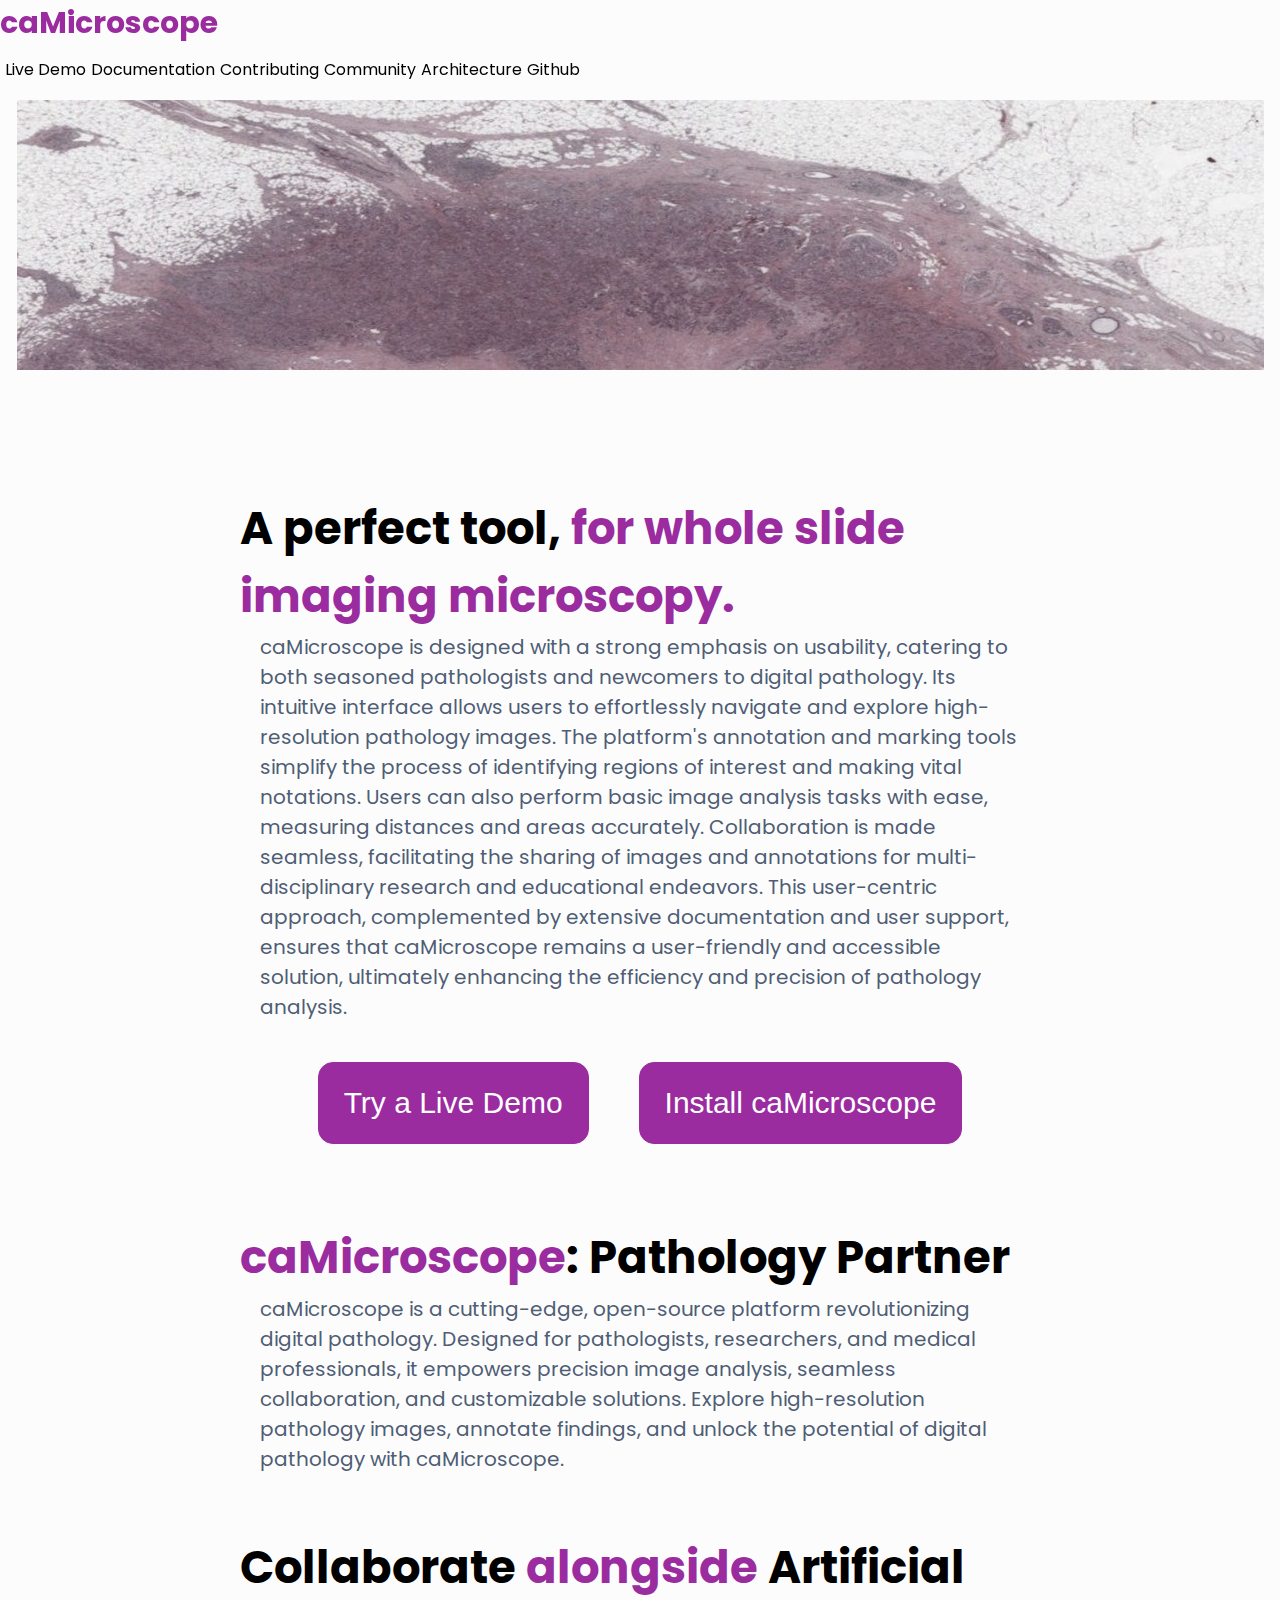
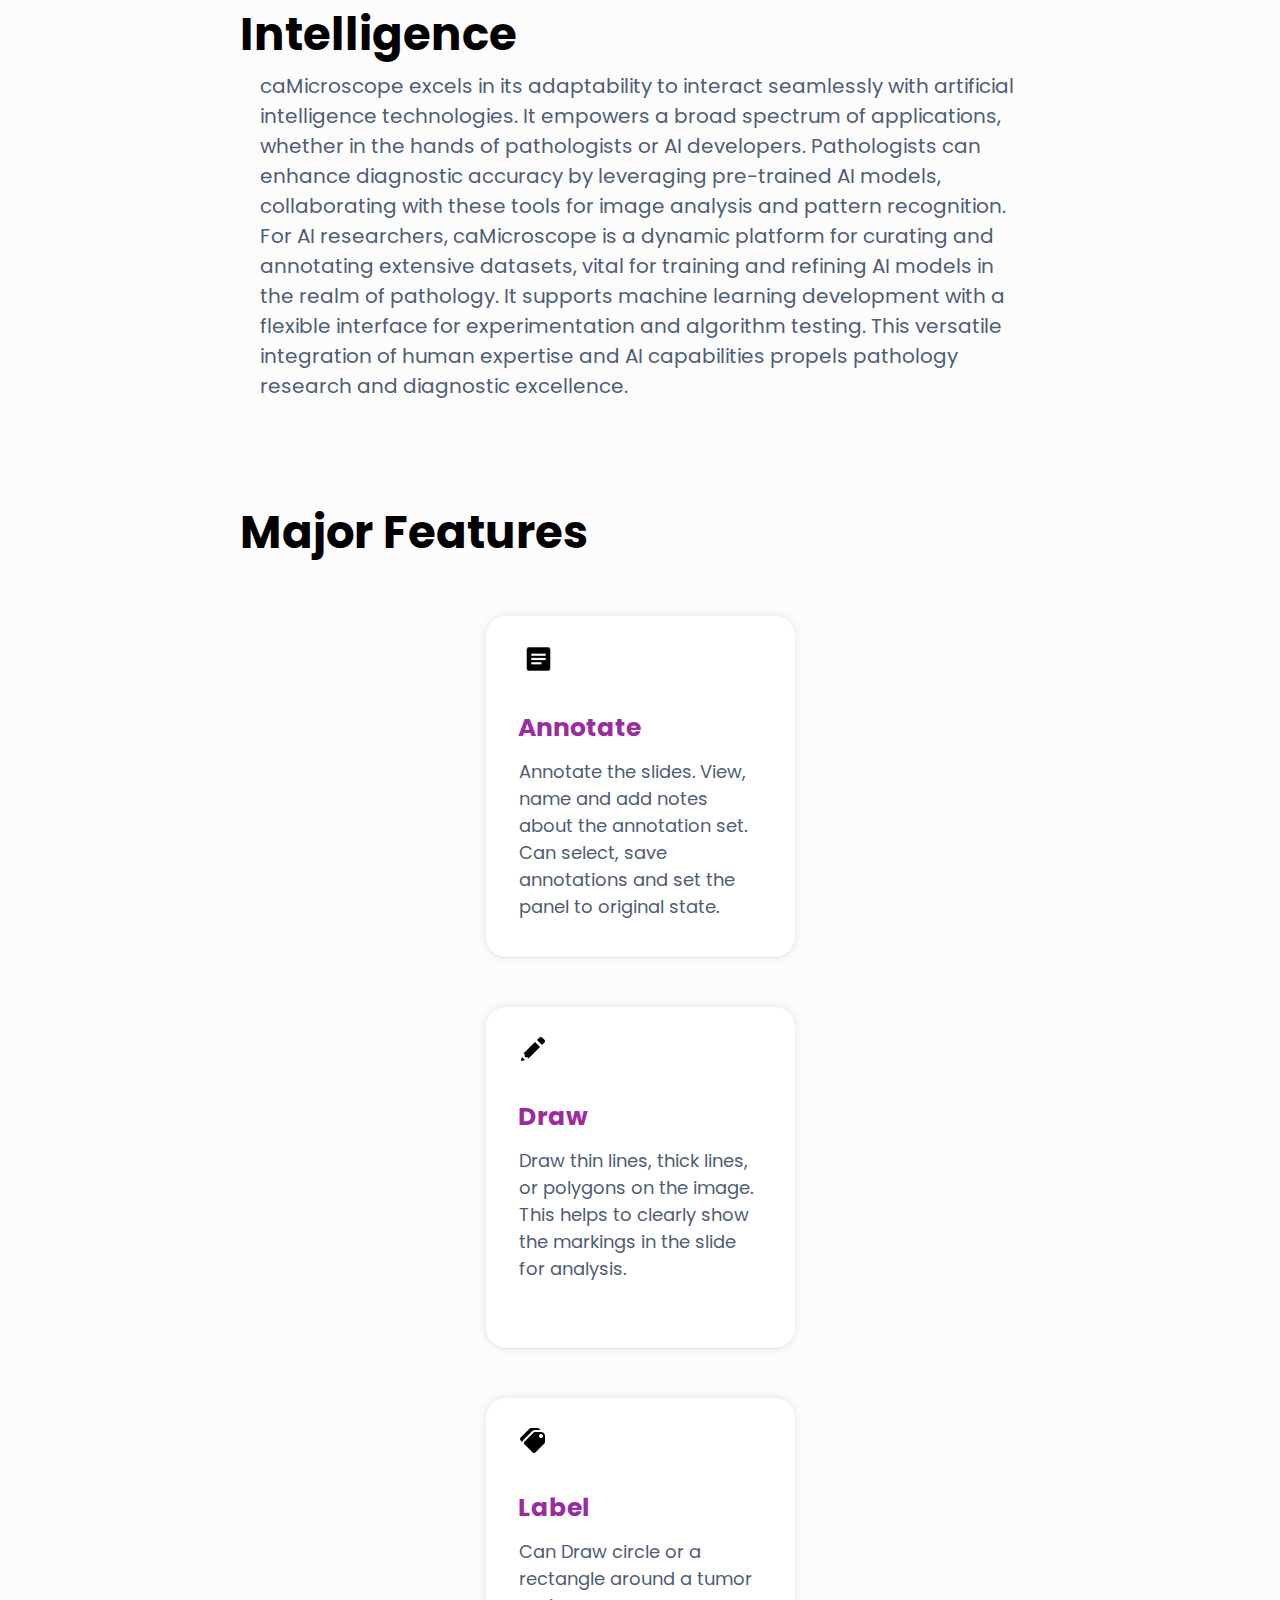
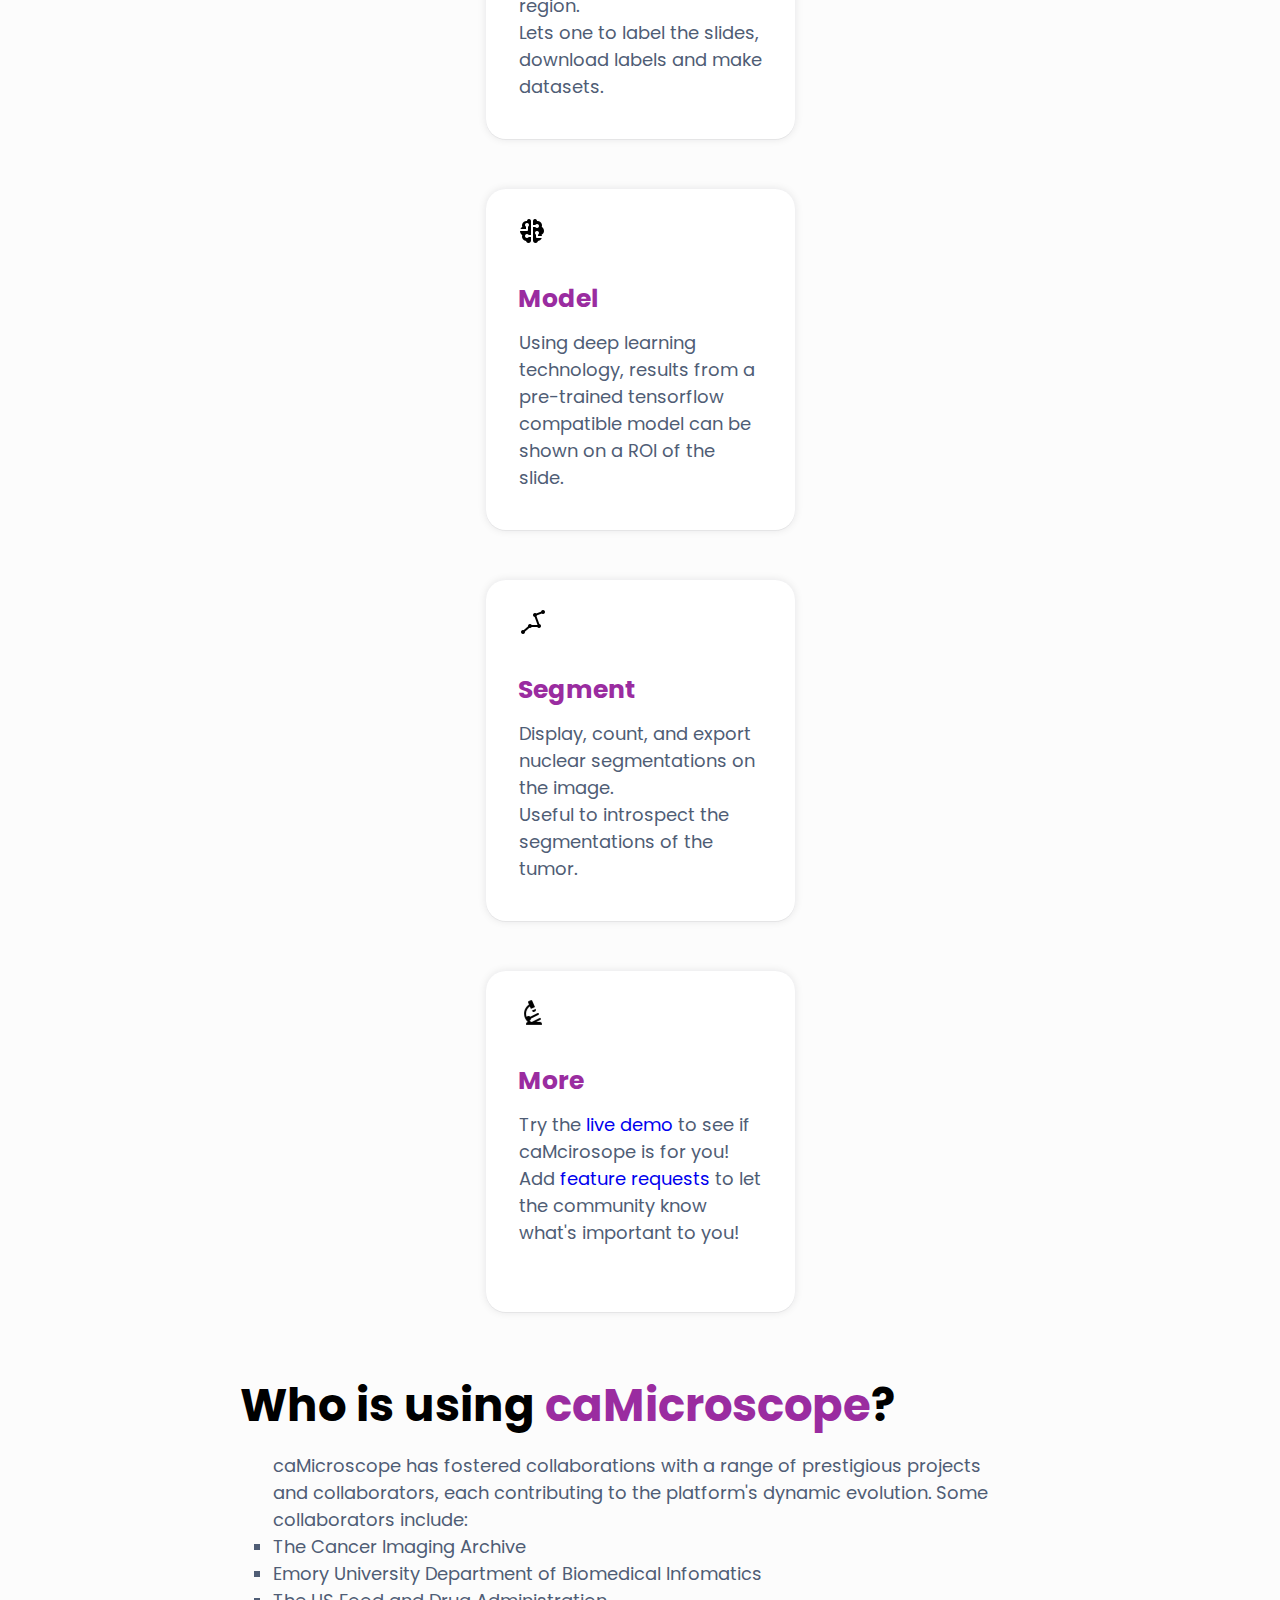
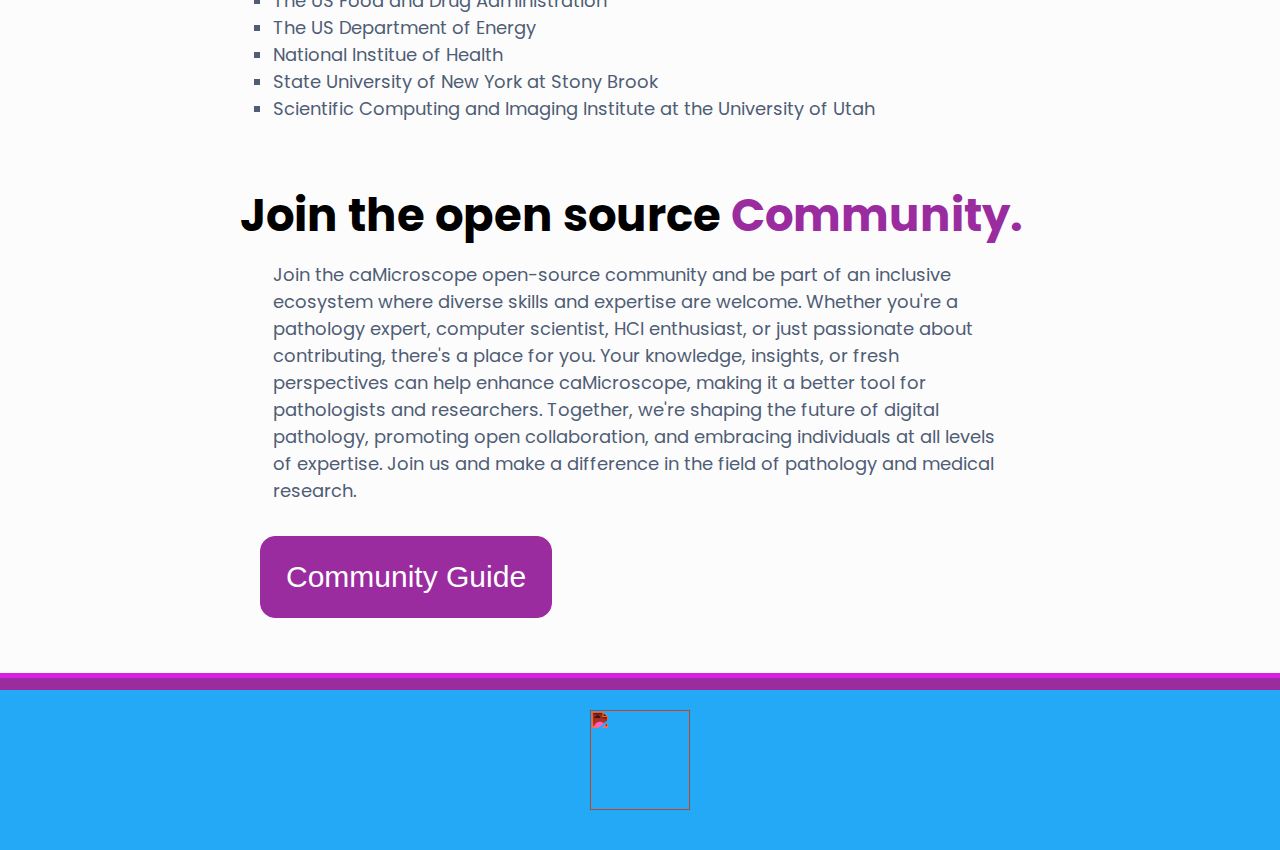
==== commit 7ca23ff1: "Merge b8205fd1cb64cacd7f4b97b94c1ec34d9c63d700 into d274df1644054d86d71c343870b3d2aa302d00f8" ====
--- a/index.html
+++ b/index.html
@@ -95,16 +95,16 @@
       </nav>
       <img
         src="img/banner1.jpg"
-        class="img-fluid banner__image__center"
+        class="img-fluid banner_image_center"
         alt="Responsive image"
       />
 
-      <div class="section__header__main" id="features">
+      <div class="section_header_main" id="features">
         <p>
           A perfect tool,
           <span class="logo__color">for whole slide imaging microscopy.</span>
         </p>
-        <p class="section__content__main">
+        <p class="section_content_main">
           caMicroscope is designed with a strong emphasis on usability, catering
           to both seasoned pathologists and newcomers to digital pathology. Its
           intuitive interface allows users to effortlessly navigate and explore
@@ -120,24 +120,19 @@
           precision of pathology analysis.
         </p>
 
-        <div class="button">
-          <a
-            href="https://wolf.cci.emory.edu/camic_org/apps/viewer/viewer.html?slideId=6452b9c306fce90019f5f447"
-            target="_blank"
-          >
-            <button class="section__button__colored">Try a Live Demo</button>
+        <div class="button-container">
+          <a href="https://wolf.cci.emory.edu/camic_org/apps/viewer/viewer.html?slideId=6452b9c306fce90019f5f447" target="_blank">
+            <button class="section_button_colored">Try a Live Demo</button>
           </a>
           <a href="https://github.com/camicroscope/distro" target="_blank">
-            <button class="section__button__colored">
-              Install caMicroscope
-            </button>
+            <button class="section_button_colored">Install caMicroscope</button>
           </a>
         </div>
-
-      </div>
-      <div class="section__header__main">
+        
+      </div>
+      <div class="section_header_main">
         <p><span class="logo__color">caMicroscope</span>: Pathology Partner</p>
-        <p class="section__content__main">
+        <p class="section_content_main">
           caMicroscope is a cutting-edge, open-source platform revolutionizing
           digital pathology. Designed for pathologists, researchers, and medical
           professionals, it empowers precision image analysis, seamless
@@ -146,12 +141,12 @@
           digital pathology with caMicroscope.
         </p>
       </div>
-      <div class="section__header__main" id="ai">
+      <div class="section_header_main" id="ai">
         <p>
           Collaborate
           <span class="logo__color">alongside</span> Artificial Intelligence
         </p>
-        <p class="section__content__main">
+        <p class="section_content_main">
           caMicroscope excels in its adaptability to interact seamlessly with
           artificial intelligence technologies. It empowers a broad spectrum of
           applications, whether in the hands of pathologists or AI developers.
@@ -168,14 +163,14 @@
       </div>
 
       <div style="margin-top: 98px">
-        <div class="section__header__main" id="features">Major Features</div>
+        <div class="section_header_main" id="features">Major Features</div>
         <div class="container">
           <div class="row">
             <div class="col-lg-4 col-sm-12 col-md-6">
-              <div class="section__card__outline">
-                <img src="img/document.svg" class="section__card__icon" />
-                <div class="section__card__header">Annotate</div>
-                <div class="section__card__content">
+              <div class="section_card_outline">
+                <img src="img/document.svg" class="section_card_icon" />
+                <div class="section_card_header">Annotate</div>
+                <div class="section_card_content">
                   <p>
                     Annotate the slides. View, name and add notes about the
                     annotation set.
@@ -188,10 +183,10 @@
               </div>
             </div>
             <div class="col-lg-4 col-sm-12 col-md-6">
-              <div class="section__card__outline">
-                <img src="img/Edit.svg" class="section__card__icon" />
-                <div class="section__card__header">Draw</div>
-                <div class="section__card__content">
+              <div class="section_card_outline">
+                <img src="img/Edit.svg" class="section_card_icon" />
+                <div class="section_card_header">Draw</div>
+                <div class="section_card_content">
                   <p>Draw thin lines, thick lines, or polygons on the image.</p>
                   <p>
                     This helps to clearly show the markings in the slide for
@@ -202,10 +197,10 @@
             </div>
 
             <div class="col-lg-4 col-sm-12 col-md-6">
-              <div class="section__card__outline">
-                <img src="img/Tags.svg" class="section__card__icon" />
-                <div class="section__card__header">Label</div>
-                <div class="section__card__content">
+              <div class="section_card_outline">
+                <img src="img/Tags.svg" class="section_card_icon" />
+                <div class="section_card_header">Label</div>
+                <div class="section_card_content">
                   <p>Can Draw circle or a rectangle around a tumor region.</p>
                   <p>
                     Lets one to label the slides, download labels and make
@@ -215,10 +210,10 @@
               </div>
             </div>
             <div class="col-lg-4 col-sm-12 col-md-6">
-              <div class="section__card__outline">
-                <img src="img/AI.svg" class="section__card__icon" />
-                <div class="section__card__header">Model</div>
-                <div class="section__card__content">
+              <div class="section_card_outline">
+                <img src="img/AI.svg" class="section_card_icon" />
+                <div class="section_card_header">Model</div>
+                <div class="section_card_content">
                   <p>
                     Using deep learning technology, results from a pre-trained
                     tensorflow compatible model can be shown on a ROI of the
@@ -228,10 +223,10 @@
               </div>
             </div>
             <div class="col-lg-4 col-sm-12 col-md-6">
-              <div class="section__card__outline">
-                <img src="img/Polyline.svg" class="section__card__icon" />
-                <div class="section__card__header">Segment</div>
-                <div class="section__card__content">
+              <div class="section_card_outline">
+                <img src="img/Polyline.svg" class="section_card_icon" />
+                <div class="section_card_header">Segment</div>
+                <div class="section_card_content">
                   <p>
                     Display, count, and export nuclear segmentations on the
                     image.
@@ -241,14 +236,14 @@
               </div>
             </div>
             <div class="col-lg-4 col-sm-12 col-md-6">
-              <div class="section__card__outline">
+              <div class="section_card_outline">
                 <img
                   src="img/Microscope.svg"
                   style="width: 30px; height: 30px"
-                  class="section__card__icon"
+                  class="section_card_icon"
                 />
-                <div class="section__card__header">More</div>
-                <div class="section__card__content">
+                <div class="section_card_header">More</div>
+                <div class="section_card_content">
                   <p>
                     Try the
                     <a
@@ -273,9 +268,9 @@
           </div>
         </div>
       </div>
-      <div class="section__header__main">
+      <div class="section_header_main">
         <div>Who is using <span class="logo__color">caMicroscope</span>?</div>
-        <div class="section__card__content">
+        <div class="section_card_content">
           <p>
             caMicroscope has fostered collaborations with a range of prestigious
             projects and collaborators, each contributing to the platform's
@@ -295,11 +290,11 @@
           </ul>
         </div>
       </div>
-      <div class="section__header__main">
+      <div class="section_header_main">
         <div>
           Join the open source <span class="logo__color">Community.</span>
         </div>
-        <div class="section__card__content">
+        <div class="section_card_content">
           <p>
             Join the caMicroscope open-source community and be part of an
             inclusive ecosystem where diverse skills and expertise are welcome.
@@ -315,7 +310,7 @@
         </div>
         <div style="margin-top: 12px">
           <a href="./community.html">
-            <button class="section__button__colored">Community Guide</button>
+            <button class="section_button_colored">Community Guide</button>
           </a>
         </div>
       </div>
@@ -331,9 +326,9 @@
           style="width: 100px; height: 100px"
         />
       </div>
-      <div class="footer__content__copyright"></div>
+      <div class="footer_content_copyright"></div>
     </div>
     <script src="/js/navbar-responsive.js"></script>
     <script src="/js/footer.js"></script>
   </body>
-</html>
+</html>--- a/css/style.css
+++ b/css/style.css
@@ -17,13 +17,8 @@
 a:hover {
   text-decoration: none;
 }
-.button{
-  display: flex;
-  flex-direction: column;
-
-}
+
 button:hover {
-
   cursor: pointer;
 }
 
@@ -86,17 +81,17 @@
   text-decoration: none;
 }
 
-.section__header__main {
+.section_header_main {
   max-width: 800px;
   margin: 0 auto;
-  margin-top: 90px;
+  margin-top: 60px;
   font-size: 45px;
   font-weight: 700;
   line-height: 67.5px;
   margin-bottom: 10px;
 }
 
-.section__content__main {
+.section_content_main {
   margin: 0 20px;
   margin-top: 2px;
   font-weight: 400;
@@ -106,10 +101,10 @@
   margin-bottom: 20px;
 }
 
-.section__button__colored {
+.section_button_colored {
   background-color: #9a2ca0;
   font-weight: 500;
-  font-size: 1.5rem;
+  font-size: 30px;
   line-height: 30px;
   border-radius: 15px;
   margin: 20px;
@@ -119,29 +114,29 @@
 }
 
 
-.section__button__colored:hover {
+.section_button_colored:hover {
   background-color: #d720e1 !important;
 }
 
 
-.section__button__text {
+.section_button_text {
   font-weight: 500;
   color: #4f5d75;
-  font-size: 2.0rem;
+  font-size: 20px;
   line-height: 30px;
   background-color: white;
   border: none;
   margin-left: 22px;
 }
 
-.banner__image__center {
+.banner_image_center {
   display: block;
   margin: 0 auto;
   padding-top: 20px;
   margin-bottom: 125px;
 }
 
-.section__card__outline {
+.section_card_outline {
   width: 309px;
   border-radius: 20px;
   /* box-shadow: 3px 3px 4px rgba(0, 0, 0, 0.1); */
@@ -156,17 +151,17 @@
   transition: 0.2s ease-in-out;
 }
 
-.section__card__outline:hover{
+.section_card_outline:hover{
   transform: scale(1.10);
   transition: 0.2s ease-in-out;
 }
 
-.section__card__icon {
+.section_card_icon {
   text-align: center;
   margin: 27px 32px;
 }
 
-.section__card__header {
+.section_card_header {
   font-weight: bold;
   font-size: 25px;
   line-height: 37px;
@@ -174,7 +169,7 @@
   margin: 0 32px;
 }
 
-.section__card__content {
+.section_card_content {
   margin: 12px 33px;
   font-family: Poppins;
   font-style: normal;
@@ -185,7 +180,7 @@
   color: #4f5d75;
 }
 
-.section__card__outline__none {
+.section_cardoutline_none {
   width: 309px;
   border-radius: 20px;
   height: 341px;
@@ -193,7 +188,7 @@
   margin-top: 40px;
 }
 
-.section__card__outline__none__header {
+.section_cardoutlinenone_header {
   font-family: Poppins;
   font-style: normal;
   font-weight: normal;
@@ -204,7 +199,7 @@
   color: #000000;
 }
 
-.section__card__outline__none__content {
+.section_cardoutlinenone_content {
   font-family: Poppins;
   font-style: normal;
   font-weight: normal;
@@ -233,7 +228,7 @@
   color: white;
 }
 
-.footer__content__copyright {
+.footer_content_copyright {
   font-family: Poppins;
   font-style: normal;
   font-weight: bold;
@@ -327,4 +322,11 @@
 
 .regular_list{
   font-size: 14px;
+}
+
+.button-container {
+  display: flex;
+  gap: 10px;
+  justify-content: center;
+  align-items: center;
 }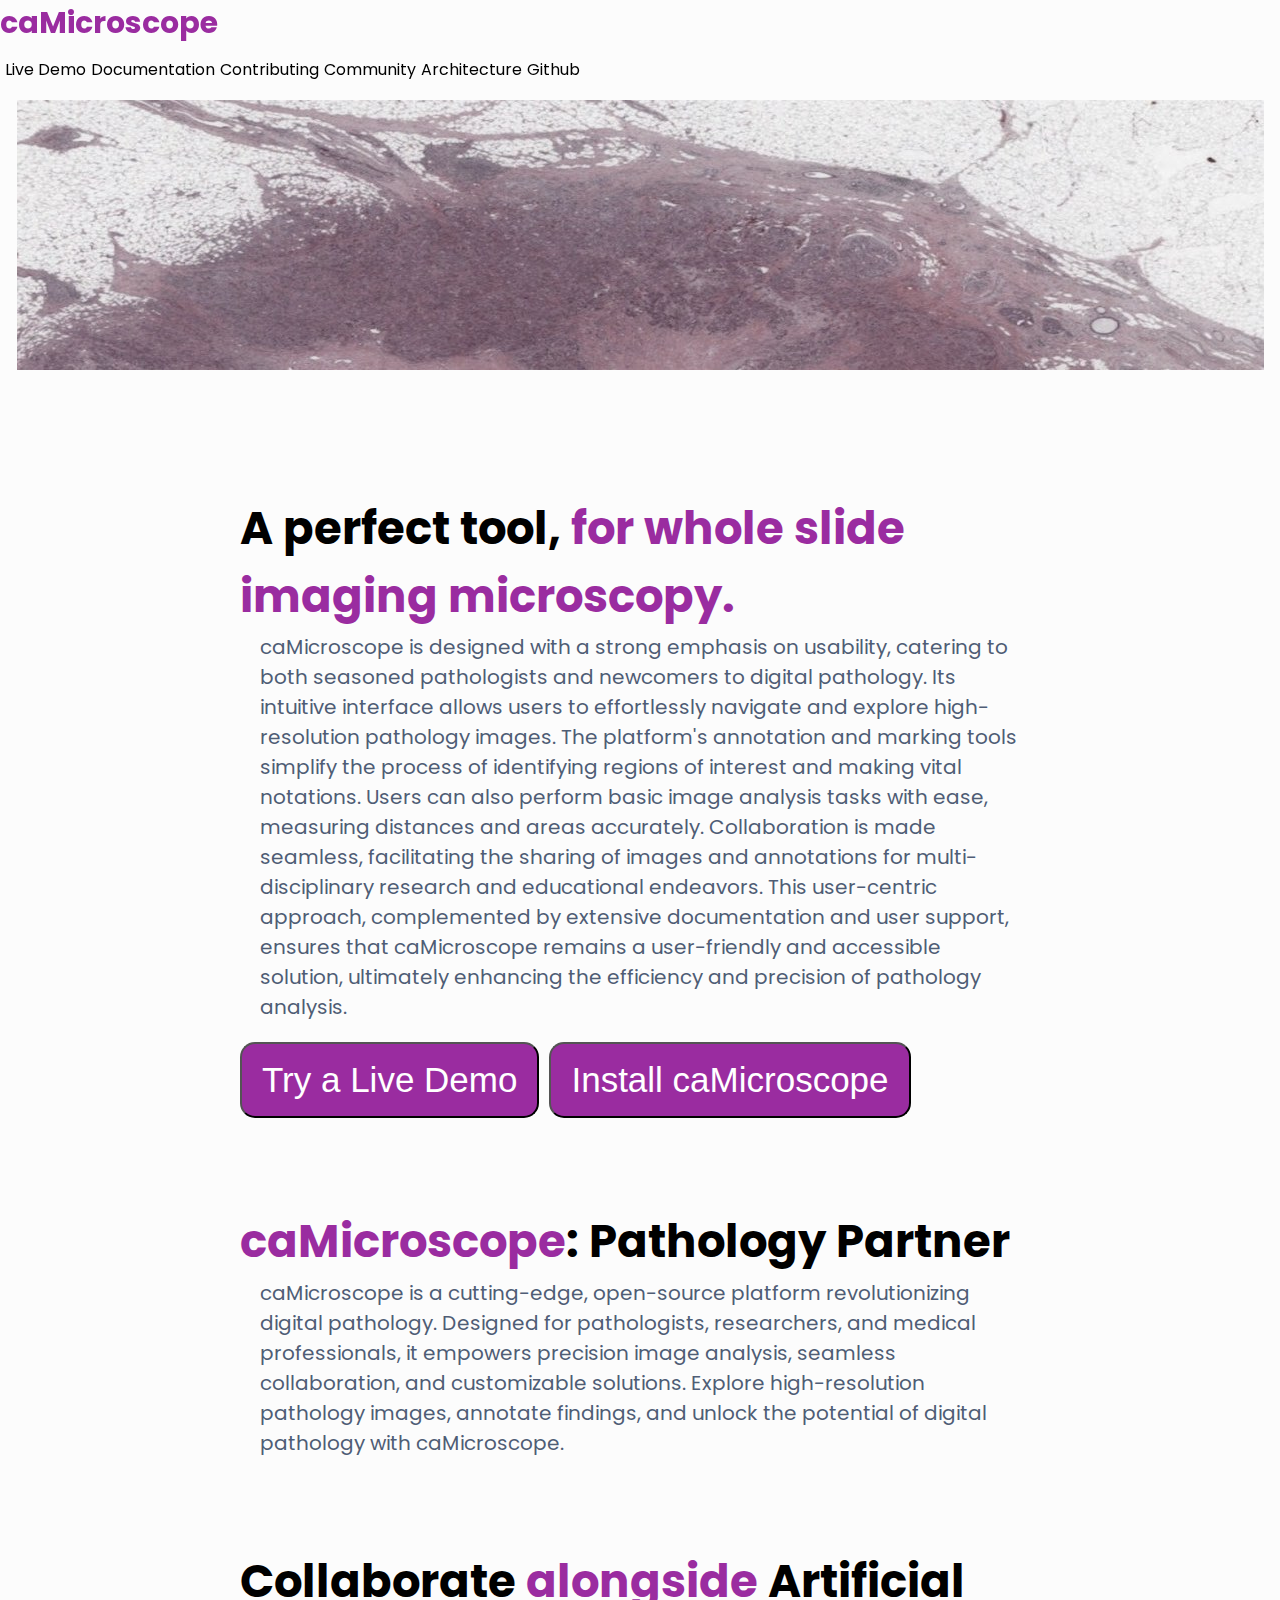
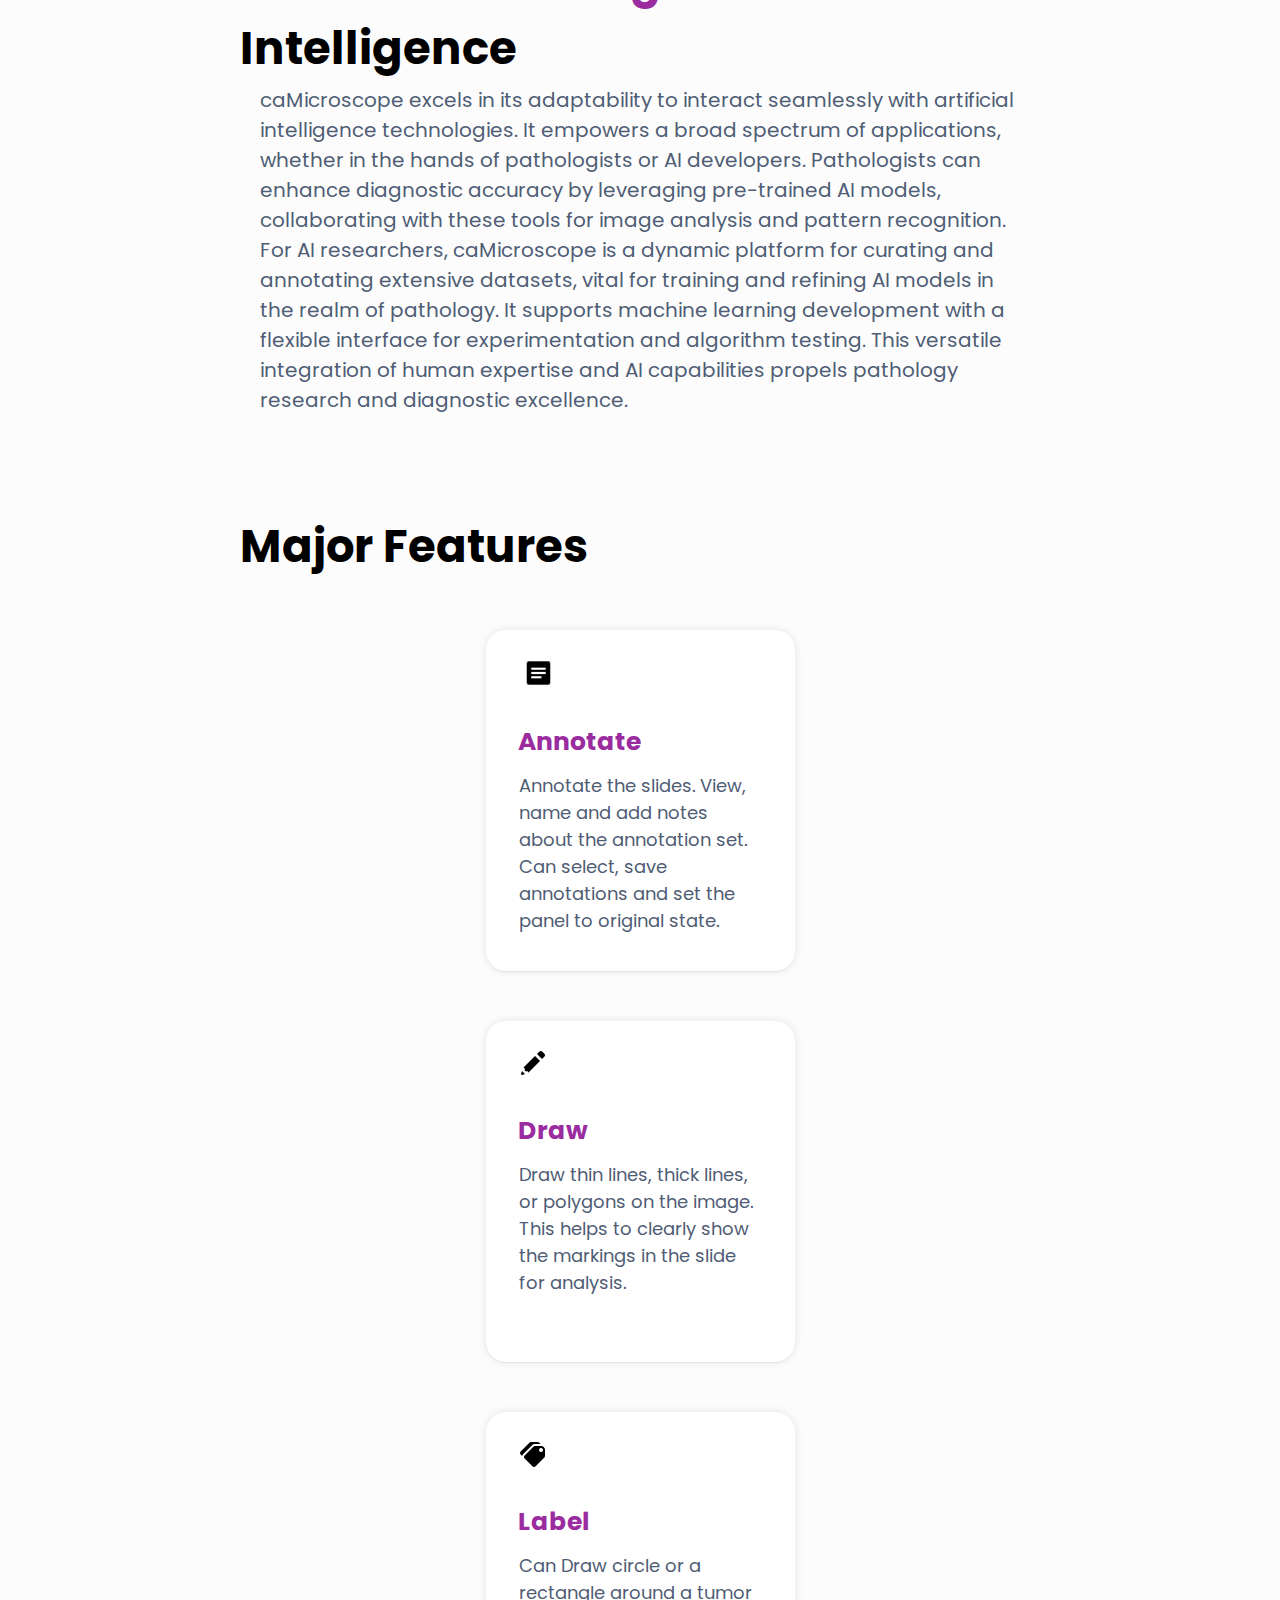
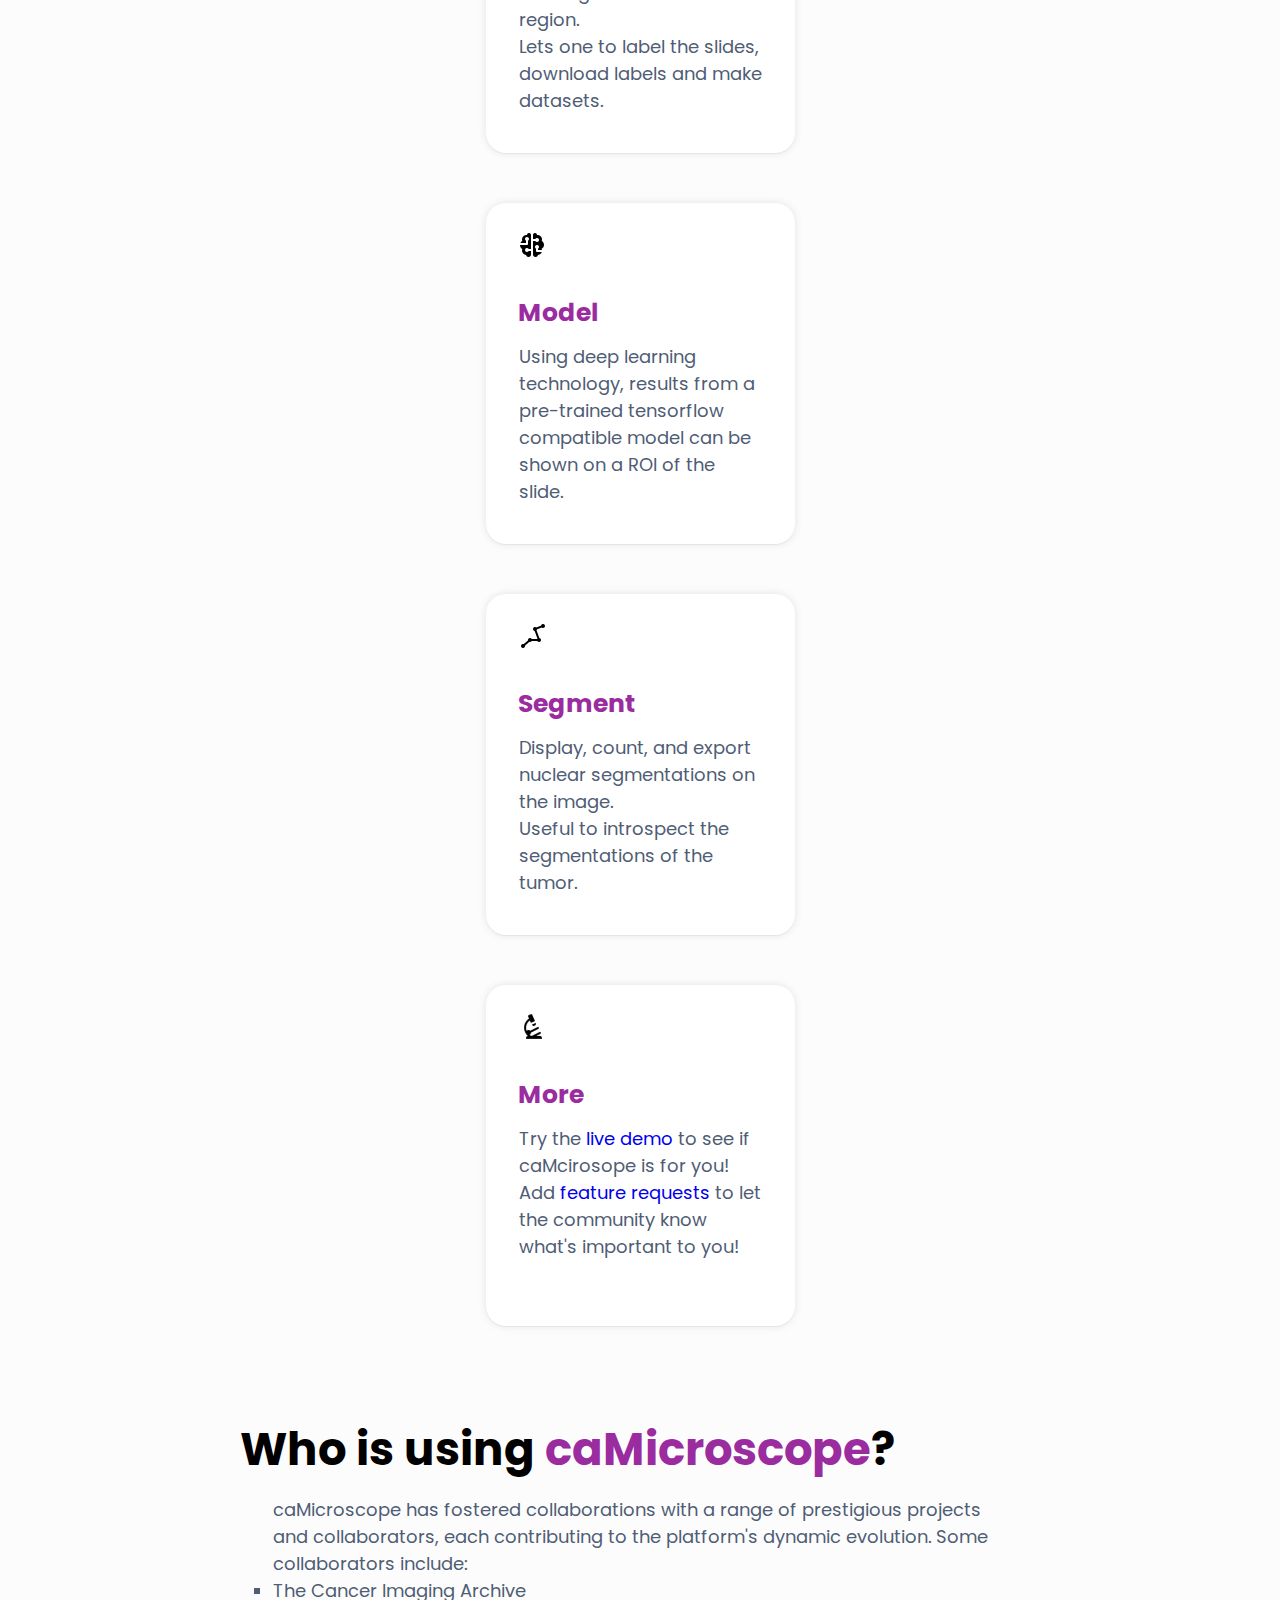
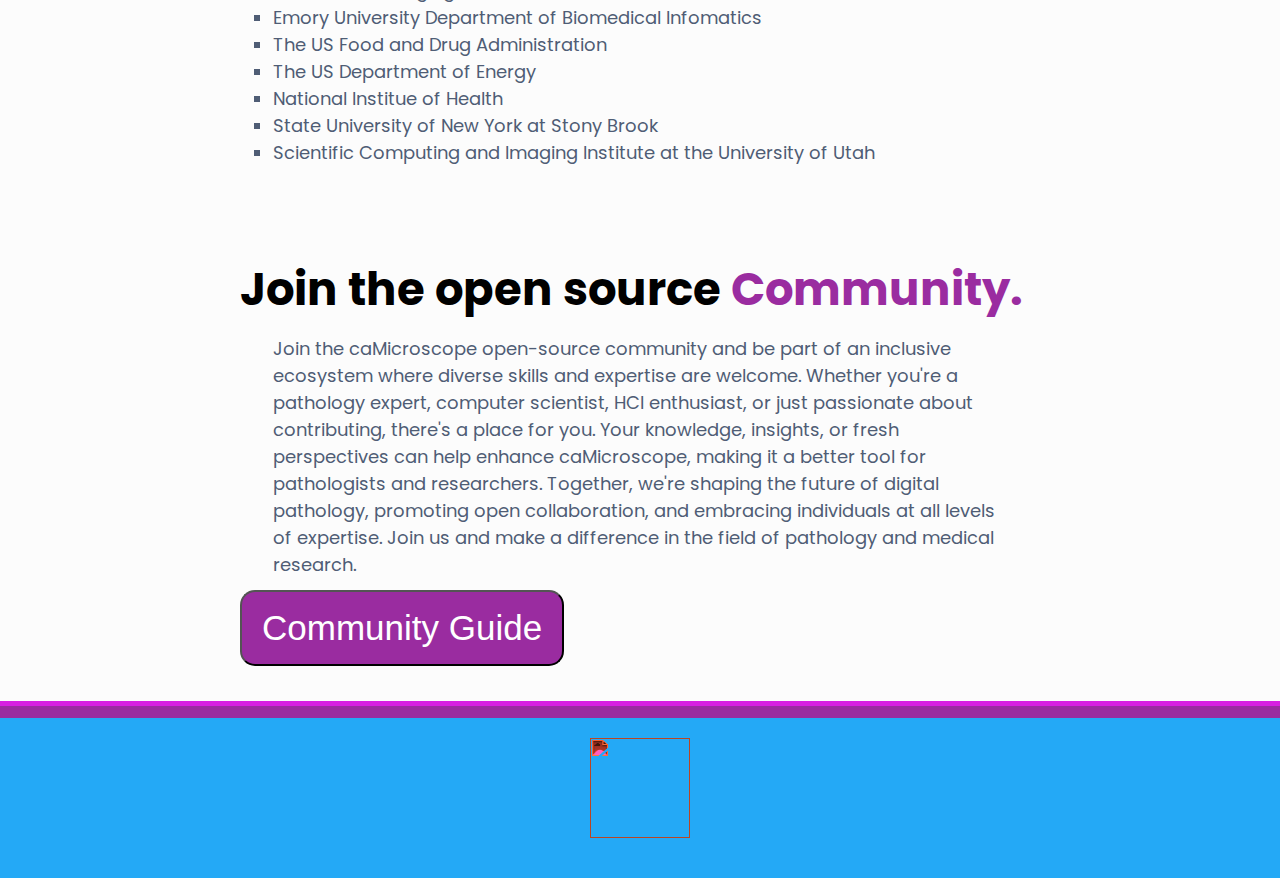
==== commit cd4c3733: "Merge pull request #36 from MrunalKashid02/MrunalKashid02/issue#35" ====
--- a/index.html
+++ b/index.html
@@ -54,281 +54,227 @@
 
   <body style="background-color: #fcfcfc">
     <div class="main-conatiner">
-      <nav class="navbar">
-        <div class="container">
-          <a href="#" class="nav-logo logo__color">caMicroscope</a>
-          <ul class="nav-menu">
-            <li class="nav-item">
-              <a
-                href="https://wolf.cci.emory.edu/camic_org/apps/viewer/viewer.html?slideId=6452b9c306fce90019f5f447"
-                target="_blank"
-                class="nav-link"
-                >Live Demo</a
-              >
-            </li>
-            <li class="nav-item">
-              <a href="http://camicroscope.github.io/docs" class="nav-link"
-                >Documentation</a
-              >
-            </li>
-            <li class="nav-item">
-              <a href="./contributing.html" class="nav-link">Contributing</a>
-            </li>
-            <li class="nav-item">
-              <a href="./community.html" class="nav-link">Community</a>
-            </li>
-            <li class="nav-item">
-              <a href="./architecture.html" class="nav-link">Architecture</a>
-            </li>
-            <li class="nav-item">
-              <a href="https://github.com/caMicroscope" class="nav-link"
-                >Github</a
-              >
-            </li>
-          </ul>
-          <div class="hamburger">
-            <span class="bar"></span>
-            <span class="bar"></span>
-            <span class="bar"></span>
-          </div>
+    <nav class="navbar">
+      <div class="container">
+        <a href="#" class="nav-logo logo__color">caMicroscope</a>
+        <ul class="nav-menu">
+          <li class="nav-item">
+            <a href="https://wolf.cci.emory.edu/camic_org/apps/viewer/viewer.html?slideId=6452b9c306fce90019f5f447" target="_blank" class="nav-link">Live Demo</a>
+          </li>
+          <li class="nav-item">
+            <a href="http://camicroscope.github.io/docs" class="nav-link">Documentation</a>
+          </li>
+          <li class="nav-item">
+            <a href="./contributing.html" class="nav-link">Contributing</a>
+          </li>
+          <li class="nav-item">
+            <a href="./community.html" class="nav-link">Community</a>
+          </li>
+          <li class="nav-item">
+            <a href="./architecture.html" class="nav-link">Architecture</a>
+          </li>
+          <li class="nav-item">
+            <a
+              href="https://github.com/caMicroscope"
+              class="nav-link"
+              >Github</a
+            >
+          </li>
+        </ul>
+        <div class="hamburger">
+          <span class="bar"></span>
+          <span class="bar"></span>
+          <span class="bar"></span>
         </div>
-      </nav>
-      <img
-        src="img/banner1.jpg"
-        class="img-fluid banner_image_center"
-        alt="Responsive image"
-      />
-
-      <div class="section_header_main" id="features">
-        <p>
-          A perfect tool,
-          <span class="logo__color">for whole slide imaging microscopy.</span>
-        </p>
-        <p class="section_content_main">
-          caMicroscope is designed with a strong emphasis on usability, catering
-          to both seasoned pathologists and newcomers to digital pathology. Its
-          intuitive interface allows users to effortlessly navigate and explore
-          high-resolution pathology images. The platform's annotation and
-          marking tools simplify the process of identifying regions of interest
-          and making vital notations. Users can also perform basic image
-          analysis tasks with ease, measuring distances and areas accurately.
-          Collaboration is made seamless, facilitating the sharing of images and
-          annotations for multi-disciplinary research and educational endeavors.
-          This user-centric approach, complemented by extensive documentation
-          and user support, ensures that caMicroscope remains a user-friendly
-          and accessible solution, ultimately enhancing the efficiency and
-          precision of pathology analysis.
-        </p>
-
-        <div class="button-container">
-          <a href="https://wolf.cci.emory.edu/camic_org/apps/viewer/viewer.html?slideId=6452b9c306fce90019f5f447" target="_blank">
-            <button class="section_button_colored">Try a Live Demo</button>
-          </a>
-          <a href="https://github.com/camicroscope/distro" target="_blank">
-            <button class="section_button_colored">Install caMicroscope</button>
-          </a>
-        </div>
-        
-      </div>
-      <div class="section_header_main">
-        <p><span class="logo__color">caMicroscope</span>: Pathology Partner</p>
-        <p class="section_content_main">
-          caMicroscope is a cutting-edge, open-source platform revolutionizing
-          digital pathology. Designed for pathologists, researchers, and medical
-          professionals, it empowers precision image analysis, seamless
-          collaboration, and customizable solutions. Explore high-resolution
-          pathology images, annotate findings, and unlock the potential of
-          digital pathology with caMicroscope.
-        </p>
-      </div>
-      <div class="section_header_main" id="ai">
+      </div>
+    </nav>
+    <img
+      src="img/banner1.jpg"
+      class="img-fluid banner__image__center"
+      alt="Responsive image"
+    />
+
+    <div class="section__header__main" id="features">
+      <p>
+        A perfect tool,
+        <span class="logo__color">for whole slide imaging microscopy.</span>
+      </p>
+      <p class="section__content__main">
+        caMicroscope is designed with a strong emphasis on usability, catering to both seasoned pathologists and newcomers to digital pathology.
+        Its intuitive interface allows users to effortlessly navigate and explore high-resolution pathology images.
+        The platform's annotation and marking tools simplify the process of identifying regions of interest and making vital notations.
+        Users can also perform basic image analysis tasks with ease, measuring distances and areas accurately. Collaboration is made seamless,
+        facilitating the sharing of images and annotations for multi-disciplinary research and educational endeavors. This user-centric approach,
+        complemented by extensive documentation and user support, ensures that caMicroscope remains a user-friendly and accessible solution, ultimately enhancing the efficiency and precision of pathology analysis.
+      </p>
+
+      <a
+      href="https://wolf.cci.emory.edu/camic_org/apps/viewer/viewer.html?slideId=6452b9c306fce90019f5f447"
+      target="_blank"
+    >
+      <button class="section__button__colored">Try a Live Demo</button>
+    </a>
+      <a 
+      href="https://github.com/camicroscope/distro" target="_blank"
+    >
+      <button class="section__button__colored">Install caMicroscope</button>
+    </a>
+    </div>
+    <div class="section__header__main">
+      <p>
+        <span class="logo__color">caMicroscope</span>: Pathology Partner
+      </p>
+      <p class="section__content__main">
+        caMicroscope is a cutting-edge, open-source platform revolutionizing digital pathology. Designed for pathologists, researchers, and medical professionals, it empowers precision image analysis, seamless collaboration, and customizable solutions. Explore high-resolution pathology images, annotate findings, and unlock the potential of digital pathology with caMicroscope.
+      </p>
+
+    </div>
+    <div class="section__header__main" id="ai">
         <p>
           Collaborate
           <span class="logo__color">alongside</span> Artificial Intelligence
         </p>
-        <p class="section_content_main">
-          caMicroscope excels in its adaptability to interact seamlessly with
-          artificial intelligence technologies. It empowers a broad spectrum of
-          applications, whether in the hands of pathologists or AI developers.
-          Pathologists can enhance diagnostic accuracy by leveraging pre-trained
-          AI models, collaborating with these tools for image analysis and
-          pattern recognition. For AI researchers, caMicroscope is a dynamic
-          platform for curating and annotating extensive datasets, vital for
-          training and refining AI models in the realm of pathology. It supports
-          machine learning development with a flexible interface for
-          experimentation and algorithm testing. This versatile integration of
-          human expertise and AI capabilities propels pathology research and
-          diagnostic excellence.
-        </p>
-      </div>
-
-      <div style="margin-top: 98px">
-        <div class="section_header_main" id="features">Major Features</div>
-        <div class="container">
-          <div class="row">
-            <div class="col-lg-4 col-sm-12 col-md-6">
-              <div class="section_card_outline">
-                <img src="img/document.svg" class="section_card_icon" />
-                <div class="section_card_header">Annotate</div>
-                <div class="section_card_content">
-                  <p>
-                    Annotate the slides. View, name and add notes about the
-                    annotation set.
-                  </p>
-                  <p>
-                    Can select, save annotations and set the panel to original
-                    state.
-                  </p>
-                </div>
-              </div>
-            </div>
-            <div class="col-lg-4 col-sm-12 col-md-6">
-              <div class="section_card_outline">
-                <img src="img/Edit.svg" class="section_card_icon" />
-                <div class="section_card_header">Draw</div>
-                <div class="section_card_content">
-                  <p>Draw thin lines, thick lines, or polygons on the image.</p>
-                  <p>
-                    This helps to clearly show the markings in the slide for
-                    analysis.
-                  </p>
-                </div>
-              </div>
-            </div>
-
-            <div class="col-lg-4 col-sm-12 col-md-6">
-              <div class="section_card_outline">
-                <img src="img/Tags.svg" class="section_card_icon" />
-                <div class="section_card_header">Label</div>
-                <div class="section_card_content">
-                  <p>Can Draw circle or a rectangle around a tumor region.</p>
-                  <p>
-                    Lets one to label the slides, download labels and make
-                    datasets.
-                  </p>
-                </div>
-              </div>
-            </div>
-            <div class="col-lg-4 col-sm-12 col-md-6">
-              <div class="section_card_outline">
-                <img src="img/AI.svg" class="section_card_icon" />
-                <div class="section_card_header">Model</div>
-                <div class="section_card_content">
-                  <p>
-                    Using deep learning technology, results from a pre-trained
-                    tensorflow compatible model can be shown on a ROI of the
-                    slide.
-                  </p>
-                </div>
-              </div>
-            </div>
-            <div class="col-lg-4 col-sm-12 col-md-6">
-              <div class="section_card_outline">
-                <img src="img/Polyline.svg" class="section_card_icon" />
-                <div class="section_card_header">Segment</div>
-                <div class="section_card_content">
-                  <p>
-                    Display, count, and export nuclear segmentations on the
-                    image.
-                  </p>
-                  <p>Useful to introspect the segmentations of the tumor.</p>
-                </div>
-              </div>
-            </div>
-            <div class="col-lg-4 col-sm-12 col-md-6">
-              <div class="section_card_outline">
-                <img
-                  src="img/Microscope.svg"
-                  style="width: 30px; height: 30px"
-                  class="section_card_icon"
-                />
-                <div class="section_card_header">More</div>
-                <div class="section_card_content">
-                  <p>
-                    Try the
-                    <a
-                      href="https://wolf.cci.emory.edu/camic_org/apps/viewer/viewer.html?slideId=6452b9c306fce90019f5f447"
-                      target="_blank"
-                      >live demo</a
-                    >
-                    to see if caMcirosope is for you!
-                  </p>
-                  <p>
-                    Add
-                    <a
-                      href="https://github.com/camicroscope/caMicroscope/issues"
-                      target="_blank"
-                      >feature requests</a
-                    >
-                    to let the community know what's important to you!
-                  </p>
-                </div>
+      <p class="section__content__main">
+        caMicroscope excels in its adaptability to interact seamlessly with artificial intelligence technologies. It empowers a broad spectrum of applications, whether in the hands of pathologists or AI developers.
+        Pathologists can enhance diagnostic accuracy by leveraging pre-trained AI models, collaborating with these tools for image analysis and pattern recognition.
+        For AI researchers, caMicroscope is a dynamic platform for curating and annotating extensive datasets, vital for training and refining AI models in the realm of pathology.
+        It supports machine learning development with a flexible interface for experimentation and algorithm testing.
+        This versatile integration of human expertise and AI capabilities propels pathology research and diagnostic excellence.
+      </p>
+    </div>
+
+    <div style="margin-top: 98px">
+      <div class="section__header__main" id="features">
+      Major Features
+    </div>
+      <div class="container">
+
+        <div class="row">
+          <div class="col-lg-4 col-sm-12 col-md-6">
+            <div class="section__card__outline">
+              <img src="img/document.svg" class="section__card__icon" />
+              <div class="section__card__header">Annotate</div>
+              <div class="section__card__content">
+                <p>
+                  Annotate the slides. View, name and add notes about the
+                  annotation set.
+                </p>
+                <p>
+                  Can select, save annotations and set the panel to original
+                  state.
+                </p>
+              </div>
+            </div>
+          </div>
+          <div class="col-lg-4 col-sm-12 col-md-6">
+            <div class="section__card__outline">
+              <img src="img/Edit.svg" class="section__card__icon" />
+              <div class="section__card__header">Draw</div>
+              <div class="section__card__content">
+                <p>Draw thin lines, thick lines, or polygons on the image.</p>
+                <p>
+                  This helps to clearly show the markings in the slide for
+                  analysis.
+                </p>
+              </div>
+            </div>
+          </div>
+
+          <div class="col-lg-4 col-sm-12 col-md-6">
+            <div class="section__card__outline">
+              <img src="img/Tags.svg" class="section__card__icon" />
+              <div class="section__card__header">Label</div>
+              <div class="section__card__content">
+                <p>Can Draw circle or a rectangle around a tumor region.</p>
+                <p>
+                  Lets one to label the slides, download labels and make datasets.
+                </p>
+              </div>
+            </div>
+          </div>
+          <div class="col-lg-4 col-sm-12 col-md-6">
+            <div class="section__card__outline">
+              <img src="img/AI.svg" class="section__card__icon" />
+              <div class="section__card__header">Model</div>
+              <div class="section__card__content">
+                <p>
+                  Using deep learning technology, results from a pre-trained
+                  tensorflow compatible model can be shown on a ROI of the
+                  slide.
+                </p>
+              </div>
+            </div>
+          </div>
+          <div class="col-lg-4 col-sm-12 col-md-6">
+            <div class="section__card__outline">
+              <img src="img/Polyline.svg" class="section__card__icon" />
+              <div class="section__card__header">Segment</div>
+              <div class="section__card__content">
+                <p>
+                  Display, count, and export nuclear segmentations on the image.
+                </p>
+                <p>Useful to introspect the segmentations of the tumor.</p>
+              </div>
+            </div>
+          </div>
+          <div class="col-lg-4 col-sm-12 col-md-6">
+            <div class="section__card__outline">
+              <img src="img/Microscope.svg"  style="width:30px; height: 30px;" class="section__card__icon"/>
+              <div class="section__card__header">More</div>
+              <div class="section__card__content">
+                <p>Try the <a href="https://wolf.cci.emory.edu/camic_org/apps/viewer/viewer.html?slideId=6452b9c306fce90019f5f447" target="_blank">live demo</a> to see if caMcirosope is for you!</p>
+                <p>Add <a href="https://github.com/camicroscope/caMicroscope/issues" target="_blank">feature requests</a> to let the community know what's important to you!</p>
               </div>
             </div>
           </div>
         </div>
       </div>
-      <div class="section_header_main">
-        <div>Who is using <span class="logo__color">caMicroscope</span>?</div>
-        <div class="section_card_content">
-          <p>
-            caMicroscope has fostered collaborations with a range of prestigious
-            projects and collaborators, each contributing to the platform's
-            dynamic evolution. Some collaborators include:
-          </p>
-          <ul style="list-style-type: square !important">
-            <li>The Cancer Imaging Archive</li>
-            <li>Emory University Department of Biomedical Infomatics</li>
-            <li>The US Food and Drug Administration</li>
-            <li>The US Department of Energy</li>
-            <li>National Institue of Health</li>
-            <li>State University of New York at Stony Brook</li>
-            <li>
-              Scientific Computing and Imaging Institute at the University of
-              Utah
-            </li>
-          </ul>
-        </div>
-      </div>
-      <div class="section_header_main">
-        <div>
-          Join the open source <span class="logo__color">Community.</span>
-        </div>
-        <div class="section_card_content">
-          <p>
-            Join the caMicroscope open-source community and be part of an
-            inclusive ecosystem where diverse skills and expertise are welcome.
-            Whether you're a pathology expert, computer scientist, HCI
-            enthusiast, or just passionate about contributing, there's a place
-            for you. Your knowledge, insights, or fresh perspectives can help
-            enhance caMicroscope, making it a better tool for pathologists and
-            researchers. Together, we're shaping the future of digital
-            pathology, promoting open collaboration, and embracing individuals
-            at all levels of expertise. Join us and make a difference in the
-            field of pathology and medical research.
-          </p>
-        </div>
-        <div style="margin-top: 12px">
-          <a href="./community.html">
-            <button class="section_button_colored">Community Guide</button>
-          </a>
-        </div>
-      </div>
-      <br />
-    </div>
-    <div style="width: 100%; height: 5px; background-color: #d720e1"></div>
-    <div style="width: 100%; height: 12px; background-color: #9a2ca0"></div>
+    </div>
+    <div class="section__header__main">
+
+      <div>Who is using <span class="logo__color">caMicroscope</span>?</div>
+      <div class="section__card__content">
+        <p>caMicroscope has fostered collaborations with a range of prestigious projects and collaborators, each contributing to the platform's dynamic evolution. Some collaborators include:</p>
+        <ul style="list-style-type: square !important;">
+          <li>The Cancer Imaging Archive</li>
+          <li>Emory University Department of Biomedical Infomatics</li>
+          <li>The US Food and Drug Administration</li>
+          <li>The US Department of Energy</li>
+          <li>National Institue of Health</li>
+          <li>State University of New York at Stony Brook</li>
+          <li>Scientific Computing and Imaging Institute at the University of Utah</li>
+        </ul>
+      </div>
+    </div>
+    <div class="section__header__main">
+
+      <div>Join the open source <span class="logo__color">Community.</span></div>
+      <div class="section__card__content">
+      <p>Join the caMicroscope open-source community and be part of an inclusive ecosystem where diverse skills and expertise are welcome.
+        Whether you're a pathology expert, computer scientist, HCI enthusiast, or just passionate about contributing, there's a place for you.
+        Your knowledge, insights, or fresh perspectives can help enhance caMicroscope, making it a better tool for pathologists and researchers.
+        Together, we're shaping the future of digital pathology, promoting open collaboration, and embracing individuals at all levels of expertise.
+        Join us and make a difference in the field of pathology and medical research.</p>
+      </div>
+      <div style="margin-top: 12px">
+        <a
+          href="./community.html"
+        >
+          <button class="section__button__colored">Community Guide</button>
+        </a>
+      </div>
+    </div>
+    <br/>
+    </div>
+    <div style="width:100%; height:5px; background-color:#d720e1"></div>
+    <div style="width:100%; height:12px; background-color:#9a2ca0"></div>
     <div class="footer-container">
       <div class="footer-content">
-        <img
-          src="img/CamicLogo.svg"
-          class="logo"
-          style="width: 100px; height: 100px"
-        />
-      </div>
-      <div class="footer_content_copyright"></div>
+        <img src="img/CamicLogo.svg" class="logo" style="width:100px; height:100px;" />
+      </div>
+      <div class="footer__content__copyright"></div>
     </div>
     <script src="/js/navbar-responsive.js"></script>
     <script src="/js/footer.js"></script>
   </body>
-</html>+</html>
--- a/css/style.css
+++ b/css/style.css
@@ -81,17 +81,17 @@
   text-decoration: none;
 }
 
-.section_header_main {
+.section__header__main {
   max-width: 800px;
   margin: 0 auto;
-  margin-top: 60px;
+  margin-top: 90px;
   font-size: 45px;
   font-weight: 700;
   line-height: 67.5px;
   margin-bottom: 10px;
 }
 
-.section_content_main {
+.section__content__main {
   margin: 0 20px;
   margin-top: 2px;
   font-weight: 400;
@@ -101,25 +101,32 @@
   margin-bottom: 20px;
 }
 
-.section_button_colored {
+.section__button__colored {
   background-color: #9a2ca0;
   font-weight: 500;
-  font-size: 30px;
-  line-height: 30px;
+  font-size: 35px;
+  line-height: 32px;
   border-radius: 15px;
-  margin: 20px;
+  text-align: left;
   color: white;
-  padding: 25px 25px;
-  border: 1px solid #9a2ca0;
-}
-
-
-.section_button_colored:hover {
-  background-color: #d720e1 !important;
-}
-
-
-.section_button_text {
+  padding: 20px;
+  overflow: hidden;
+  position:static;
+}
+ 
+  
+
+.section__button__colored:hover {
+  color:#9a2ca0 !important;
+  background-color: white;
+  background: transparent;
+    border: 1px solid #9a2ca0;
+    transition: all 1s ease;
+    box-shadow: rgba(50, 50, 93, 0.25) 0px 13px 27px -5px, rgba(0, 0, 0, 0.3) 0px 8px 16px -8px;
+}
+
+
+.section__button__text {
   font-weight: 500;
   color: #4f5d75;
   font-size: 20px;
@@ -129,14 +136,14 @@
   margin-left: 22px;
 }
 
-.banner_image_center {
+.banner__image__center {
   display: block;
   margin: 0 auto;
   padding-top: 20px;
   margin-bottom: 125px;
 }
 
-.section_card_outline {
+.section__card__outline {
   width: 309px;
   border-radius: 20px;
   /* box-shadow: 3px 3px 4px rgba(0, 0, 0, 0.1); */
@@ -151,17 +158,17 @@
   transition: 0.2s ease-in-out;
 }
 
-.section_card_outline:hover{
+.section__card__outline:hover{
   transform: scale(1.10);
   transition: 0.2s ease-in-out;
 }
 
-.section_card_icon {
+.section__card__icon {
   text-align: center;
   margin: 27px 32px;
 }
 
-.section_card_header {
+.section__card__header {
   font-weight: bold;
   font-size: 25px;
   line-height: 37px;
@@ -169,7 +176,7 @@
   margin: 0 32px;
 }
 
-.section_card_content {
+.section__card__content {
   margin: 12px 33px;
   font-family: Poppins;
   font-style: normal;
@@ -180,7 +187,7 @@
   color: #4f5d75;
 }
 
-.section_cardoutline_none {
+.section__card__outline__none {
   width: 309px;
   border-radius: 20px;
   height: 341px;
@@ -188,7 +195,7 @@
   margin-top: 40px;
 }
 
-.section_cardoutlinenone_header {
+.section__card__outline__none__header {
   font-family: Poppins;
   font-style: normal;
   font-weight: normal;
@@ -199,7 +206,7 @@
   color: #000000;
 }
 
-.section_cardoutlinenone_content {
+.section__card__outline__none__content {
   font-family: Poppins;
   font-style: normal;
   font-weight: normal;
@@ -228,7 +235,7 @@
   color: white;
 }
 
-.footer_content_copyright {
+.footer__content__copyright {
   font-family: Poppins;
   font-style: normal;
   font-weight: bold;
@@ -282,6 +289,9 @@
   .hidden {
     margin-top: 273px;
   }
+  .section__button__colored{
+    margin:20px;
+  }
 
   .nav-menu.active {
     left: 0;
@@ -322,11 +332,4 @@
 
 .regular_list{
   font-size: 14px;
-}
-
-.button-container {
-  display: flex;
-  gap: 10px;
-  justify-content: center;
-  align-items: center;
 }